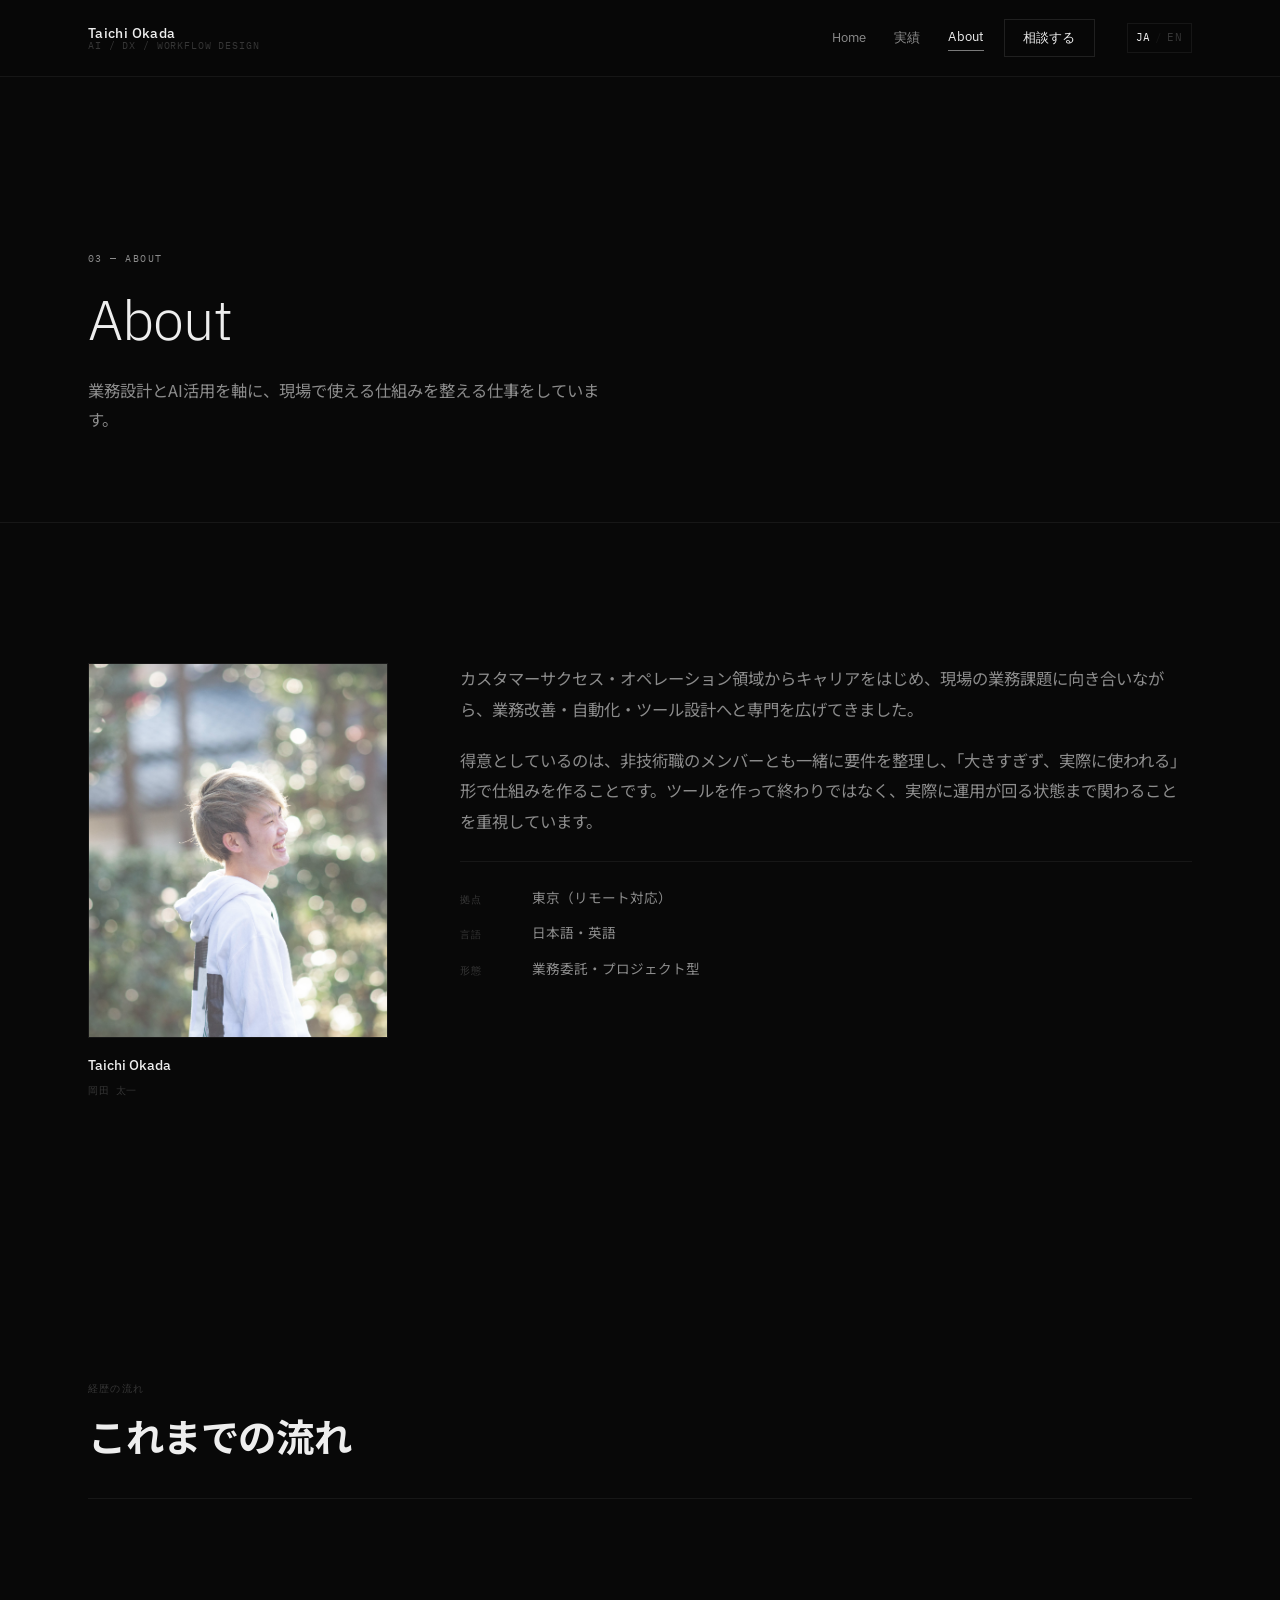
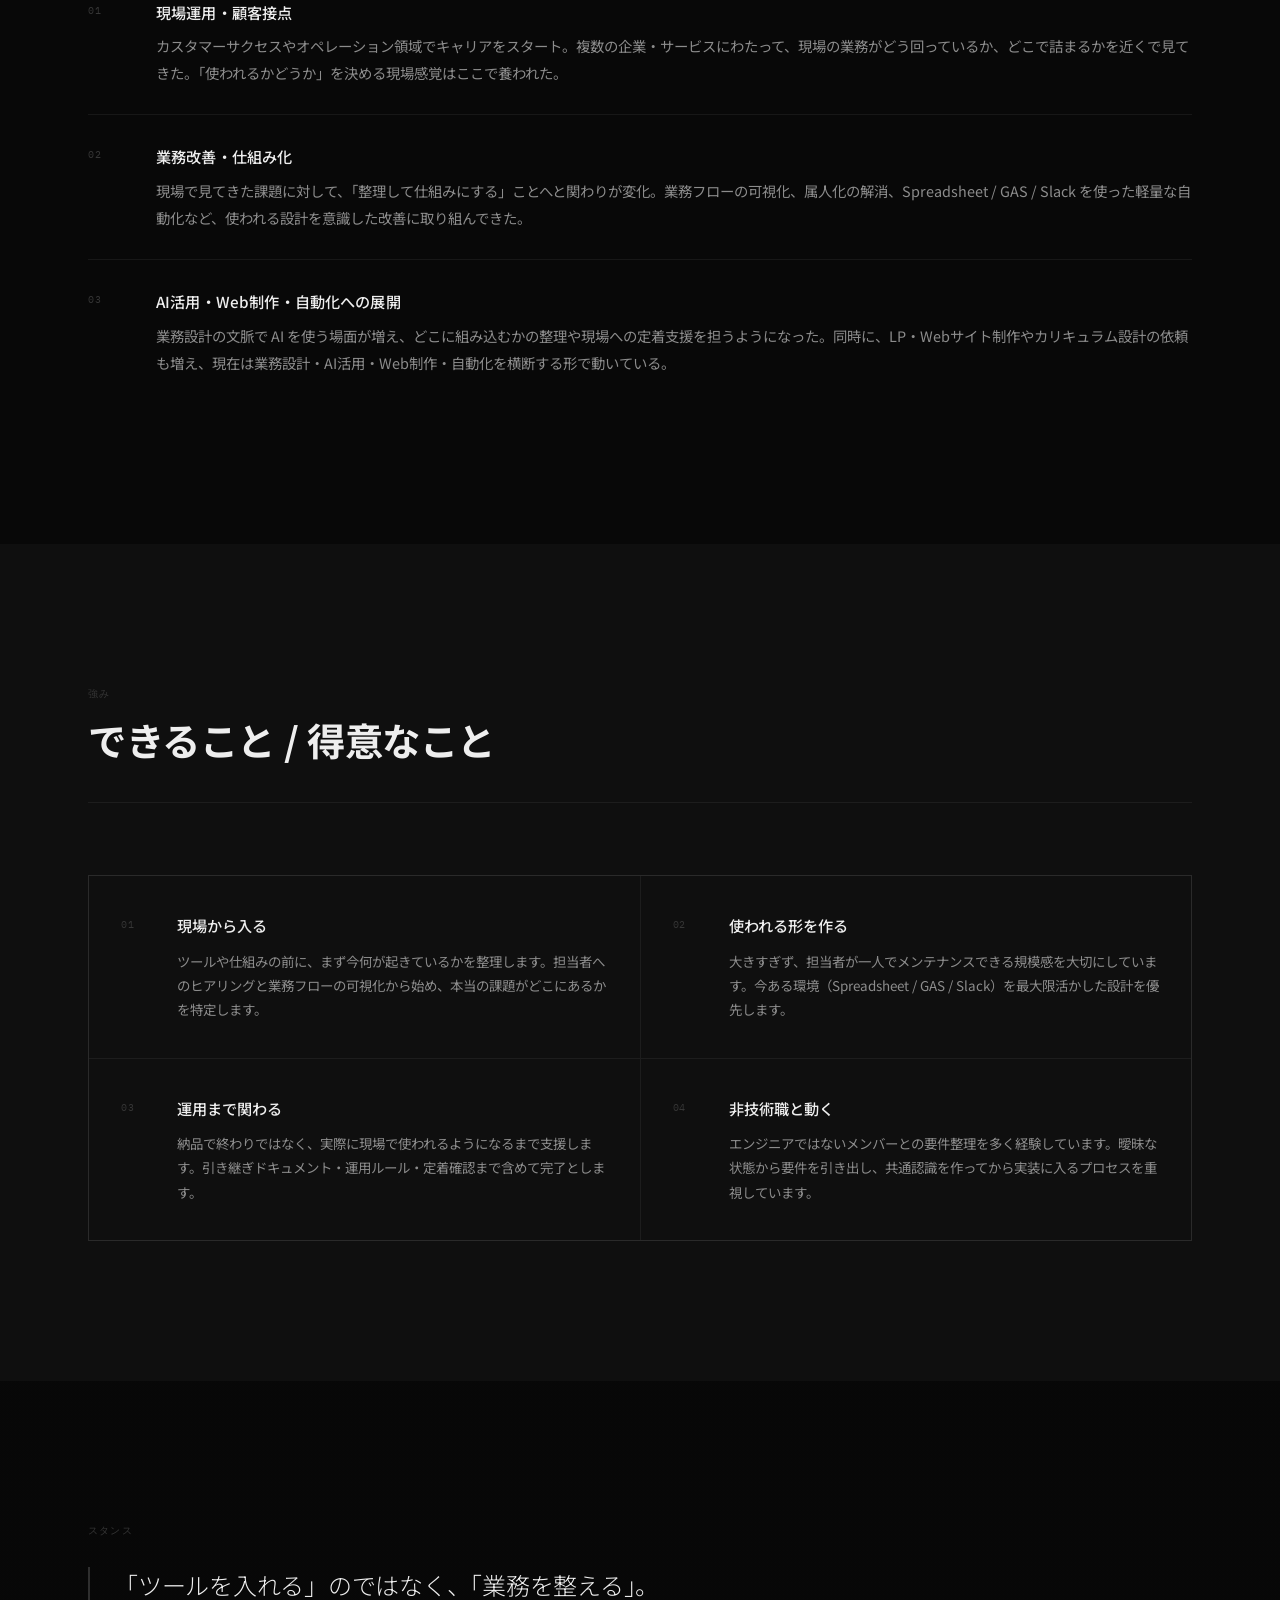
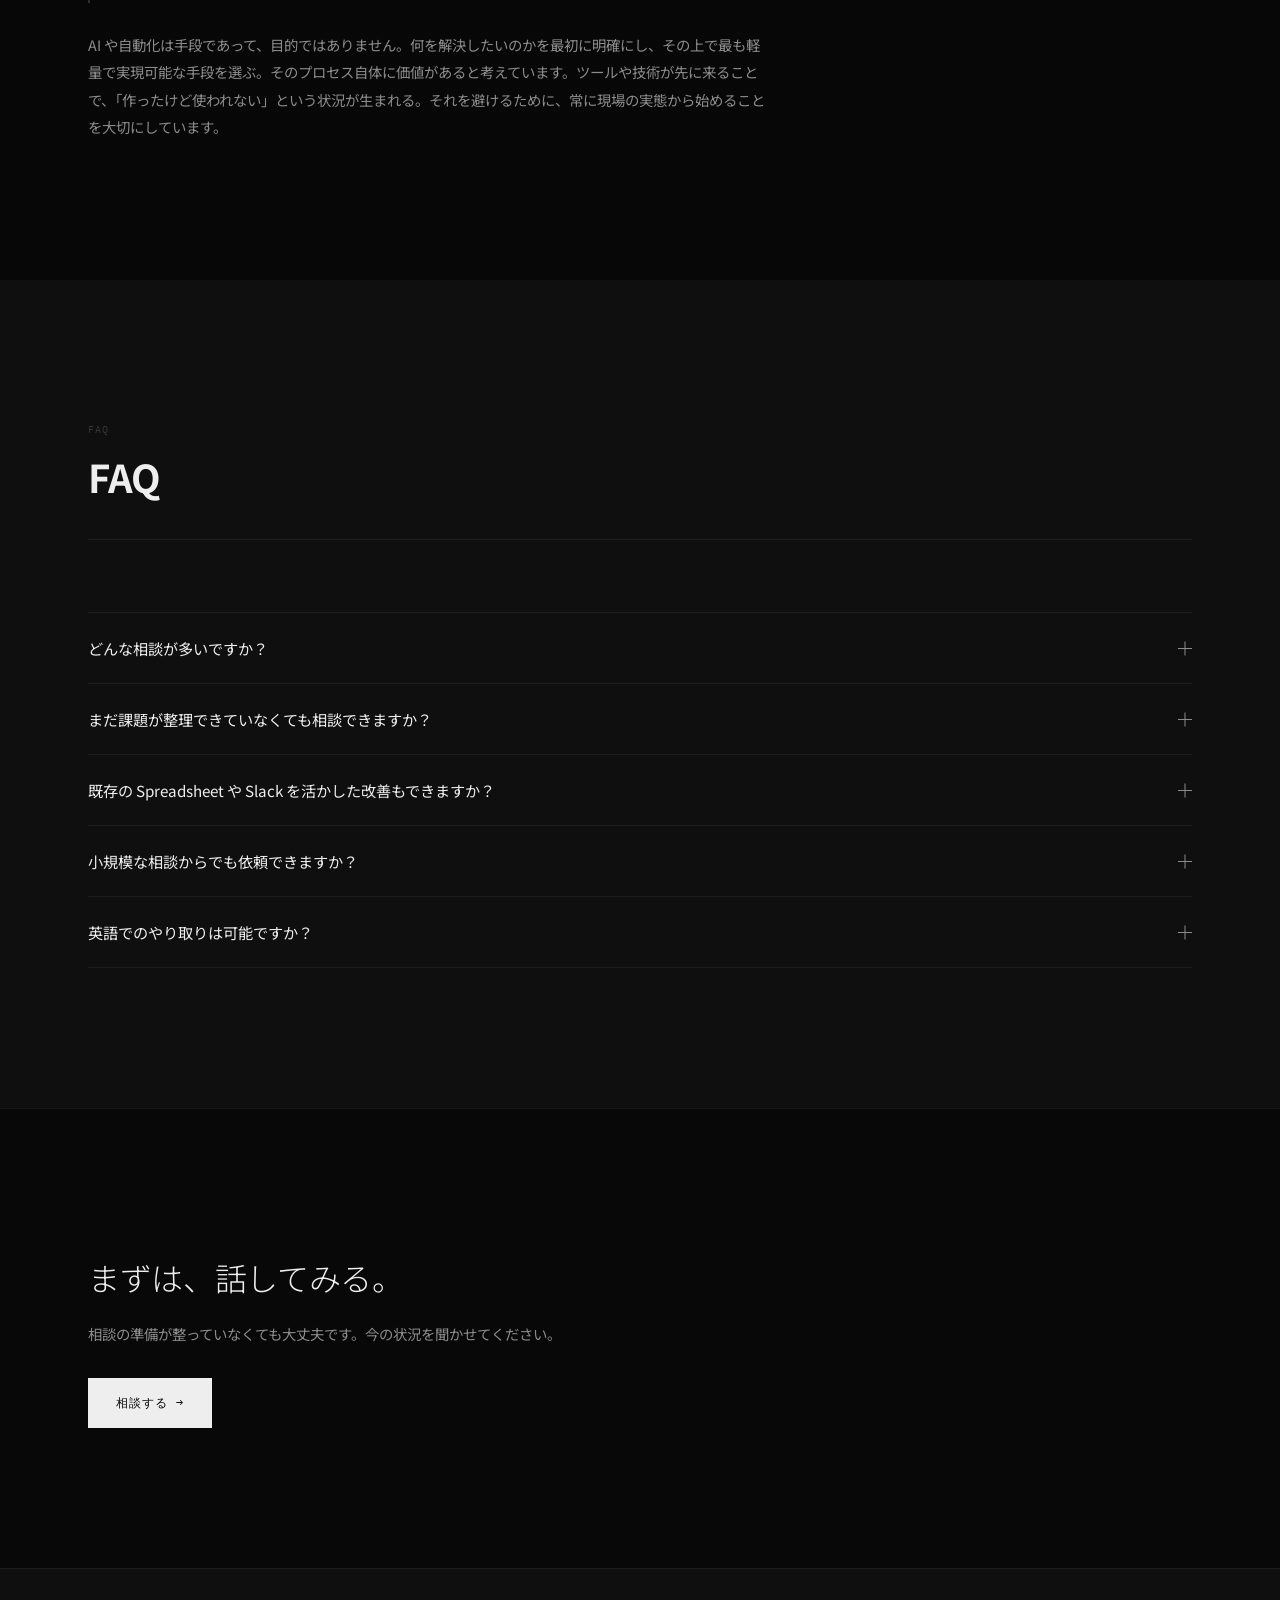
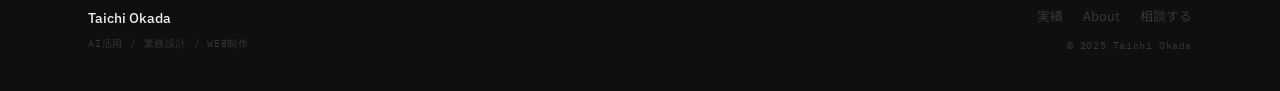
==== about.html @ 0a99eabf "Initial commit: 4-page portfolio site - index.html, works.html, about.html, contact.html - Shared st" ====
<!DOCTYPE html>
<html lang="ja">
<head>
  <meta charset="UTF-8">
  <meta name="viewport" content="width=device-width, initial-scale=1.0">
  <meta name="description" content="Taichi Okada について。業務設計・AI活用を軸に、現場で使える仕組みを整える仕事をしています。">
  <title>About | Taichi Okada</title>
  <link rel="preconnect" href="https://fonts.googleapis.com">
  <link rel="preconnect" href="https://fonts.gstatic.com" crossorigin>
  <link href="https://fonts.googleapis.com/css2?family=IBM+Plex+Mono:wght@400;500&family=IBM+Plex+Sans:ital,wght@0,300;0,400;0,500;0,600;1,300&family=Noto+Sans+JP:wght@300;400;500;700&display=swap" rel="stylesheet">
  <link rel="stylesheet" href="styles.css">
</head>
<body>

  <!-- ======================================================
       HEADER
  ====================================================== -->
  <header class="site-header" id="top">
    <div class="header-inner">
      <a class="brand" href="index.html" aria-label="Taichi Okada — トップ">
        <span class="brand-name">Taichi Okada</span>
        <span class="brand-sub mono">AI / DX / Workflow Design</span>
      </a>
      <nav class="nav-primary" aria-label="Primary">
        <a href="index.html" data-ja="Home" data-en="Home">Home</a>
        <a href="works.html" data-ja="実績" data-en="Works">実績</a>
        <a href="about.html" data-ja="About" data-en="About" aria-current="page">About</a>
        <a href="contact.html" class="nav-cta" data-ja="相談する" data-en="Contact">相談する</a>
      </nav>
      <div class="header-aside">
        <button class="lang-toggle" id="langToggle" aria-label="言語切替">
          <span class="lang-opt" data-lang="ja">JA</span>
          <span class="lang-sep" aria-hidden="true">/</span>
          <span class="lang-opt" data-lang="en">EN</span>
        </button>
        <button class="menu-toggle" id="menuToggle" aria-expanded="false" aria-label="メニュー">
          <span></span><span></span>
        </button>
      </div>
    </div>
    <div class="mobile-nav" id="mobileNav" aria-hidden="true">
      <a href="index.html" class="m-link" data-ja="Home" data-en="Home">Home</a>
      <a href="works.html" class="m-link" data-ja="実績" data-en="Works">実績</a>
      <a href="about.html" class="m-link" data-ja="About" data-en="About">About</a>
      <a href="contact.html" class="m-link m-cta" data-ja="相談する" data-en="Contact">相談する</a>
    </div>
  </header>

  <main>

    <!-- ======================================================
         PAGE HERO
    ====================================================== -->
    <section class="page-hero">
      <div class="container">
        <span class="page-hero-label eyebrow mono">03 — About</span>
        <h1 data-ja="About" data-en="About">About</h1>
        <p class="page-hero-desc"
           data-ja="業務設計とAI活用を軸に、現場で使える仕組みを整える仕事をしています。"
           data-en="Working at the intersection of workflow design and AI adoption—building systems that actually get used in the field.">
          業務設計とAI活用を軸に、現場で使える仕組みを整える仕事をしています。
        </p>
      </div>
    </section>


    <!-- ======================================================
         PROFILE
    ====================================================== -->
    <section class="section about-section" id="profile">
      <div class="container">

        <div class="about-layout">

          <!-- Portrait -->
          <div class="about-visual">
            <img
              src="assets/taichiokada.jpg"
              alt="Taichi Okada"
              class="portrait"
              loading="eager"
              width="400"
              height="500"
            >
            <div class="portrait-caption">
              <span class="cap-name">Taichi Okada</span>
              <span class="cap-role mono" data-ja="岡田 太一" data-en="岡田 太一">岡田 太一</span>
            </div>
          </div>

          <!-- Narrative -->
          <div class="about-text reveal-item">
            <p data-ja="カスタマーサクセス・オペレーション領域からキャリアをはじめ、現場の業務課題に向き合いながら、業務改善・自動化・ツール設計へと専門を広げてきました。"
               data-en="I started in customer success and operations, and gradually moved toward systems design, automation, and internal tooling—always working close to real field problems.">
              カスタマーサクセス・オペレーション領域からキャリアをはじめ、現場の業務課題に向き合いながら、業務改善・自動化・ツール設計へと専門を広げてきました。
            </p>
            <p data-ja="得意としているのは、非技術職のメンバーとも一緒に要件を整理し、「大きすぎず、実際に使われる」形で仕組みを作ることです。ツールを作って終わりではなく、実際に運用が回る状態まで関わることを重視しています。"
               data-en="My strength is working alongside non-technical stakeholders to clarify what's really needed, then building systems that are small enough to actually get used—and staying involved until they do.">
              得意としているのは、非技術職のメンバーとも一緒に要件を整理し、「大きすぎず、実際に使われる」形で仕組みを作ることです。ツールを作って終わりではなく、実際に運用が回る状態まで関わることを重視しています。
            </p>

            <div class="about-meta">
              <div class="meta-item">
                <span class="meta-key mono" data-ja="拠点" data-en="Based">拠点</span>
                <span class="meta-val" data-ja="東京（リモート対応）" data-en="Tokyo — remote-friendly">東京（リモート対応）</span>
              </div>
              <div class="meta-item">
                <span class="meta-key mono" data-ja="言語" data-en="Languages">言語</span>
                <span class="meta-val" data-ja="日本語・英語" data-en="Japanese & English">日本語・英語</span>
              </div>
              <div class="meta-item">
                <span class="meta-key mono" data-ja="形態" data-en="Availability">形態</span>
                <span class="meta-val" data-ja="業務委託・プロジェクト型" data-en="Contract / project-based">業務委託・プロジェクト型</span>
              </div>
            </div>
          </div>

        </div>
      </div>
    </section>


    <!-- ======================================================
         CAREER TIMELINE（3段階）
    ====================================================== -->
    <section class="section career-section" id="career">
      <div class="container">

        <div class="section-head">
          <span class="eyebrow mono" data-ja="経歴の流れ" data-en="Career">経歴の流れ</span>
          <h2 data-ja="これまでの流れ" data-en="Background">これまでの流れ</h2>
        </div>

        <div class="career-timeline">

          <div class="career-step reveal-item">
            <span class="career-num mono" aria-hidden="true">01</span>
            <div class="career-body">
              <h3 data-ja="現場運用・顧客接点" data-en="Field Operations & Customer Engagement">現場運用・顧客接点</h3>
              <p data-ja="カスタマーサクセスやオペレーション領域でキャリアをスタート。複数の企業・サービスにわたって、現場の業務がどう回っているか、どこで詰まるかを近くで見てきた。「使われるかどうか」を決める現場感覚はここで養われた。"
                 data-en="Started in customer success and operations across multiple companies and services. Observed closely where workflows actually ran—and where they broke down. This is where I developed the field intuition that shapes everything I do now.">
                カスタマーサクセスやオペレーション領域でキャリアをスタート。複数の企業・サービスにわたって、現場の業務がどう回っているか、どこで詰まるかを近くで見てきた。「使われるかどうか」を決める現場感覚はここで養われた。
              </p>
            </div>
          </div>

          <div class="career-step reveal-item">
            <span class="career-num mono" aria-hidden="true">02</span>
            <div class="career-body">
              <h3 data-ja="業務改善・仕組み化" data-en="Process Improvement & Systems Design">業務改善・仕組み化</h3>
              <p data-ja="現場で見てきた課題に対して、「整理して仕組みにする」ことへと関わりが変化。業務フローの可視化、属人化の解消、Spreadsheet / GAS / Slack を使った軽量な自動化など、使われる設計を意識した改善に取り組んできた。"
                 data-en="The role shifted from observing problems to structuring solutions. Workflow visualization, reducing single-person dependencies, lightweight automation with Spreadsheet, GAS, and Slack—always with an eye toward what would actually get used.">
                現場で見てきた課題に対して、「整理して仕組みにする」ことへと関わりが変化。業務フローの可視化、属人化の解消、Spreadsheet / GAS / Slack を使った軽量な自動化など、使われる設計を意識した改善に取り組んできた。
              </p>
            </div>
          </div>

          <div class="career-step reveal-item">
            <span class="career-num mono" aria-hidden="true">03</span>
            <div class="career-body">
              <h3 data-ja="AI活用・Web制作・自動化への展開" data-en="AI Adoption, Web Production & Automation">AI活用・Web制作・自動化への展開</h3>
              <p data-ja="業務設計の文脈で AI を使う場面が増え、どこに組み込むかの整理や現場への定着支援を担うようになった。同時に、LP・Webサイト制作やカリキュラム設計の依頼も増え、現在は業務設計・AI活用・Web制作・自動化を横断する形で動いている。"
                 data-en="AI started appearing naturally in workflow design—and I moved into clarifying where it fits and how to make it stick. Web and LP production, curriculum design, and automation expanded in parallel. Now I work across all of these, depending on what the engagement needs.">
                業務設計の文脈で AI を使う場面が増え、どこに組み込むかの整理や現場への定着支援を担うようになった。同時に、LP・Webサイト制作やカリキュラム設計の依頼も増え、現在は業務設計・AI活用・Web制作・自動化を横断する形で動いている。
              </p>
            </div>
          </div>

        </div>
      </div>
    </section>


    <!-- ======================================================
         STRENGTHS
    ====================================================== -->
    <section class="section strengths-section" id="strengths">
      <div class="container">

        <div class="section-head">
          <span class="eyebrow mono" data-ja="強み" data-en="Strengths">強み</span>
          <h2 data-ja="できること / 得意なこと" data-en="What I do well">できること / 得意なこと</h2>
        </div>

        <div class="strengths-grid">

          <div class="strength-item reveal-item">
            <span class="strength-num mono" aria-hidden="true">01</span>
            <div class="strength-body">
              <h3 data-ja="現場から入る" data-en="Starting from the field">現場から入る</h3>
              <p data-ja="ツールや仕組みの前に、まず今何が起きているかを整理します。担当者へのヒアリングと業務フローの可視化から始め、本当の課題がどこにあるかを特定します。"
                 data-en="Before tools or systems, I work to understand what's actually happening. Starting with interviews and flow mapping to identify where the real problem lies.">
                ツールや仕組みの前に、まず今何が起きているかを整理します。担当者へのヒアリングと業務フローの可視化から始め、本当の課題がどこにあるかを特定します。
              </p>
            </div>
          </div>

          <div class="strength-item reveal-item">
            <span class="strength-num mono" aria-hidden="true">02</span>
            <div class="strength-body">
              <h3 data-ja="使われる形を作る" data-en="Building what actually gets used">使われる形を作る</h3>
              <p data-ja="大きすぎず、担当者が一人でメンテナンスできる規模感を大切にしています。今ある環境（Spreadsheet / GAS / Slack）を最大限活かした設計を優先します。"
                 data-en="I keep scope small enough for one person to maintain. Building on existing infrastructure—Spreadsheet, GAS, Slack—before introducing anything new.">
                大きすぎず、担当者が一人でメンテナンスできる規模感を大切にしています。今ある環境（Spreadsheet / GAS / Slack）を最大限活かした設計を優先します。
              </p>
            </div>
          </div>

          <div class="strength-item reveal-item">
            <span class="strength-num mono" aria-hidden="true">03</span>
            <div class="strength-body">
              <h3 data-ja="運用まで関わる" data-en="Staying through adoption">運用まで関わる</h3>
              <p data-ja="納品で終わりではなく、実際に現場で使われるようになるまで支援します。引き継ぎドキュメント・運用ルール・定着確認まで含めて完了とします。"
                 data-en="Delivery isn't the finish line. I stay involved until it's running in the field—handoff documentation, operating rules, and adoption confirmation included.">
                納品で終わりではなく、実際に現場で使われるようになるまで支援します。引き継ぎドキュメント・運用ルール・定着確認まで含めて完了とします。
              </p>
            </div>
          </div>

          <div class="strength-item reveal-item">
            <span class="strength-num mono" aria-hidden="true">04</span>
            <div class="strength-body">
              <h3 data-ja="非技術職と動く" data-en="Working with non-technical stakeholders">非技術職と動く</h3>
              <p data-ja="エンジニアではないメンバーとの要件整理を多く経験しています。曖昧な状態から要件を引き出し、共通認識を作ってから実装に入るプロセスを重視しています。"
                 data-en="Extensive experience clarifying requirements with non-technical stakeholders. I prioritize building shared understanding before any implementation starts.">
                エンジニアではないメンバーとの要件整理を多く経験しています。曖昧な状態から要件を引き出し、共通認識を作ってから実装に入るプロセスを重視しています。
              </p>
            </div>
          </div>

        </div>
      </div>
    </section>


    <!-- ======================================================
         STANCE
    ====================================================== -->
    <section class="section stance-section" id="stance">
      <div class="container">
        <div class="stance-inner reveal-item">
          <span class="eyebrow mono" data-ja="スタンス" data-en="Stance">スタンス</span>
          <blockquote class="stance-quote">
            <p data-ja="「ツールを入れる」のではなく、「業務を整える」。"
               data-en="Not &ldquo;we're introducing a tool&rdquo;&thinsp;—&thinsp;but &ldquo;we're fixing how work gets done.&rdquo;">
              「ツールを入れる」のではなく、「業務を整える」。
            </p>
          </blockquote>
          <p class="stance-body"
             data-ja="AI や自動化は手段であって、目的ではありません。何を解決したいのかを最初に明確にし、その上で最も軽量で実現可能な手段を選ぶ。そのプロセス自体に価値があると考えています。ツールや技術が先に来ることで、「作ったけど使われない」という状況が生まれる。それを避けるために、常に現場の実態から始めることを大切にしています。"
             data-en="AI and automation are means, not goals. I start by clarifying what needs to be solved, then choose the lightest feasible approach. When tools come first, you get things that were built but never used. That's what I work to prevent—by always starting from how work actually happens.">
            AI や自動化は手段であって、目的ではありません。何を解決したいのかを最初に明確にし、その上で最も軽量で実現可能な手段を選ぶ。そのプロセス自体に価値があると考えています。ツールや技術が先に来ることで、「作ったけど使われない」という状況が生まれる。それを避けるために、常に現場の実態から始めることを大切にしています。
          </p>
        </div>
      </div>
    </section>


    <!-- ======================================================
         FAQ
    ====================================================== -->
    <section class="section faq-section" id="faq">
      <div class="container">

        <div class="section-head">
          <span class="eyebrow mono">FAQ</span>
          <h2>FAQ</h2>
        </div>

        <div class="faq-list">

          <details class="faq-item reveal-item">
            <summary class="faq-q">
              <span data-ja="どんな相談が多いですか？" data-en="What kinds of inquiries do you typically receive?">どんな相談が多いですか？</span>
              <span class="faq-toggle" aria-hidden="true"><span></span><span></span></span>
            </summary>
            <div class="faq-a">
              <p data-ja="「Slack やスプレッドシートで管理しているが、手作業が多くて限界を感じている」「AI を使いたいが、何から整理すればいいかわからない」「特定の担当者がいないと業務が回らない」といった相談が多いです。課題がまだ整理できていなくても、まず状況を聞かせていただく形で進めています。"
                 data-en="Common: 'We're managing in Sheets and Slack but manual work is piling up,' 'We want to use AI but don't know where to start,' 'Everything depends on one person.' I typically start by just listening to the situation—no need for a clear brief.">
                「Slack やスプレッドシートで管理しているが、手作業が多くて限界を感じている」「AI を使いたいが、何から整理すればいいかわからない」「特定の担当者がいないと業務が回らない」といった相談が多いです。課題がまだ整理できていなくても、まず状況を聞かせていただく形で進めています。
              </p>
            </div>
          </details>

          <details class="faq-item reveal-item">
            <summary class="faq-q">
              <span data-ja="まだ課題が整理できていなくても相談できますか？" data-en="Can I reach out even if I haven't clearly defined my problem?">まだ課題が整理できていなくても相談できますか？</span>
              <span class="faq-toggle" aria-hidden="true"><span></span><span></span></span>
            </summary>
            <div class="faq-a">
              <p data-ja="はい。「なんとなくうまくいっていない」という状態でも歓迎しています。課題の言語化自体をお手伝いすることが多く、それ自体が価値になることもあります。"
                 data-en="Absolutely. 'Something isn't working but I can't articulate it' is a common starting point. Helping clarify the problem is often part of the work itself.">
                はい。「なんとなくうまくいっていない」という状態でも歓迎しています。課題の言語化自体をお手伝いすることが多く、それ自体が価値になることもあります。
              </p>
            </div>
          </details>

          <details class="faq-item reveal-item">
            <summary class="faq-q">
              <span data-ja="既存の Spreadsheet や Slack を活かした改善もできますか？" data-en="Can you work within our existing tools?">既存の Spreadsheet や Slack を活かした改善もできますか？</span>
              <span class="faq-toggle" aria-hidden="true"><span></span><span></span></span>
            </summary>
            <div class="faq-a">
              <p data-ja="はい、むしろそのスタックを活かした改善を得意としています。新しいシステムを入れる前に、今の環境でできることを最大化するアプローチを取ることが多いです。"
                 data-en="Yes—that's often the right first step. Before introducing new tools, I focus on getting more out of what you already have.">
                はい、むしろそのスタックを活かした改善を得意としています。新しいシステムを入れる前に、今の環境でできることを最大化するアプローチを取ることが多いです。
              </p>
            </div>
          </details>

          <details class="faq-item reveal-item">
            <summary class="faq-q">
              <span data-ja="小規模な相談からでも依頼できますか？" data-en="Can I start with a small, scoped request?">小規模な相談からでも依頼できますか？</span>
              <span class="faq-toggle" aria-hidden="true"><span></span><span></span></span>
            </summary>
            <div class="faq-a">
              <p data-ja="はい。「まずこの一部だけ改善したい」という限定的な依頼も歓迎しています。小さく始めて、効果を確認しながら広げる形が定着しやすいことが多いです。"
                 data-en="Yes. Scoped engagements are welcome. Starting small and expanding based on results tends to lead to better adoption.">
                はい。「まずこの一部だけ改善したい」という限定的な依頼も歓迎しています。小さく始めて、効果を確認しながら広げる形が定着しやすいことが多いです。
              </p>
            </div>
          </details>

          <details class="faq-item reveal-item">
            <summary class="faq-q">
              <span data-ja="英語でのやり取りは可能ですか？" data-en="Can we work in English?">英語でのやり取りは可能ですか？</span>
              <span class="faq-toggle" aria-hidden="true"><span></span><span></span></span>
            </summary>
            <div class="faq-a">
              <p data-ja="はい、日英両方で対応しています。要件整理・ドキュメント・やり取りすべて英語で進めることができます。"
                 data-en="Yes. I work comfortably in both Japanese and English—requirements, documentation, and communication included.">
                はい、日英両方で対応しています。要件整理・ドキュメント・やり取りすべて英語で進めることができます。
              </p>
            </div>
          </details>

        </div>
      </div>
    </section>


    <!-- ======================================================
         PAGE FOOTER CTA
    ====================================================== -->
    <section class="section page-footer-cta">
      <div class="container">
        <div class="pfc-text reveal-item">
          <h2 data-ja="まずは、話してみる。" data-en="Let's talk.">まずは、話してみる。</h2>
          <p data-ja="相談の準備が整っていなくても大丈夫です。今の状況を聞かせてください。"
             data-en="No need to have everything figured out. Just tell me what's going on.">
            相談の準備が整っていなくても大丈夫です。今の状況を聞かせてください。
          </p>
          <a href="contact.html" class="contact-cta-btn">
            <span data-ja="相談する" data-en="Get in touch">相談する</span>
            <span aria-hidden="true"> →</span>
          </a>
        </div>
      </div>
    </section>

  </main>


  <!-- ======================================================
       FOOTER
  ====================================================== -->
  <footer class="site-footer">
    <div class="container">
      <div class="footer-inner">
        <div class="footer-left">
          <span class="footer-name">Taichi Okada</span>
          <span class="footer-sub mono"
                data-ja="AI活用 / 業務設計 / Web制作"
                data-en="AI / Workflow Design / Web">AI活用 / 業務設計 / Web制作</span>
        </div>
        <div class="footer-right">
          <nav class="footer-nav" aria-label="Footer">
            <a href="works.html" data-ja="実績" data-en="Works">実績</a>
            <a href="about.html" data-ja="About" data-en="About">About</a>
            <a href="contact.html" data-ja="相談する" data-en="Contact">相談する</a>
          </nav>
          <span class="footer-copy mono">© 2025 Taichi Okada</span>
        </div>
      </div>
    </div>
  </footer>

  <script src="script.js"></script>
</body>
</html>
---- styles.css ----
/* ============================================================
   Taichi Okada — Portfolio Site v2
   Direction: Monochrome / Architectural / Editorial
   No rounded-card templates. No blue accents.
   ============================================================ */

/* ---- Variables ------------------------------------------- */
:root {
  --bg:          #080808;
  --surface:     #0F0F0F;
  --surface-2:   #141414;
  --surface-3:   #1C1C1C;

  --text-1:      #EEEEEE;
  --text-2:      #8C8C8C;
  --text-3:      #363636;
  --text-inv:    #080808;

  --silver:      #AAAAAA;
  --border:      rgba(255, 255, 255, 0.06);
  --border-2:    rgba(255, 255, 255, 0.10);
  --border-3:    rgba(255, 255, 255, 0.16);

  --font-sans:   'IBM Plex Sans', sans-serif;
  --font-jp:     'Noto Sans JP', 'IBM Plex Sans', sans-serif;
  --font-mono:   'IBM Plex Mono', monospace;

  --nav-h:       76px;
  --max-w:       1200px;
  --pad:         clamp(20px, 5vw, 48px);
  --section-gap: clamp(80px, 12vw, 140px);
}

/* ---- Reset ----------------------------------------------- */
*, *::before, *::after { box-sizing: border-box; margin: 0; padding: 0; }

html {
  scroll-behavior: smooth;
  -webkit-text-size-adjust: 100%;
}

@media (prefers-reduced-motion: reduce) {
  html { scroll-behavior: auto; }
  *, *::before, *::after {
    animation-duration:   0.001ms !important;
    transition-duration:  0.001ms !important;
    transition-delay:     0ms !important;
    animation-delay:      0ms !important;
  }
  .hl { overflow: visible !important; }
  .hl-inner { transform: none !important; opacity: 1 !important; }
}

body {
  background:  var(--bg);
  color:       var(--text-1);
  font-family: var(--font-jp);
  font-weight: 400;
  line-height: 1.75;
  -webkit-font-smoothing: antialiased;
  overflow-x: hidden;
}

img { display: block; max-width: 100%; height: auto; }
a   { color: inherit; text-decoration: none; }
ul  { list-style: none; }
button { cursor: pointer; background: none; border: none; font: inherit; color: inherit; }
input, textarea, select { font: inherit; color: inherit; background: transparent; border: none; outline: none; width: 100%; }
details > summary          { list-style: none; }
details > summary::-webkit-details-marker { display: none; }

/* ---- Utility --------------------------------------------- */
.container {
  max-width: var(--max-w);
  margin: 0 auto;
  padding: 0 var(--pad);
}

.mono { font-family: var(--font-mono); }

.section { padding: var(--section-gap) 0; }

:focus-visible {
  outline: 1px solid var(--silver);
  outline-offset: 3px;
}

/* ---- Reveal animation ------------------------------------ */
.reveal-item {
  opacity: 0;
  transform: translateY(18px);
  transition: opacity 0.6s ease, transform 0.6s ease;
}
.reveal-item.is-visible {
  opacity: 1;
  transform: none;
}

/* ---- Line draw animation --------------------------------- */
.line-draw {
  position: relative;
  overflow: hidden;
}
.line-draw::after {
  content: '';
  position: absolute;
  inset: 0;
  background: var(--border-2);
  transform: scaleX(0);
  transform-origin: left;
  transition: transform 0.9s cubic-bezier(0.22, 1, 0.36, 1);
}
.line-draw.is-visible::after { transform: scaleX(1); }


/* ============================================================
   HEADER
   ============================================================ */
.site-header {
  position: sticky;
  top: 0;
  z-index: 100;
  background: rgba(8, 8, 8, 0.94);
  backdrop-filter: blur(16px);
  -webkit-backdrop-filter: blur(16px);
  border-bottom: 1px solid var(--border);
  transition: background 0.3s;
}

.header-inner {
  max-width: var(--max-w);
  margin: 0 auto;
  padding: 0 var(--pad);
  height: var(--nav-h);
  display: flex;
  align-items: center;
  gap: 32px;
}

/* Brand */
.brand {
  display: flex;
  flex-direction: column;
  gap: 1px;
  flex-shrink: 0;
}

.brand-name {
  font-family: var(--font-sans);
  font-size: 0.9rem;
  font-weight: 500;
  letter-spacing: 0.025em;
  color: var(--text-1);
  line-height: 1;
}

.brand-sub {
  font-size: 0.6rem;
  letter-spacing: 0.09em;
  text-transform: uppercase;
  color: var(--text-3);
  line-height: 1;
}

/* Primary nav */
.nav-primary {
  display: flex;
  align-items: center;
  gap: 0;
  margin-left: auto;
}

.nav-primary a {
  font-family: var(--font-sans);
  font-size: 0.825rem;
  font-weight: 400;
  color: var(--text-2);
  padding: 6px 14px;
  letter-spacing: 0.01em;
  transition: color 0.2s;
}
.nav-primary a:hover { color: var(--text-1); }

.nav-primary .nav-cta {
  color: var(--text-1);
  border: 1px solid var(--border-2);
  padding: 6px 18px;
  margin-left: 6px;
  transition: border-color 0.2s, background 0.2s;
}
.nav-primary .nav-cta:hover {
  border-color: var(--border-3);
  background: rgba(255,255,255,0.03);
}

/* Lang toggle */
.header-aside {
  display: flex;
  align-items: center;
  gap: 12px;
  flex-shrink: 0;
}

.lang-toggle {
  display: flex;
  align-items: center;
  gap: 4px;
  font-family: var(--font-mono);
  font-size: 0.68rem;
  letter-spacing: 0.08em;
  color: var(--text-3);
  padding: 4px 8px;
  border: 1px solid var(--border);
  transition: color 0.2s, border-color 0.2s;
}
.lang-toggle:hover { color: var(--text-2); border-color: var(--border-2); }
.lang-opt.is-active { color: var(--text-1); }
.lang-sep { opacity: 0.3; }

/* Hamburger */
.menu-toggle {
  display: none;
  flex-direction: column;
  gap: 5px;
  padding: 8px;
}
.menu-toggle span {
  display: block;
  width: 20px;
  height: 1px;
  background: var(--text-2);
  transform-origin: center;
  transition: transform 0.25s ease, opacity 0.25s ease;
}
.menu-toggle[aria-expanded="true"] span:nth-child(1) { transform: translateY(6px) rotate(45deg); }
.menu-toggle[aria-expanded="true"] span:nth-child(2) { transform: translateY(-6px) rotate(-45deg); }

/* Mobile nav */
.mobile-nav {
  display: none;
  flex-direction: column;
  max-height: 0;
  overflow: hidden;
  transition: max-height 0.35s ease;
  border-top: 1px solid var(--border);
}
.mobile-nav.is-open { max-height: 360px; }

.m-link {
  display: block;
  font-size: 1rem;
  color: var(--text-2);
  padding: 14px var(--pad);
  border-bottom: 1px solid var(--border);
  transition: color 0.2s;
}
.m-link:hover { color: var(--text-1); }
.m-link.m-cta { color: var(--text-1); }
.m-link:last-child { border-bottom: none; }


/* ============================================================
   HERO
   ============================================================ */
.hero {
  position: relative;
  min-height: calc(100vh - var(--nav-h));
  display: flex;
  align-items: stretch;
}

.hero-inner {
  width: 100%;
  max-width: var(--max-w);
  margin: 0 auto;
  padding: 0 var(--pad);
  display: grid;
  grid-template-columns: 55% 1fr;
  gap: 0;
}

/* Hero copy */
.hero-copy {
  display: flex;
  flex-direction: column;
  justify-content: center;
  padding: clamp(60px, 10vw, 120px) 48px clamp(60px, 10vw, 120px) 0;
  border-right: 1px solid var(--border);
}

.hero-kicker {
  font-size: 0.68rem;
  letter-spacing: 0.1em;
  text-transform: uppercase;
  color: var(--text-3);
  margin-bottom: 28px;
}

/* Hero headline — line reveal animation */
.hero-headline {
  font-family: var(--font-jp);
  font-size: clamp(1.9rem, 4vw, 3rem);
  font-weight: 700;
  line-height: 1.2;
  letter-spacing: -0.01em;
  color: var(--text-1);
  margin-bottom: 28px;
}

.hl {
  display: block;
  overflow: hidden;
  line-height: 1.25;
}

.hl-inner {
  display: block;
  transform: translateY(105%);
  transition: transform 0.85s cubic-bezier(0.22, 1, 0.36, 1);
}

.hl.is-visible .hl-inner { transform: translateY(0); }

.hero-sub {
  font-size: clamp(0.875rem, 1.4vw, 1rem);
  color: var(--text-2);
  line-height: 1.8;
  max-width: 520px;
  margin-bottom: 28px;
}

.hero-tags {
  display: flex;
  flex-wrap: wrap;
  gap: 8px;
  margin-bottom: 36px;
}

.hero-tags span {
  font-family: var(--font-mono);
  font-size: 0.68rem;
  letter-spacing: 0.04em;
  color: var(--text-3);
  border: 1px solid var(--border);
  padding: 4px 12px;
  transition: color 0.2s, border-color 0.2s;
}
.hero-tags span:hover { color: var(--text-2); border-color: var(--border-2); }

.hero-actions {
  display: flex;
  gap: 28px;
  align-items: center;
  flex-wrap: wrap;
}

.hero-link {
  font-family: var(--font-sans);
  font-size: 0.875rem;
  font-weight: 400;
  color: var(--text-2);
  letter-spacing: 0.01em;
  display: inline-flex;
  align-items: center;
  gap: 6px;
  transition: color 0.2s, gap 0.2s;
  border-bottom: 1px solid var(--border);
  padding-bottom: 2px;
}
.hero-link:hover { color: var(--text-1); gap: 10px; border-color: var(--border-2); }

.hero-link-primary {
  color: var(--text-1);
  border-color: var(--border-2);
}
.hero-link-primary:hover { border-color: var(--border-3); }

/* Hero visual */
.hero-visual {
  position: relative;
  background: url('assets/hero-lamp.jpg') center 40% / cover no-repeat;
  overflow: hidden;
}

.hero-visual::before {
  content: '';
  position: absolute;
  inset: 0;
  background: rgba(8, 8, 8, 0.42);
  z-index: 0;
}

.visual-grid {
  position: absolute;
  inset: 0;
  background-image:
    linear-gradient(rgba(255,255,255,0.025) 1px, transparent 1px),
    linear-gradient(90deg, rgba(255,255,255,0.025) 1px, transparent 1px);
  background-size: 48px 48px;
}

.visual-lines {
  position: absolute;
  inset: 0;
  width: 100%;
  height: 100%;
}

.visual-label {
  position: absolute;
  bottom: 28px;
  right: 28px;
  font-size: 0.6rem;
  letter-spacing: 0.12em;
  text-transform: uppercase;
  color: rgba(255, 255, 255, 0.35);
  z-index: 1;
}


/* ============================================================
   SECTION HEAD (shared)
   ============================================================ */
.section-head {
  margin-bottom: clamp(48px, 6vw, 72px);
  padding-bottom: 28px;
  border-bottom: 1px solid var(--border);
}

.eyebrow {
  display: block;
  font-size: 0.65rem;
  letter-spacing: 0.12em;
  text-transform: uppercase;
  color: var(--text-3);
  margin-bottom: 14px;
}

.section-head h2 {
  font-family: var(--font-jp);
  font-size: clamp(1.6rem, 3vw, 2.4rem);
  font-weight: 700;
  letter-spacing: -0.01em;
  color: var(--text-1);
  line-height: 1.2;
  margin-bottom: 12px;
}

.section-intro {
  font-size: clamp(0.875rem, 1.3vw, 1rem);
  color: var(--text-2);
  max-width: 560px;
  line-height: 1.7;
}


/* ============================================================
   SERVICES — list rows, not cards
   ============================================================ */
.services-section { background: var(--surface); }

.services-list { list-style: none; }

.service-row {
  display: grid;
  grid-template-columns: 44px 1fr 200px;
  gap: 24px;
  align-items: start;
  padding: 32px 0;
  border-bottom: 1px solid var(--border);
  transition: background 0.2s, padding-left 0.3s;
  cursor: default;
}

.service-row:first-child { border-top: 1px solid var(--border); }

.service-row:hover {
  background: rgba(255,255,255,0.015);
  padding-left: 12px;
  padding-right: 12px;
  margin-left: -12px;
  margin-right: -12px;
}

.svc-num {
  font-size: 0.65rem;
  letter-spacing: 0.1em;
  color: var(--text-3);
  padding-top: 4px;
}

.svc-body h3 {
  font-family: var(--font-jp);
  font-size: 1rem;
  font-weight: 700;
  color: var(--text-1);
  margin-bottom: 8px;
  line-height: 1.3;
}

.svc-body p {
  font-size: 0.85rem;
  color: var(--text-2);
  line-height: 1.7;
}

.svc-tags {
  display: flex;
  flex-wrap: wrap;
  gap: 6px;
  padding-top: 4px;
  justify-content: flex-end;
}

.svc-tags span {
  font-family: var(--font-mono);
  font-size: 0.62rem;
  letter-spacing: 0.04em;
  color: var(--text-3);
  border: 1px solid var(--border);
  padding: 3px 8px;
}


/* ============================================================
   WORK — Featured + Secondary + Other
   ============================================================ */
.work-section { background: var(--bg); }

/* Featured case */
.work-featured {
  border: 1px solid var(--border);
  padding: 48px;
  margin-bottom: 0;
  background: var(--surface);
  transition: border-color 0.25s;
}
.work-featured:hover { border-color: var(--border-2); }

.work-featured-head {
  padding-bottom: 28px;
  margin-bottom: 36px;
  border-bottom: 1px solid var(--border);
}

.work-featured-meta {
  display: flex;
  align-items: center;
  gap: 12px;
  margin-bottom: 16px;
}

.case-tag {
  font-family: var(--font-mono);
  font-size: 0.65rem;
  letter-spacing: 0.08em;
  text-transform: uppercase;
  color: var(--silver);
  border: 1px solid rgba(170,170,170,0.2);
  padding: 3px 10px;
}

.case-flag {
  font-size: 0.65rem;
  letter-spacing: 0.1em;
  text-transform: uppercase;
  color: var(--text-3);
}

.featured-title {
  font-family: var(--font-jp);
  font-size: clamp(1.15rem, 2.5vw, 1.6rem);
  font-weight: 700;
  color: var(--text-1);
  line-height: 1.3;
  letter-spacing: -0.01em;
}

.work-featured-body {
  display: grid;
  grid-template-columns: 1fr 280px;
  gap: 48px;
}

.featured-desc p {
  font-size: 0.925rem;
  color: var(--text-2);
  line-height: 1.8;
}

.featured-phases {
  display: flex;
  flex-direction: column;
  gap: 0;
  border-left: 1px solid var(--border);
}

.phase {
  padding: 16px 0 16px 24px;
  border-bottom: 1px solid var(--border);
  display: flex;
  flex-direction: column;
  gap: 4px;
}
.phase:last-child { border-bottom: none; }

.phase-label {
  font-size: 0.65rem;
  letter-spacing: 0.08em;
  text-transform: uppercase;
  color: var(--silver);
  opacity: 0.6;
}

.phase-desc {
  font-size: 0.8rem;
  color: var(--text-2);
  line-height: 1.5;
}

/* Secondary cases — 2 col, no card border wrapping */
.work-secondary {
  display: grid;
  grid-template-columns: 1fr 1fr;
  border: 1px solid var(--border);
  border-top: none;
}

.work-item {
  padding: 40px;
  border-right: 1px solid var(--border);
  transition: background 0.2s;
}
.work-item:last-child { border-right: none; }
.work-item:hover { background: rgba(255,255,255,0.015); }

.work-item-head {
  margin-bottom: 14px;
}

.work-item h3 {
  font-family: var(--font-jp);
  font-size: 1rem;
  font-weight: 700;
  color: var(--text-1);
  margin-bottom: 12px;
  line-height: 1.35;
}

.work-item p {
  font-size: 0.85rem;
  color: var(--text-2);
  line-height: 1.7;
  margin-bottom: 16px;
}

.work-aspects {
  display: flex;
  flex-wrap: wrap;
  gap: 6px;
  border-top: 1px solid var(--border);
  padding-top: 14px;
}

.work-aspects li {
  font-family: var(--font-mono);
  font-size: 0.62rem;
  letter-spacing: 0.04em;
  color: var(--text-3);
  border: 1px solid var(--border);
  padding: 3px 8px;
}

/* Other work */
.work-other {
  border: 1px solid var(--border);
  border-top: none;
  padding: 28px 40px;
  display: flex;
  align-items: baseline;
  gap: 32px;
  flex-wrap: wrap;
  background: var(--surface);
}

.other-label {
  font-size: 0.62rem;
  letter-spacing: 0.1em;
  text-transform: uppercase;
  color: var(--text-3);
  white-space: nowrap;
  flex-shrink: 0;
}

.other-list {
  display: flex;
  flex-direction: column;
  gap: 8px;
}

.other-list li {
  font-size: 0.82rem;
  color: var(--text-2);
  padding-left: 14px;
  position: relative;
}
.other-list li::before {
  content: '—';
  position: absolute;
  left: 0;
  color: var(--text-3);
}


/* ============================================================
   PROCESS / 依頼の流れ
   ============================================================ */
.process-section {
  background:
    linear-gradient(rgba(8, 8, 8, 0.85), rgba(8, 8, 8, 0.85)),
    url('assets/concrete-arch.jpg') center / cover no-repeat;
}

/* Key statement */
.process-statement {
  border-left: 2px solid var(--border-3);
  padding-left: 28px;
  margin-bottom: clamp(48px, 6vw, 72px);
}

.statement-main {
  font-family: var(--font-jp);
  font-size: clamp(1.1rem, 2.5vw, 1.65rem);
  font-weight: 300;
  color: var(--text-1);
  letter-spacing: -0.01em;
  margin-bottom: 10px;
  line-height: 1.3;
}

.statement-sub {
  font-size: 0.875rem;
  color: var(--text-2);
  line-height: 1.7;
}

/* Steps — horizontal on desktop */
.process-flow {
  display: flex;
  align-items: flex-start;
  gap: 0;
}

.process-step {
  flex: 1;
  display: flex;
  flex-direction: column;
  gap: 10px;
  padding-right: 20px;
}

.step-num {
  font-size: 0.62rem;
  letter-spacing: 0.12em;
  color: var(--silver);
  opacity: 0.5;
  display: block;
  margin-bottom: 4px;
}

.step-body h3 {
  font-family: var(--font-jp);
  font-size: 0.9rem;
  font-weight: 700;
  color: var(--text-1);
  margin-bottom: 8px;
  line-height: 1.3;
}

.step-body p {
  font-size: 0.78rem;
  color: var(--text-2);
  line-height: 1.65;
}

/* Connector between steps */
.step-connector {
  width: 24px;
  flex-shrink: 0;
  display: flex;
  align-items: flex-start;
  padding-top: 48px;
}

.step-connector::after {
  content: '';
  display: block;
  width: 100%;
  height: 1px;
  background: var(--border-2);
}


/* ============================================================
   ABOUT
   Portrait used ONCE — only here.
   ============================================================ */
.about-section { background: var(--bg); }

.about-layout {
  display: grid;
  grid-template-columns: 300px 1fr;
  gap: 72px;
  align-items: start;
}

.about-visual {
  display: flex;
  flex-direction: column;
  gap: 16px;
}

/* Portrait — no radius, clean rectangular crop */
.portrait {
  width: 100%;
  aspect-ratio: 4/5;
  object-fit: cover;
  object-position: center top;
  display: block;
  filter: saturate(0.85);
  border: 1px solid var(--border);
}

.portrait-caption {
  display: flex;
  flex-direction: column;
  gap: 3px;
}

.cap-name {
  font-family: var(--font-sans);
  font-size: 0.85rem;
  font-weight: 500;
  color: var(--text-1);
}

.cap-role {
  font-size: 0.65rem;
  letter-spacing: 0.06em;
  color: var(--text-3);
}

/* About text */
.about-text {
  display: flex;
  flex-direction: column;
  gap: 20px;
}

.about-text p {
  font-size: clamp(0.93rem, 1.4vw, 1.02rem);
  color: var(--text-2);
  line-height: 1.88;
}

.about-meta {
  display: flex;
  flex-direction: column;
  gap: 12px;
  padding-top: 24px;
  border-top: 1px solid var(--border);
  margin-top: 4px;
}

.meta-item {
  display: flex;
  gap: 20px;
  align-items: baseline;
}

.meta-key {
  font-size: 0.62rem;
  letter-spacing: 0.1em;
  text-transform: uppercase;
  color: var(--text-3);
  min-width: 52px;
  flex-shrink: 0;
}

.meta-val {
  font-size: 0.85rem;
  color: var(--text-2);
}


/* ============================================================
   FAQ — clean accordion, no card wrappers
   ============================================================ */
.faq-section { background: var(--surface); }

.faq-list {
  border-top: 1px solid var(--border);
}

.faq-item {
  border-bottom: 1px solid var(--border);
  background: transparent;
  transition: background 0.2s;
}
.faq-item[open] { background: rgba(255,255,255,0.015); }

.faq-q {
  display: flex;
  justify-content: space-between;
  align-items: center;
  gap: 20px;
  padding: 24px 0;
  cursor: pointer;
  user-select: none;
  font-family: var(--font-jp);
  font-size: 0.95rem;
  font-weight: 400;
  color: var(--text-1);
  line-height: 1.45;
  transition: color 0.2s;
}
.faq-q:hover { color: var(--silver); }

/* Custom +/× toggle */
.faq-toggle {
  position: relative;
  width: 14px;
  height: 14px;
  flex-shrink: 0;
}
.faq-toggle span {
  position: absolute;
  width: 14px;
  height: 1px;
  background: var(--text-2);
  top: 50%;
  left: 0;
  transform-origin: center;
  transition: transform 0.3s ease, opacity 0.3s ease;
}
.faq-toggle span:nth-child(2) { transform: rotate(90deg); }
.faq-item[open] .faq-toggle span:nth-child(2) { transform: rotate(0deg); opacity: 0; }

.faq-a {
  padding: 0 0 24px;
  overflow: hidden;
}
.faq-a p {
  font-size: 0.875rem;
  color: var(--text-2);
  line-height: 1.8;
  max-width: 720px;
}


/* ============================================================
   CONTACT
   ============================================================ */
.contact-section {
  background:
    linear-gradient(rgba(8, 8, 8, 0.78), rgba(8, 8, 8, 0.78)),
    url('assets/tokyo-night-warm.jpg') center / cover no-repeat;
}

.contact-head {
  margin-bottom: clamp(48px, 6vw, 72px);
  padding-bottom: 28px;
  border-bottom: 1px solid var(--border);
}

.contact-head h2 {
  font-family: var(--font-jp);
  font-size: clamp(1.6rem, 3vw, 2.4rem);
  font-weight: 700;
  letter-spacing: -0.01em;
  color: var(--text-1);
  line-height: 1.2;
  margin-bottom: 12px;
}

.contact-head p {
  font-size: clamp(0.875rem, 1.3vw, 1rem);
  color: var(--text-2);
  max-width: 480px;
}

.contact-layout {
  display: grid;
  grid-template-columns: 260px 1fr;
  gap: 64px;
  align-items: start;
}

.contact-hints .hints-label {
  font-size: 0.62rem;
  letter-spacing: 0.1em;
  text-transform: uppercase;
  color: var(--text-3);
  margin-bottom: 16px;
  display: block;
}

.contact-hints ul {
  display: flex;
  flex-direction: column;
  gap: 10px;
}

.contact-hints li {
  font-size: 0.82rem;
  color: var(--text-2);
  padding-left: 14px;
  position: relative;
  line-height: 1.5;
}
.contact-hints li::before {
  content: '';
  position: absolute;
  left: 0;
  top: 9px;
  width: 6px;
  height: 1px;
  background: var(--border-3);
}

/* Form */
.contact-form {
  display: flex;
  flex-direction: column;
  gap: 20px;
}

.field-row {
  display: grid;
  grid-template-columns: 1fr 1fr;
  gap: 16px;
}

.field {
  display: flex;
  flex-direction: column;
  gap: 8px;
}

.field label {
  font-size: 0.78rem;
  font-weight: 400;
  color: var(--text-2);
  letter-spacing: 0.02em;
  display: flex;
  align-items: baseline;
  gap: 5px;
}

.label-opt {
  font-size: 0.62em;
  color: var(--text-3);
  letter-spacing: 0.04em;
}

.field input,
.field textarea,
.field select {
  background: var(--surface);
  border: 1px solid var(--border);
  padding: 12px 16px;
  font-size: 0.875rem;
  color: var(--text-1);
  transition: border-color 0.2s, background 0.2s;
  width: 100%;
  appearance: none;
  -webkit-appearance: none;
  border-radius: 0;            /* no rounded corners */
}

.field input:focus,
.field textarea:focus,
.field select:focus {
  border-color: var(--border-3);
  background: var(--surface-2);
  outline: none;
}

.field input.has-error,
.field textarea.has-error,
.field select.has-error { border-color: rgba(220, 80, 80, 0.5); }

.field textarea { resize: vertical; min-height: 120px; }

.select-wrap { position: relative; }
.select-wrap select { padding-right: 32px; cursor: pointer; }
.select-wrap select option { background: var(--surface-2); color: var(--text-1); }
.sel-arrow {
  position: absolute; right: 12px; top: 50%; transform: translateY(-50%);
  color: var(--text-3); font-size: 0.7rem; pointer-events: none;
}

.field-err {
  font-size: 0.72rem;
  color: rgba(220, 80, 80, 0.85);
  min-height: 1em;
  font-family: var(--font-mono);
}

.form-footer {
  display: flex;
  align-items: center;
  gap: 20px;
  flex-wrap: wrap;
  padding-top: 4px;
}

/* Submit button — no radius */
.submit-btn {
  display: inline-flex;
  align-items: center;
  gap: 10px;
  background: var(--text-1);
  color: var(--text-inv);
  font-family: var(--font-sans);
  font-size: 0.875rem;
  font-weight: 500;
  padding: 13px 28px;
  letter-spacing: 0.01em;
  border: none;
  cursor: pointer;
  transition: background 0.2s, transform 0.15s;
  border-radius: 0;
  min-width: 120px;
  justify-content: center;
}
.submit-btn:hover { background: #DDDDDD; transform: translateY(-1px); }
.submit-btn:active { transform: none; }

.btn-spinner {
  display: none;
  width: 13px; height: 13px;
  border: 1.5px solid rgba(8,8,8,0.2);
  border-top-color: var(--text-inv);
  border-radius: 50%;
  animation: spin 0.7s linear infinite;
}
.submit-btn.is-loading .btn-spinner { display: block; }
.submit-btn.is-loading .btn-label  { opacity: 0.6; }
@keyframes spin { to { transform: rotate(360deg); } }

.form-note {
  font-size: 0.68rem;
  letter-spacing: 0.04em;
  color: var(--text-3);
}

.form-status {
  border: 1px solid var(--border);
  padding: 16px 20px;
}
.status-ok { font-size: 0.875rem; color: var(--silver); }
.status-err { font-size: 0.875rem; color: rgba(220, 80, 80, 0.85); }


/* ============================================================
   FOOTER
   ============================================================ */
.site-footer {
  border-top: 1px solid var(--border);
  padding: 36px 0;
  background: var(--surface);
}

.footer-inner {
  display: flex;
  justify-content: space-between;
  align-items: center;
  flex-wrap: wrap;
  gap: 24px;
}

.footer-left { display: flex; flex-direction: column; gap: 4px; }

.footer-name {
  font-family: var(--font-sans);
  font-size: 0.85rem;
  font-weight: 500;
  color: var(--text-1);
}

.footer-sub {
  font-size: 0.62rem;
  letter-spacing: 0.08em;
  text-transform: uppercase;
  color: var(--text-3);
}

.footer-right { display: flex; flex-direction: column; align-items: flex-end; gap: 10px; }

.footer-nav { display: flex; gap: 20px; }
.footer-nav a {
  font-size: 0.8rem;
  color: var(--text-3);
  transition: color 0.2s;
}
.footer-nav a:hover { color: var(--text-1); }

.footer-copy {
  font-size: 0.62rem;
  letter-spacing: 0.06em;
  color: var(--text-3);
}


/* ============================================================
   RESPONSIVE — Tablet (≤ 960px)
   ============================================================ */
@media (max-width: 960px) {
  :root { --nav-h: 64px; }

  .nav-primary { display: none; }
  .menu-toggle { display: flex; }
  .mobile-nav  { display: flex; }

  /* Hero */
  .hero-inner { grid-template-columns: 1fr; }
  .hero-copy  { border-right: none; padding-right: 0; border-bottom: 1px solid var(--border); padding-bottom: 48px; }
  .hero-visual { height: 280px; }

  /* Services */
  .service-row { grid-template-columns: 40px 1fr; }
  .svc-tags { grid-column: 2; justify-content: flex-start; }

  /* Work */
  .work-featured { padding: 28px; }
  .work-featured-body { grid-template-columns: 1fr; gap: 28px; }
  .featured-phases { border-left: none; border-top: 1px solid var(--border); padding-top: 20px; padding-left: 0; }
  .phase { padding-left: 0; }
  .work-secondary { grid-template-columns: 1fr; }
  .work-item { border-right: none; border-bottom: 1px solid var(--border); }
  .work-item:last-child { border-bottom: none; }
  .work-other { flex-direction: column; gap: 12px; }

  /* Process */
  .process-flow { flex-direction: column; gap: 0; }
  .process-step { padding-right: 0; padding: 24px 0; border-bottom: 1px solid var(--border); }
  .process-step:last-child { border-bottom: none; }
  .step-connector { display: none; }

  /* About */
  .about-layout { grid-template-columns: 1fr; gap: 40px; }
  .about-visual { max-width: 260px; }

  /* Contact */
  .contact-layout { grid-template-columns: 1fr; gap: 36px; }
}

/* ============================================================
   RESPONSIVE — Mobile (≤ 640px)
   ============================================================ */
@media (max-width: 640px) {
  .hero { min-height: auto; }
  .hero-copy { padding-top: 48px; padding-bottom: 40px; }
  .hero-visual { height: 220px; }
  .hero-actions { flex-direction: column; align-items: flex-start; gap: 16px; }

  .work-featured { padding: 20px; }
  .work-item { padding: 24px 20px; }
  .work-other { padding: 20px; }

  .field-row { grid-template-columns: 1fr; }
  .form-footer { flex-direction: column; align-items: flex-start; }
  .submit-btn { width: 100%; }

  .footer-inner { flex-direction: column; align-items: flex-start; }
  .footer-right { align-items: flex-start; }

  .process-statement { padding-left: 16px; }
}


/* ============================================================
   MULTI-PAGE — SHARED NEW STYLES
   ============================================================ */

/* Active nav link */
.nav-primary a[aria-current="page"] {
  color: var(--text-1);
  opacity: 1;
}
.nav-primary a[aria-current="page"]::after {
  content: '';
  display: block;
  height: 1px;
  background: var(--text-1);
  margin-top: 2px;
  opacity: 0.5;
}


/* ============================================================
   PAGE HERO (works / about / contact)
   ============================================================ */
.page-hero {
  padding-top: calc(var(--nav-h) + clamp(48px, 8vw, 96px));
  padding-bottom: clamp(48px, 8vw, 88px);
  border-bottom: 1px solid var(--border);
}

.page-hero-label {
  display: block;
  margin-bottom: 20px;
  font-size: 0.65rem;
  letter-spacing: 0.14em;
  text-transform: uppercase;
  color: var(--text-2);
}

.page-hero h1 {
  font-family: var(--font-sans);
  font-size: clamp(2rem, 5vw, 3.5rem);
  font-weight: 300;
  letter-spacing: -0.02em;
  color: var(--text-1);
  margin-bottom: 24px;
  line-height: 1.15;
}

.page-hero-desc {
  max-width: 540px;
  font-size: clamp(0.93rem, 1.6vw, 1.02rem);
  line-height: 1.8;
  color: var(--text-2);
}


/* ============================================================
   WORK INDEX LIST (index.html simplified work section)
   ============================================================ */
.work-index-list {
  display: flex;
  flex-direction: column;
  border-top: 1px solid var(--border);
}

.work-index-item {
  display: grid;
  grid-template-columns: 40px 1fr 24px;
  gap: 0 24px;
  align-items: start;
  padding: 28px 0;
  border-bottom: 1px solid var(--border);
  text-decoration: none;
  color: inherit;
  transition: background 0.2s;
}
.work-index-item:hover { background: rgba(255,255,255,0.02); }
.work-index-item:hover .wi-arrow { opacity: 1; transform: translateX(3px); }

.wi-num {
  font-size: 0.65rem;
  color: var(--text-3);
  letter-spacing: 0.06em;
  padding-top: 4px;
}

.wi-body { display: flex; flex-direction: column; gap: 8px; }
.wi-body .case-tag { align-self: flex-start; }
.wi-body h3 {
  font-family: var(--font-jp);
  font-size: clamp(0.9rem, 1.6vw, 1.05rem);
  font-weight: 400;
  color: var(--text-1);
  line-height: 1.4;
}
.wi-body p {
  font-size: 0.82rem;
  line-height: 1.7;
  color: var(--text-2);
}

.wi-arrow {
  font-size: 0.9rem;
  color: var(--text-2);
  opacity: 0;
  transition: opacity 0.2s, transform 0.2s;
  padding-top: 4px;
}

.work-index-footer {
  padding-top: 32px;
  text-align: right;
}


/* ============================================================
   SECTION LINK (generic "see more" text link)
   ============================================================ */
.section-link {
  display: inline-flex;
  align-items: center;
  gap: 4px;
  font-family: var(--font-mono);
  font-size: 0.75rem;
  letter-spacing: 0.06em;
  color: var(--text-2);
  text-decoration: none;
  border-bottom: 1px solid var(--border-2);
  padding-bottom: 2px;
  transition: color 0.2s, border-color 0.2s;
}
.section-link:hover { color: var(--text-1); border-color: var(--text-1); }

.about-more-link { margin-top: 32px; }


/* ============================================================
   CONTACT CTA BLOCK (index.html — no form)
   ============================================================ */
.contact-cta-block {
  display: flex;
  flex-direction: column;
  gap: 40px;
  max-width: 540px;
}

.contact-reasons {
  list-style: none;
  display: flex;
  flex-direction: column;
  gap: 14px;
  padding: 0;
  border-left: 2px solid var(--border-2);
  padding-left: 20px;
}
.contact-reasons li {
  font-size: 0.88rem;
  color: var(--text-2);
  line-height: 1.6;
}

.contact-cta-btn {
  display: inline-flex;
  align-items: center;
  gap: 8px;
  padding: 14px 28px;
  background: var(--text-1);
  color: var(--text-inv);
  font-family: var(--font-mono);
  font-size: 0.78rem;
  letter-spacing: 0.08em;
  text-decoration: none;
  transition: opacity 0.2s;
  align-self: flex-start;
}
.contact-cta-btn:hover { opacity: 0.85; }


/* ============================================================
   CONTACT PAGE (standalone)
   ============================================================ */
.contact-page {
  background: none;
  padding-top: calc(var(--nav-h) + clamp(48px, 8vw, 88px));
}
.contact-page .contact-head {
  margin-bottom: clamp(40px, 6vw, 64px);
}
.contact-page .contact-head h1 {
  font-family: var(--font-sans);
  font-size: clamp(1.8rem, 4vw, 3rem);
  font-weight: 300;
  letter-spacing: -0.02em;
  color: var(--text-1);
  margin-bottom: 16px;
  line-height: 1.15;
}
.contact-page .contact-head p {
  font-size: 0.95rem;
  color: var(--text-2);
  max-width: 480px;
}


/* ============================================================
   PAGE FOOTER CTA
   ============================================================ */
.page-footer-cta {
  border-top: 1px solid var(--border);
}

.pfc-text {
  max-width: 520px;
}

.pfc-text h2 {
  font-family: var(--font-jp);
  font-size: clamp(1.4rem, 3vw, 2rem);
  font-weight: 300;
  color: var(--text-1);
  margin-bottom: 16px;
  letter-spacing: -0.01em;
}

.pfc-text p {
  font-size: 0.9rem;
  color: var(--text-2);
  line-height: 1.75;
  margin-bottom: 32px;
}


/* ============================================================
   WORK DETAIL (works.html featured cases)
   ============================================================ */
.work-detail {
  border-bottom: 1px solid var(--border);
}
.work-detail:last-of-type { border-bottom: none; }

.work-detail-header {
  margin-bottom: 40px;
}

.work-detail-meta {
  display: flex;
  align-items: center;
  gap: 12px;
  margin-bottom: 16px;
}

.work-detail-num {
  font-size: 0.65rem;
  color: var(--text-3);
  letter-spacing: 0.06em;
}

.work-detail-title {
  font-family: var(--font-jp);
  font-size: clamp(1.1rem, 2.2vw, 1.5rem);
  font-weight: 400;
  color: var(--text-1);
  line-height: 1.4;
  letter-spacing: -0.01em;
}

.work-detail-body {
  display: grid;
  grid-template-columns: 1fr 260px;
  gap: 0 60px;
  align-items: start;
}

.work-detail-narrative {
  display: flex;
  flex-direction: column;
  gap: 32px;
}

.work-detail-section {
  display: flex;
  flex-direction: column;
  gap: 10px;
}

.work-detail-section-label {
  font-size: 0.62rem;
  letter-spacing: 0.12em;
  text-transform: uppercase;
  color: var(--text-2);
}

.work-detail-section p {
  font-size: 0.9rem;
  line-height: 1.85;
  color: var(--text-2);
}

.work-detail-sidebar {
  display: flex;
  flex-direction: column;
  gap: 28px;
  border-left: 1px solid var(--border);
  padding-left: 32px;
}

.work-meta-group {
  display: flex;
  flex-direction: column;
  gap: 10px;
}

.work-meta-key {
  font-size: 0.62rem;
  letter-spacing: 0.12em;
  text-transform: uppercase;
  color: var(--text-2);
  display: block;
}

.work-meta-tags {
  display: flex;
  flex-wrap: wrap;
  gap: 6px;
}
.work-meta-tags span {
  font-family: var(--font-mono);
  font-size: 0.68rem;
  color: var(--text-2);
  border: 1px solid var(--border-2);
  padding: 3px 8px;
  letter-spacing: 0.04em;
}

.work-meta-val {
  font-size: 0.82rem;
  color: var(--text-2);
  line-height: 1.7;
}


/* ============================================================
   OTHER WORKS (works.html)
   ============================================================ */
.other-works-section { background: var(--surface); }

.other-works-grid {
  display: grid;
  grid-template-columns: repeat(3, 1fr);
  gap: 1px;
  background: var(--border);
  border: 1px solid var(--border);
  margin-top: 40px;
}

.other-work-card {
  background: var(--surface);
  padding: 28px 24px;
  display: flex;
  flex-direction: column;
  gap: 12px;
  transition: background 0.2s;
}
.other-work-card:hover { background: var(--surface-2); }

.work-cat {
  font-size: 0.6rem;
  letter-spacing: 0.12em;
  text-transform: uppercase;
  color: var(--text-2);
}

.other-work-card h3 {
  font-family: var(--font-jp);
  font-size: 0.85rem;
  font-weight: 400;
  color: var(--text-1);
  line-height: 1.6;
}


/* ============================================================
   STRENGTHS (about.html)
   ============================================================ */
.strengths-section { background: var(--surface); }

.strengths-grid {
  display: grid;
  grid-template-columns: repeat(2, 1fr);
  gap: 1px;
  background: var(--border);
  border: 1px solid var(--border);
  margin-top: 40px;
}

.strength-item {
  background: var(--surface);
  padding: 36px 32px;
  display: grid;
  grid-template-columns: 36px 1fr;
  gap: 0 20px;
  align-items: start;
}

.strength-num {
  font-size: 0.62rem;
  color: var(--text-3);
  letter-spacing: 0.06em;
  padding-top: 4px;
}

.strength-body { display: flex; flex-direction: column; gap: 10px; }
.strength-body h3 {
  font-family: var(--font-jp);
  font-size: 0.95rem;
  font-weight: 500;
  color: var(--text-1);
}
.strength-body p {
  font-size: 0.84rem;
  line-height: 1.8;
  color: var(--text-2);
}


/* ============================================================
   STANCE (about.html)
   ============================================================ */
.stance-section {
  background:
    linear-gradient(rgba(8, 8, 8, 0.82), rgba(8, 8, 8, 0.82)),
    url('assets/concrete-arch.jpg') center / cover no-repeat;
}

.stance-inner {
  max-width: 680px;
}

.stance-inner .eyebrow {
  display: block;
  margin-bottom: 28px;
}

.stance-quote {
  border-left: 2px solid var(--border-3);
  padding-left: 24px;
  margin-bottom: 28px;
}

.stance-quote p {
  font-family: var(--font-jp);
  font-size: clamp(1.1rem, 2.5vw, 1.5rem);
  font-weight: 300;
  color: var(--text-1);
  line-height: 1.5;
  letter-spacing: -0.01em;
}

.stance-body {
  font-size: 0.9rem;
  line-height: 1.9;
  color: var(--text-2);
}


/* ============================================================
   RESPONSIVE — new classes
   ============================================================ */
@media (max-width: 960px) {
  .work-detail-body { grid-template-columns: 1fr; gap: 40px; }
  .work-detail-sidebar { border-left: none; border-top: 1px solid var(--border); padding-left: 0; padding-top: 28px; }

  .other-works-grid { grid-template-columns: repeat(2, 1fr); }

  .strengths-grid { grid-template-columns: 1fr; }

  .work-index-item { grid-template-columns: 36px 1fr 20px; gap: 0 16px; }
}

@media (max-width: 640px) {
  .page-hero h1 { font-size: clamp(1.6rem, 8vw, 2.2rem); }

  .work-index-item { grid-template-columns: 1fr; gap: 8px; padding: 20px 0; }
  .wi-num { display: none; }
  .wi-arrow { display: none; }

  .other-works-grid { grid-template-columns: 1fr; }

  .work-detail-body { gap: 28px; }

  .strength-item { padding: 24px 20px; grid-template-columns: 1fr; }
  .strength-num { display: none; }

  .contact-cta-btn { width: 100%; justify-content: center; }

  .career-step { grid-template-columns: 1fr; gap: 6px; }
  .career-num { display: none; }
}


/* ============================================================
   WORK VISUAL PAIR — LP/Web案件の2カラム画像ゾーン
   ============================================================ */
.work-visual-pair {
  margin-bottom: 48px;
  border: 1px solid var(--border);
  overflow: hidden;
  background: var(--surface-2);
}

.work-visual-pair-grid {
  display: grid;
  grid-template-columns: 1fr 1fr;
  gap: 1px;
  background: var(--border);
}

.work-visual-item {
  margin: 0;
  overflow: hidden;
  background: var(--surface-2);
}

.work-visual-item img {
  width: 100%;
  display: block;
  aspect-ratio: 16 / 10;
  object-fit: cover;
  object-position: center top;
  transition: transform 0.5s ease;
}

.work-visual-item:hover img {
  transform: scale(1.03);
}

.work-visual-note {
  display: block;
  padding: 10px 16px;
  font-size: 0.62rem;
  letter-spacing: 0.08em;
  color: var(--text-3);
  border-top: 1px solid var(--border);
}

@media (max-width: 560px) {
  .work-visual-pair-grid { grid-template-columns: 1fr; }
}


/* ============================================================
   WORK CONFIDENTIAL NOTE — 守秘案件用注記
   ============================================================ */
.work-confidential {
  font-size: 0.65rem;
  letter-spacing: 0.08em;
  color: var(--text-3);
  padding: 10px 12px;
  border: 1px solid var(--border);
  margin-bottom: 8px;
  line-height: 1.6;
}


/* ============================================================
   DOMAINS SECTION — 対応領域（対応実績の代替）
   ============================================================ */
.domains-section { background: var(--surface); }

.domains-list {
  display: flex;
  flex-direction: column;
  border-top: 1px solid var(--border);
  margin-top: 40px;
}

.domain-row {
  display: grid;
  grid-template-columns: 44px 1fr;
  gap: 0 20px;
  align-items: center;
  padding: 22px 0;
  border-bottom: 1px solid var(--border);
}

.domain-num {
  font-size: 0.62rem;
  color: var(--text-3);
  letter-spacing: 0.06em;
}

.domain-name {
  font-family: var(--font-jp);
  font-size: clamp(0.95rem, 1.5vw, 1.05rem);
  color: var(--text-1);
  font-weight: 300;
  letter-spacing: 0.01em;
}

.domain-note {
  font-size: 0.78rem;
  color: var(--text-2);
  margin-top: 4px;
  line-height: 1.6;
}


/* ============================================================
   CAREER TIMELINE — About ページの経歴3段階
   ============================================================ */
.career-section { background: var(--bg); }

.career-timeline {
  display: flex;
  flex-direction: column;
  margin-top: 40px;
}

.career-step {
  display: grid;
  grid-template-columns: 44px 1fr;
  gap: 0 24px;
  padding: 28px 0;
  border-bottom: 1px solid var(--border);
  align-items: start;
}

.career-step:last-child { border-bottom: none; }

.career-num {
  font-size: 0.62rem;
  color: var(--text-3);
  letter-spacing: 0.06em;
  padding-top: 3px;
}

.career-body { display: flex; flex-direction: column; gap: 8px; }

.career-body h3 {
  font-family: var(--font-jp);
  font-size: 0.95rem;
  font-weight: 500;
  color: var(--text-1);
  letter-spacing: 0.01em;
}

.career-body p {
  font-size: 0.9rem;
  color: var(--text-2);
  line-height: 1.85;
}
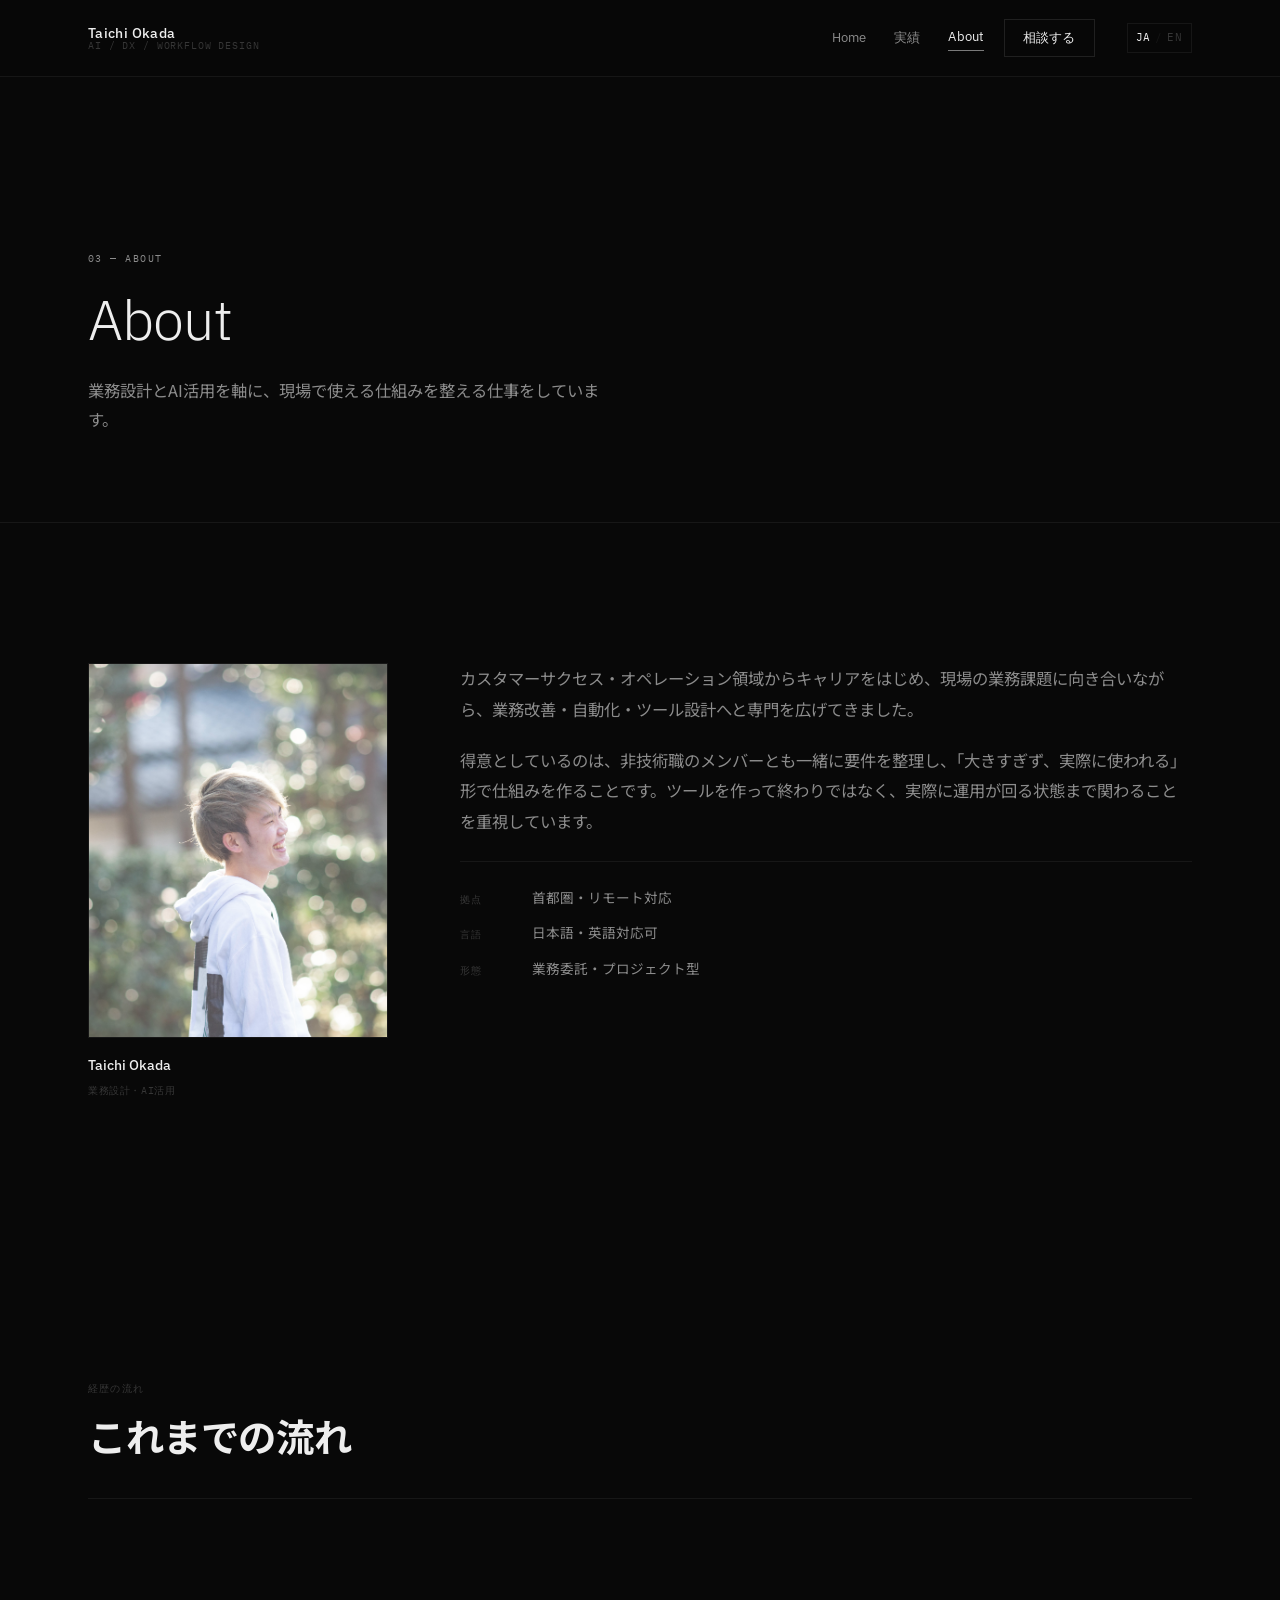
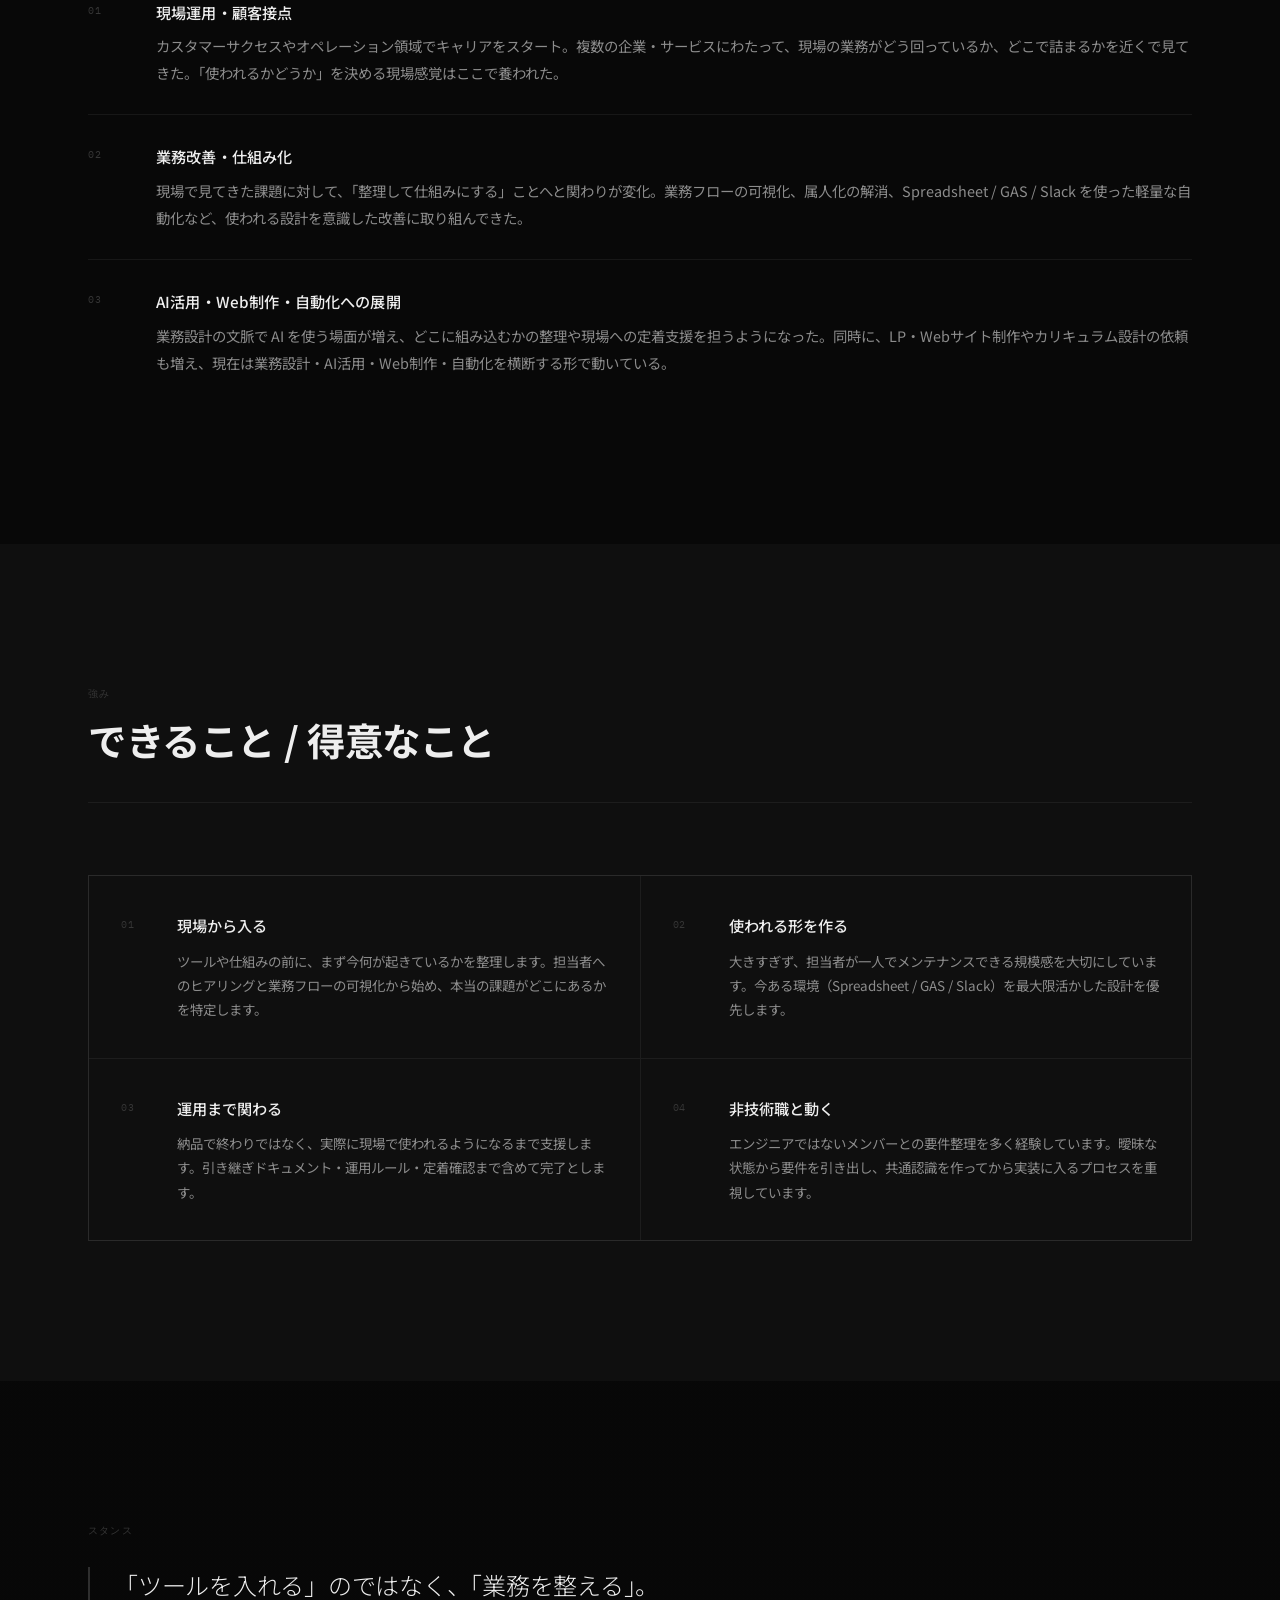
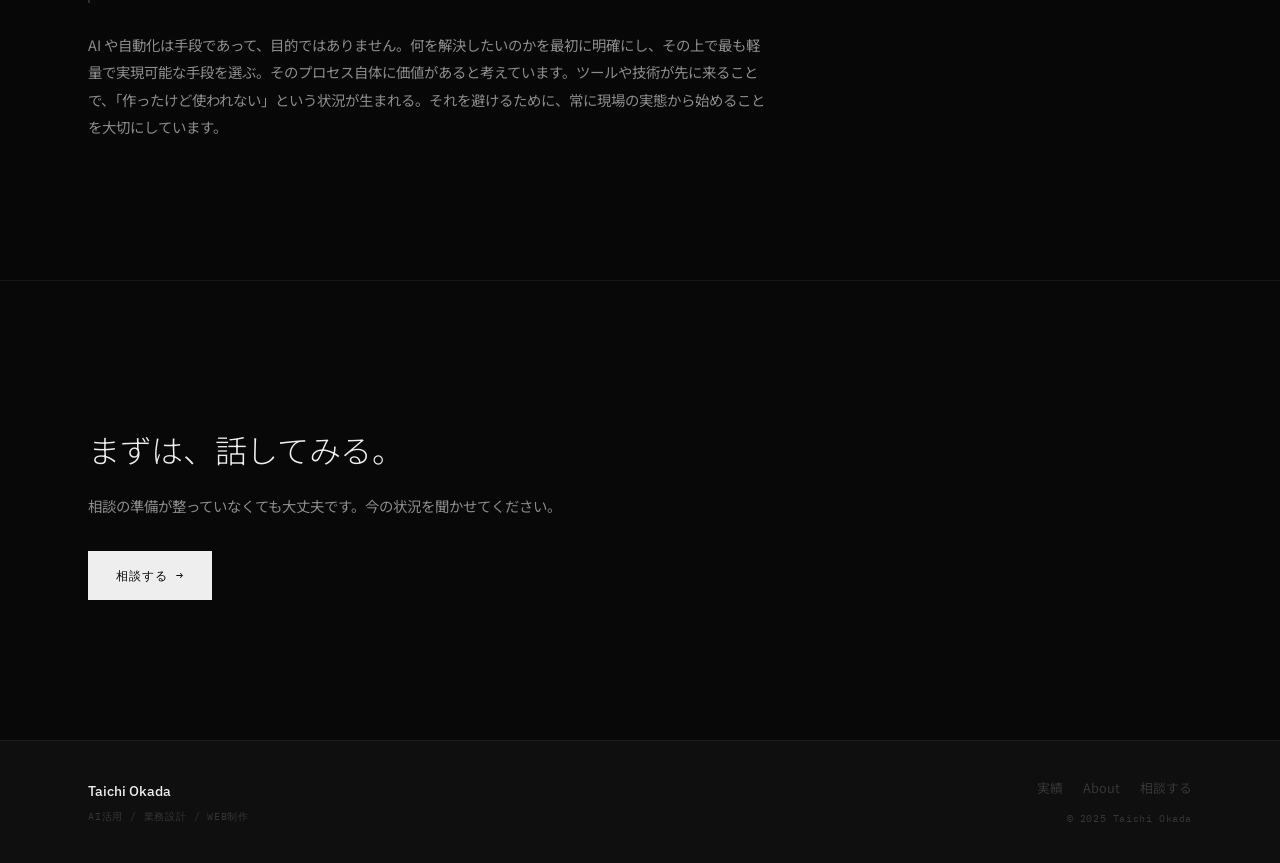
==== commit b528448c: "Improve copy, structure, and add contact form backend - index.html: Services reordered (業務設計 first, " ====
--- a/about.html
+++ b/about.html
@@ -84,7 +84,7 @@
             >
             <div class="portrait-caption">
               <span class="cap-name">Taichi Okada</span>
-              <span class="cap-role mono" data-ja="岡田 太一" data-en="岡田 太一">岡田 太一</span>
+              <span class="cap-role mono" data-ja="業務設計・AI活用" data-en="Workflow Design & AI">業務設計・AI活用</span>
             </div>
           </div>
 
@@ -102,11 +102,11 @@
             <div class="about-meta">
               <div class="meta-item">
                 <span class="meta-key mono" data-ja="拠点" data-en="Based">拠点</span>
-                <span class="meta-val" data-ja="東京（リモート対応）" data-en="Tokyo — remote-friendly">東京（リモート対応）</span>
+                <span class="meta-val" data-ja="首都圏・リモート対応" data-en="Greater Tokyo Area — remote-friendly">首都圏・リモート対応</span>
               </div>
               <div class="meta-item">
                 <span class="meta-key mono" data-ja="言語" data-en="Languages">言語</span>
-                <span class="meta-val" data-ja="日本語・英語" data-en="Japanese & English">日本語・英語</span>
+                <span class="meta-val" data-ja="日本語・英語対応可" data-en="Japanese & English">日本語・英語対応可</span>
               </div>
               <div class="meta-item">
                 <span class="meta-key mono" data-ja="形態" data-en="Availability">形態</span>
@@ -257,89 +257,6 @@
 
 
     <!-- ======================================================
-         FAQ
-    ====================================================== -->
-    <section class="section faq-section" id="faq">
-      <div class="container">
-
-        <div class="section-head">
-          <span class="eyebrow mono">FAQ</span>
-          <h2>FAQ</h2>
-        </div>
-
-        <div class="faq-list">
-
-          <details class="faq-item reveal-item">
-            <summary class="faq-q">
-              <span data-ja="どんな相談が多いですか？" data-en="What kinds of inquiries do you typically receive?">どんな相談が多いですか？</span>
-              <span class="faq-toggle" aria-hidden="true"><span></span><span></span></span>
-            </summary>
-            <div class="faq-a">
-              <p data-ja="「Slack やスプレッドシートで管理しているが、手作業が多くて限界を感じている」「AI を使いたいが、何から整理すればいいかわからない」「特定の担当者がいないと業務が回らない」といった相談が多いです。課題がまだ整理できていなくても、まず状況を聞かせていただく形で進めています。"
-                 data-en="Common: 'We're managing in Sheets and Slack but manual work is piling up,' 'We want to use AI but don't know where to start,' 'Everything depends on one person.' I typically start by just listening to the situation—no need for a clear brief.">
-                「Slack やスプレッドシートで管理しているが、手作業が多くて限界を感じている」「AI を使いたいが、何から整理すればいいかわからない」「特定の担当者がいないと業務が回らない」といった相談が多いです。課題がまだ整理できていなくても、まず状況を聞かせていただく形で進めています。
-              </p>
-            </div>
-          </details>
-
-          <details class="faq-item reveal-item">
-            <summary class="faq-q">
-              <span data-ja="まだ課題が整理できていなくても相談できますか？" data-en="Can I reach out even if I haven't clearly defined my problem?">まだ課題が整理できていなくても相談できますか？</span>
-              <span class="faq-toggle" aria-hidden="true"><span></span><span></span></span>
-            </summary>
-            <div class="faq-a">
-              <p data-ja="はい。「なんとなくうまくいっていない」という状態でも歓迎しています。課題の言語化自体をお手伝いすることが多く、それ自体が価値になることもあります。"
-                 data-en="Absolutely. 'Something isn't working but I can't articulate it' is a common starting point. Helping clarify the problem is often part of the work itself.">
-                はい。「なんとなくうまくいっていない」という状態でも歓迎しています。課題の言語化自体をお手伝いすることが多く、それ自体が価値になることもあります。
-              </p>
-            </div>
-          </details>
-
-          <details class="faq-item reveal-item">
-            <summary class="faq-q">
-              <span data-ja="既存の Spreadsheet や Slack を活かした改善もできますか？" data-en="Can you work within our existing tools?">既存の Spreadsheet や Slack を活かした改善もできますか？</span>
-              <span class="faq-toggle" aria-hidden="true"><span></span><span></span></span>
-            </summary>
-            <div class="faq-a">
-              <p data-ja="はい、むしろそのスタックを活かした改善を得意としています。新しいシステムを入れる前に、今の環境でできることを最大化するアプローチを取ることが多いです。"
-                 data-en="Yes—that's often the right first step. Before introducing new tools, I focus on getting more out of what you already have.">
-                はい、むしろそのスタックを活かした改善を得意としています。新しいシステムを入れる前に、今の環境でできることを最大化するアプローチを取ることが多いです。
-              </p>
-            </div>
-          </details>
-
-          <details class="faq-item reveal-item">
-            <summary class="faq-q">
-              <span data-ja="小規模な相談からでも依頼できますか？" data-en="Can I start with a small, scoped request?">小規模な相談からでも依頼できますか？</span>
-              <span class="faq-toggle" aria-hidden="true"><span></span><span></span></span>
-            </summary>
-            <div class="faq-a">
-              <p data-ja="はい。「まずこの一部だけ改善したい」という限定的な依頼も歓迎しています。小さく始めて、効果を確認しながら広げる形が定着しやすいことが多いです。"
-                 data-en="Yes. Scoped engagements are welcome. Starting small and expanding based on results tends to lead to better adoption.">
-                はい。「まずこの一部だけ改善したい」という限定的な依頼も歓迎しています。小さく始めて、効果を確認しながら広げる形が定着しやすいことが多いです。
-              </p>
-            </div>
-          </details>
-
-          <details class="faq-item reveal-item">
-            <summary class="faq-q">
-              <span data-ja="英語でのやり取りは可能ですか？" data-en="Can we work in English?">英語でのやり取りは可能ですか？</span>
-              <span class="faq-toggle" aria-hidden="true"><span></span><span></span></span>
-            </summary>
-            <div class="faq-a">
-              <p data-ja="はい、日英両方で対応しています。要件整理・ドキュメント・やり取りすべて英語で進めることができます。"
-                 data-en="Yes. I work comfortably in both Japanese and English—requirements, documentation, and communication included.">
-                はい、日英両方で対応しています。要件整理・ドキュメント・やり取りすべて英語で進めることができます。
-              </p>
-            </div>
-          </details>
-
-        </div>
-      </div>
-    </section>
-
-
-    <!-- ======================================================
          PAGE FOOTER CTA
     ====================================================== -->
     <section class="section page-footer-cta">
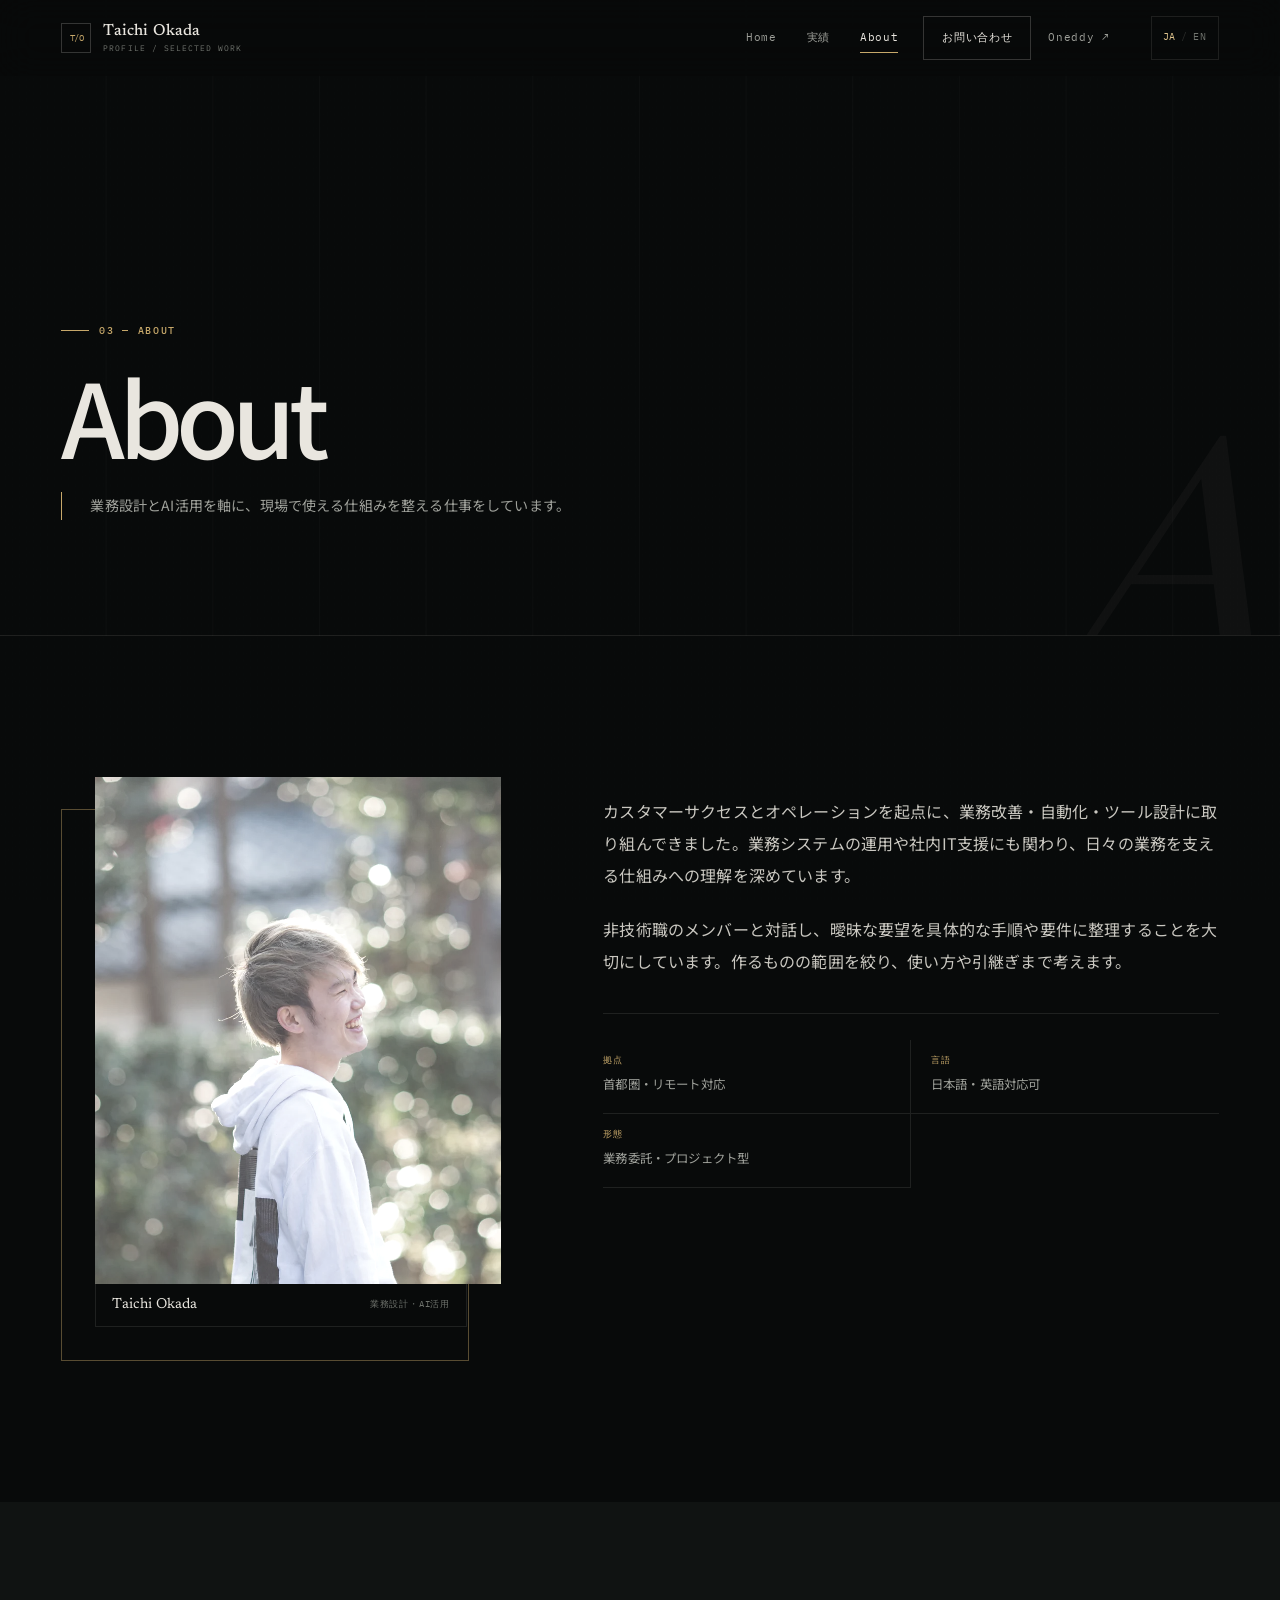
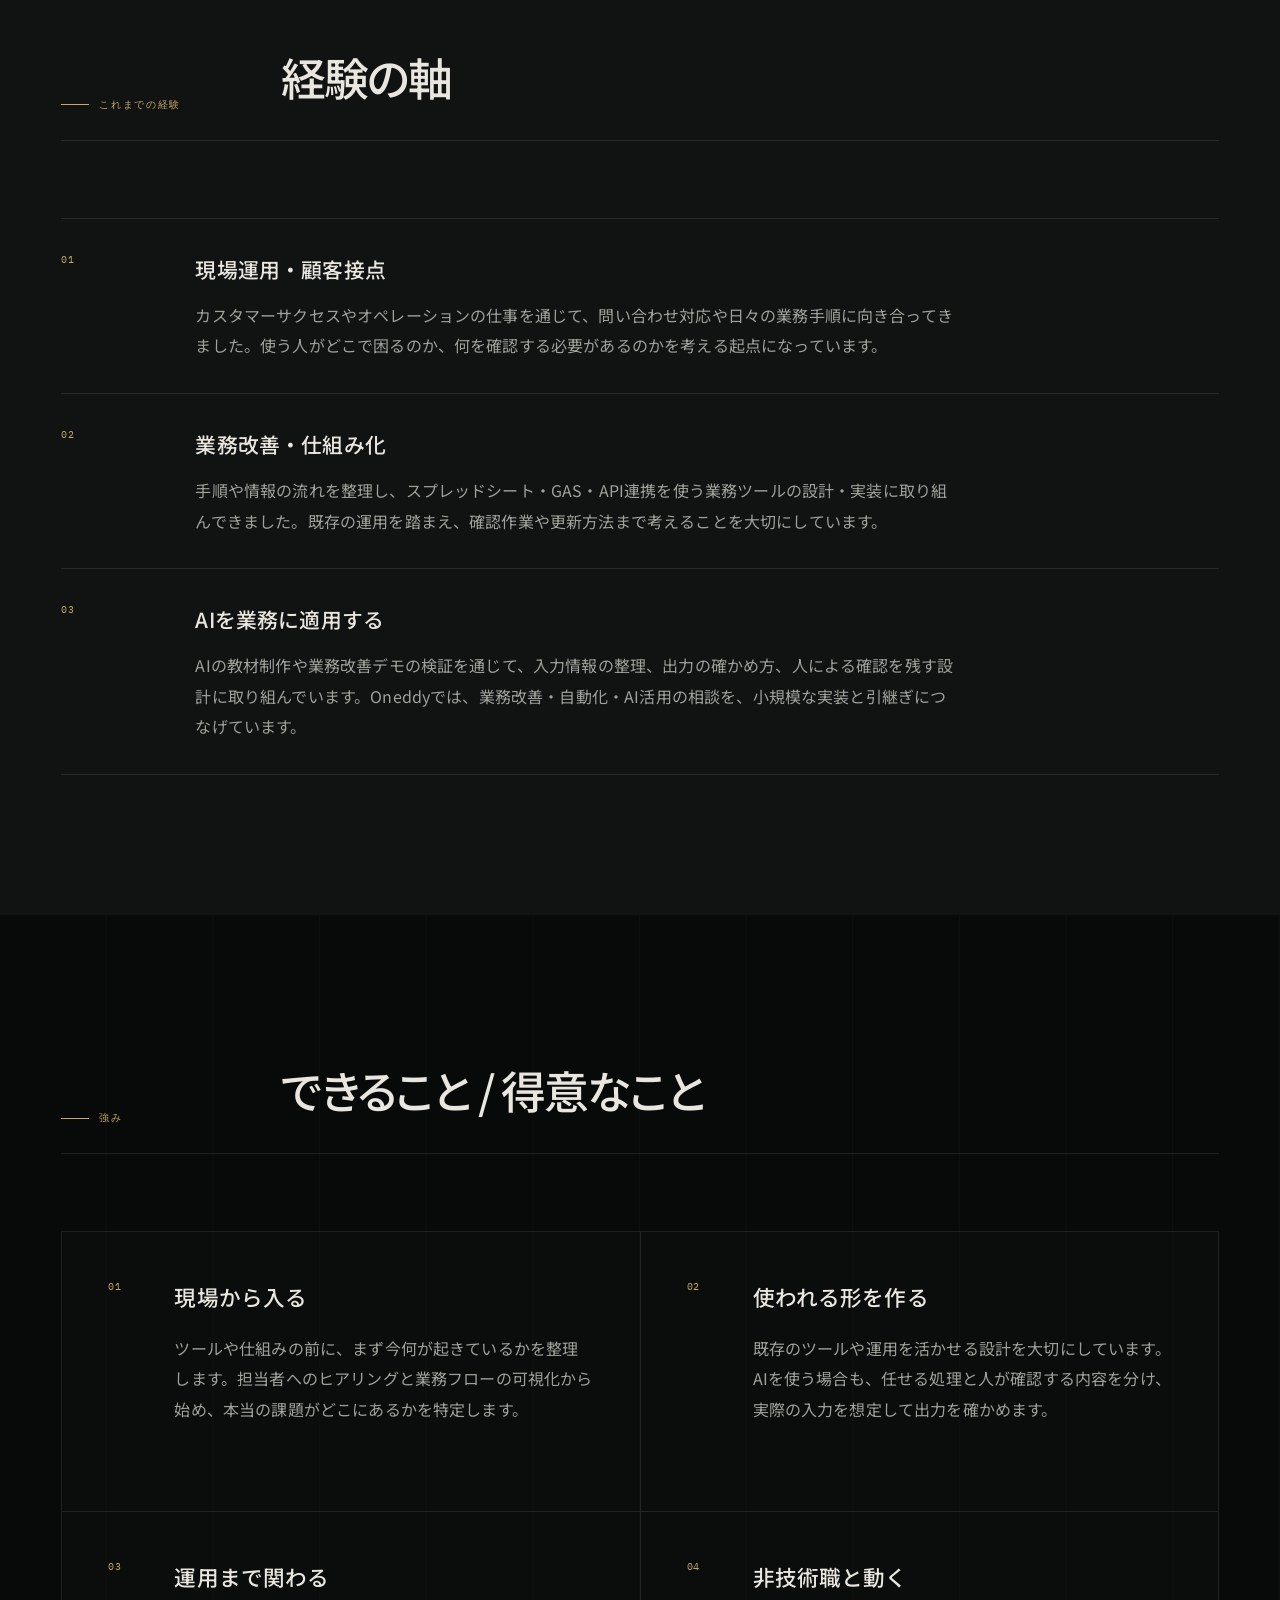
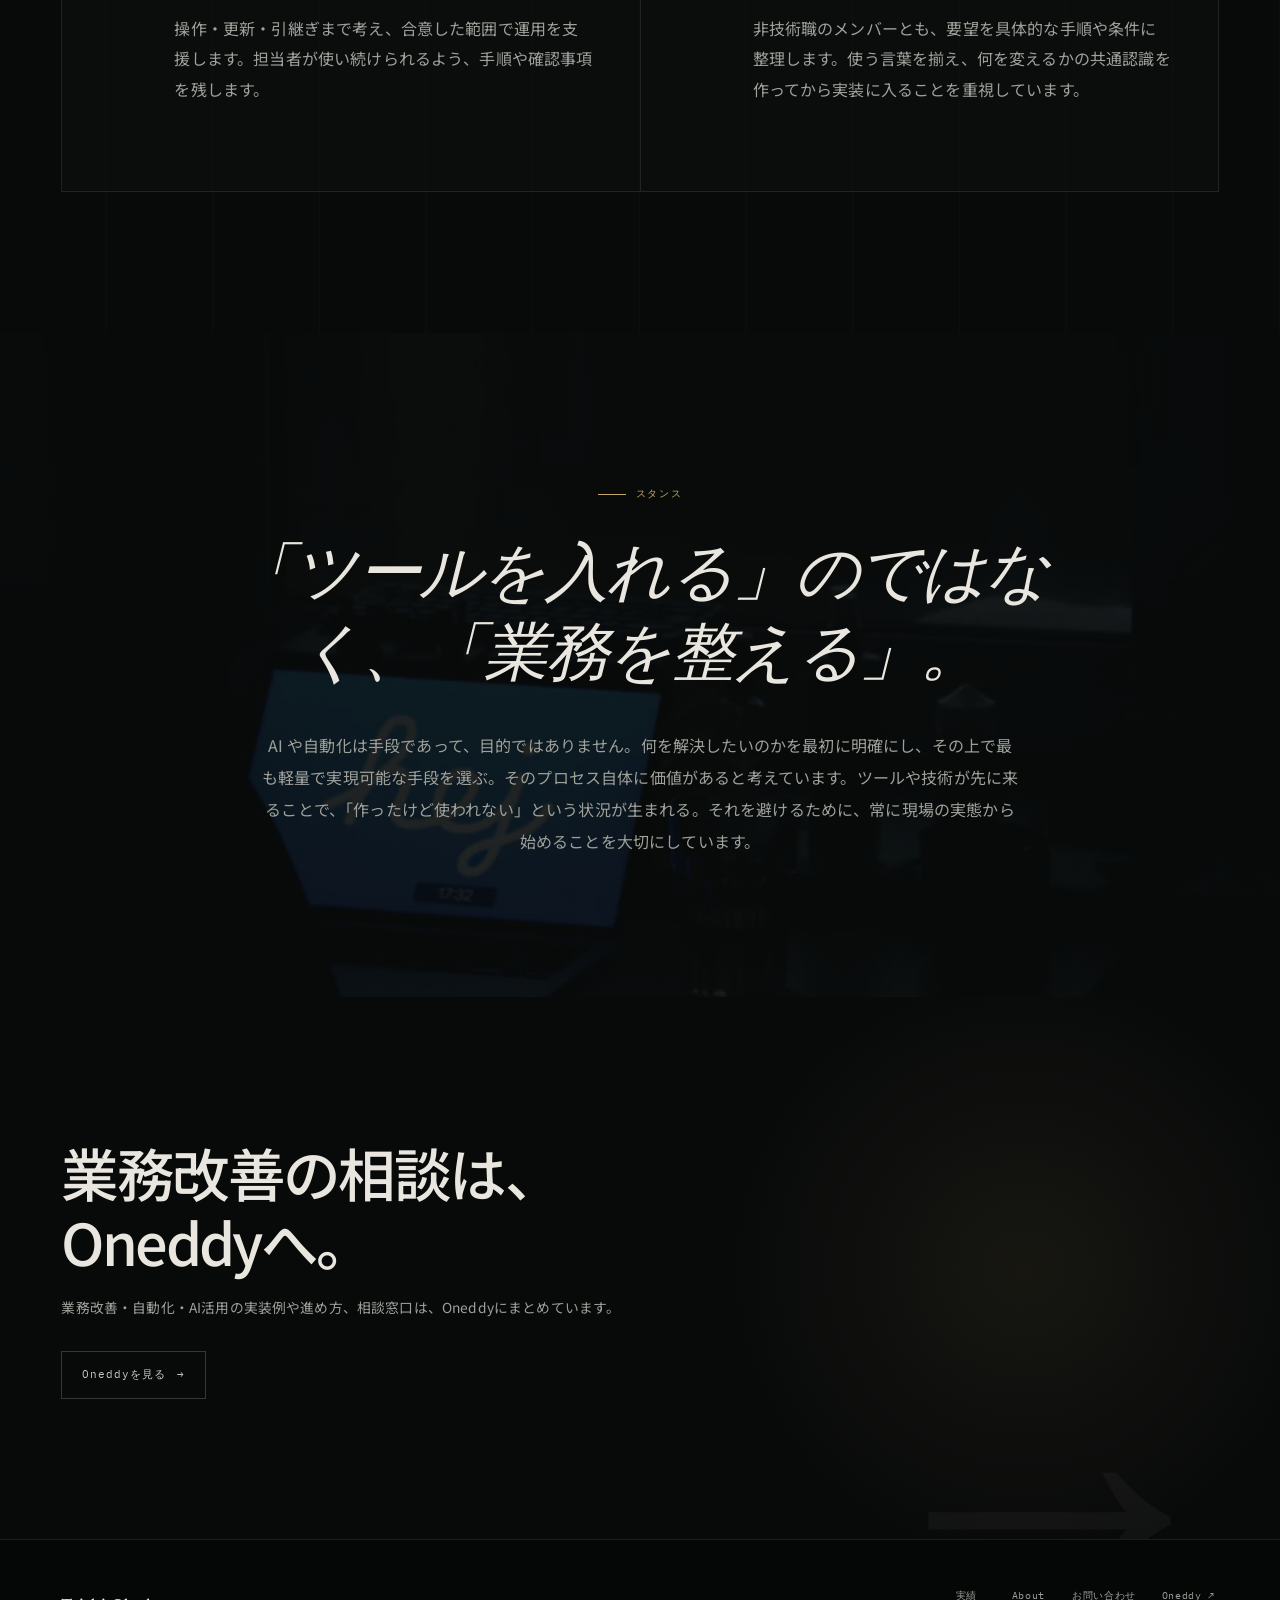
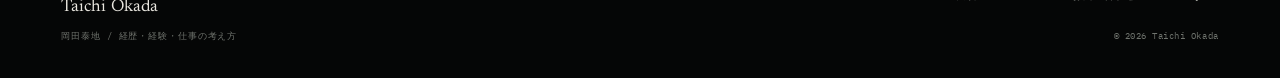
==== commit 2ef4fc7d: "Publish refined personal portfolio and Cloudflare static asset configuration" ====
--- a/about.html
+++ b/about.html
@@ -3,14 +3,21 @@
 <head>
   <meta charset="UTF-8">
   <meta name="viewport" content="width=device-width, initial-scale=1.0">
-  <meta name="description" content="Taichi Okada について。業務設計・AI活用を軸に、現場で使える仕組みを整える仕事をしています。">
+  <meta name="description" content="岡田泰地の経験と仕事の考え方。顧客対応・業務運用を起点に、業務改善、自動化、AIを業務に適用する取り組みを紹介します。">
+  <meta name="theme-color" content="#080A0A">
+  <meta name="color-scheme" content="dark">
+  <link rel="canonical" href="https://taichiokada.net/about.html">
   <title>About | Taichi Okada</title>
   <link rel="preconnect" href="https://fonts.googleapis.com">
   <link rel="preconnect" href="https://fonts.gstatic.com" crossorigin>
-  <link href="https://fonts.googleapis.com/css2?family=IBM+Plex+Mono:wght@400;500&family=IBM+Plex+Sans:ital,wght@0,300;0,400;0,500;0,600;1,300&family=Noto+Sans+JP:wght@300;400;500;700&display=swap" rel="stylesheet">
+  <link href="https://fonts.googleapis.com/css2?family=IBM+Plex+Mono:wght@400;500&amp;family=Newsreader:opsz,wght@6..72,300;6..72,400;6..72,500;6..72,600&amp;family=Noto+Sans+JP:wght@300;400;500;600;700&amp;display=swap" rel="stylesheet">
+  <link rel="icon" href="assets/favicon.svg" type="image/svg+xml">
+  <script>document.documentElement.classList.add('js');</script>
   <link rel="stylesheet" href="styles.css">
 </head>
-<body>
+<body class="page-about" data-page="about">
+  <a class="skip-link" href="#main-content" data-ja="本文へ移動" data-en="Skip to content">本文へ移動</a>
+  <div class="ambient-light" aria-hidden="true"></div>
 
   <!-- ======================================================
        HEADER
@@ -19,34 +26,37 @@
     <div class="header-inner">
       <a class="brand" href="index.html" aria-label="Taichi Okada — トップ">
         <span class="brand-name">Taichi Okada</span>
-        <span class="brand-sub mono">AI / DX / Workflow Design</span>
+        <span class="brand-sub mono">Profile / Selected Work</span>
       </a>
       <nav class="nav-primary" aria-label="Primary">
         <a href="index.html" data-ja="Home" data-en="Home">Home</a>
         <a href="works.html" data-ja="実績" data-en="Works">実績</a>
         <a href="about.html" data-ja="About" data-en="About" aria-current="page">About</a>
-        <a href="contact.html" class="nav-cta" data-ja="相談する" data-en="Contact">相談する</a>
-      </nav>
+        <a href="contact.html" class="nav-cta" data-ja="お問い合わせ" data-en="Contact">お問い合わせ</a>
+      <a href="https://oneddy.net/" class="oneddy-nav" data-ja="Oneddy ↗" data-en="Oneddy ↗">Oneddy ↗</a>
+</nav>
       <div class="header-aside">
         <button class="lang-toggle" id="langToggle" aria-label="言語切替">
           <span class="lang-opt" data-lang="ja">JA</span>
           <span class="lang-sep" aria-hidden="true">/</span>
           <span class="lang-opt" data-lang="en">EN</span>
         </button>
-        <button class="menu-toggle" id="menuToggle" aria-expanded="false" aria-label="メニュー">
+        <button class="menu-toggle" id="menuToggle" aria-expanded="false" aria-controls="mobileNav"
+                aria-label="メニューを開く" data-aria-ja="メニューを開く" data-aria-en="Open menu">
           <span></span><span></span>
         </button>
       </div>
     </div>
-    <div class="mobile-nav" id="mobileNav" aria-hidden="true">
+    <nav class="mobile-nav" id="mobileNav" aria-label="モバイルナビゲーション" aria-hidden="true" inert>
       <a href="index.html" class="m-link" data-ja="Home" data-en="Home">Home</a>
       <a href="works.html" class="m-link" data-ja="実績" data-en="Works">実績</a>
       <a href="about.html" class="m-link" data-ja="About" data-en="About">About</a>
-      <a href="contact.html" class="m-link m-cta" data-ja="相談する" data-en="Contact">相談する</a>
-    </div>
+      <a href="contact.html" class="m-link m-cta" data-ja="お問い合わせ" data-en="Contact">お問い合わせ</a>
+    <a href="https://oneddy.net/" class="oneddy-nav" data-ja="Oneddy ↗" data-en="Oneddy ↗">Oneddy ↗</a>
+</nav>
   </header>
 
-  <main>
+  <main id="main-content">
 
     <!-- ======================================================
          PAGE HERO
@@ -75,29 +85,29 @@
           <!-- Portrait -->
           <div class="about-visual">
             <img
-              src="assets/taichiokada.jpg"
+              src="assets/taichiokada-400.webp"
+              srcset="assets/taichiokada-400.webp 400w, assets/taichiokada-800.webp 800w"
+              sizes="(max-width: 820px) min(86vw, 520px), min(38vw, 480px)"
               alt="Taichi Okada"
               class="portrait"
               loading="eager"
+              decoding="async"
+              fetchpriority="high"
               width="400"
               height="500"
             >
             <div class="portrait-caption">
               <span class="cap-name">Taichi Okada</span>
-              <span class="cap-role mono" data-ja="業務設計・AI活用" data-en="Workflow Design & AI">業務設計・AI活用</span>
+              <span class="cap-role mono" data-ja="業務設計・AI活用" data-en="Workflow Design &amp; AI">業務設計・AI活用</span>
             </div>
           </div>
 
           <!-- Narrative -->
           <div class="about-text reveal-item">
-            <p data-ja="カスタマーサクセス・オペレーション領域からキャリアをはじめ、現場の業務課題に向き合いながら、業務改善・自動化・ツール設計へと専門を広げてきました。"
-               data-en="I started in customer success and operations, and gradually moved toward systems design, automation, and internal tooling—always working close to real field problems.">
-              カスタマーサクセス・オペレーション領域からキャリアをはじめ、現場の業務課題に向き合いながら、業務改善・自動化・ツール設計へと専門を広げてきました。
-            </p>
-            <p data-ja="得意としているのは、非技術職のメンバーとも一緒に要件を整理し、「大きすぎず、実際に使われる」形で仕組みを作ることです。ツールを作って終わりではなく、実際に運用が回る状態まで関わることを重視しています。"
-               data-en="My strength is working alongside non-technical stakeholders to clarify what's really needed, then building systems that are small enough to actually get used—and staying involved until they do.">
-              得意としているのは、非技術職のメンバーとも一緒に要件を整理し、「大きすぎず、実際に使われる」形で仕組みを作ることです。ツールを作って終わりではなく、実際に運用が回る状態まで関わることを重視しています。
-            </p>
+            <p data-ja="カスタマーサクセスとオペレーションを起点に、業務改善・自動化・ツール設計に取り組んできました。業務システムの運用や社内IT支援にも関わり、日々の業務を支える仕組みへの理解を深めています。"
+               data-en="My background in customer success and operations led me to workflow improvement, automation and internal tools. I have also begun working with business systems operations and internal IT support, building my understanding of what keeps everyday work running.">カスタマーサクセスとオペレーションを起点に、業務改善・自動化・ツール設計に取り組んできました。業務システムの運用や社内IT支援にも関わり、日々の業務を支える仕組みへの理解を深めています。</p>
+            <p data-ja="非技術職のメンバーと対話し、曖昧な要望を具体的な手順や要件に整理することを大切にしています。作るものの範囲を絞り、使い方や引継ぎまで考えます。"
+               data-en="I value working with nontechnical colleagues to turn unclear requests into concrete steps and requirements. I keep the scope focused and consider how the result will be used and handed over.">非技術職のメンバーと対話し、曖昧な要望を具体的な手順や要件に整理することを大切にしています。作るものの範囲を絞り、使い方や引継ぎまで考えます。</p>
 
             <div class="about-meta">
               <div class="meta-item">
@@ -106,7 +116,7 @@
               </div>
               <div class="meta-item">
                 <span class="meta-key mono" data-ja="言語" data-en="Languages">言語</span>
-                <span class="meta-val" data-ja="日本語・英語対応可" data-en="Japanese & English">日本語・英語対応可</span>
+                <span class="meta-val" data-ja="日本語・英語対応可" data-en="Japanese &amp; English">日本語・英語対応可</span>
               </div>
               <div class="meta-item">
                 <span class="meta-key mono" data-ja="形態" data-en="Availability">形態</span>
@@ -127,8 +137,8 @@
       <div class="container">
 
         <div class="section-head">
-          <span class="eyebrow mono" data-ja="経歴の流れ" data-en="Career">経歴の流れ</span>
-          <h2 data-ja="これまでの流れ" data-en="Background">これまでの流れ</h2>
+          <span class="eyebrow mono" data-ja="これまでの経験" data-en="Experience">これまでの経験</span>
+          <h2 data-ja="経験の軸" data-en="My background">経験の軸</h2>
         </div>
 
         <div class="career-timeline">
@@ -136,33 +146,26 @@
           <div class="career-step reveal-item">
             <span class="career-num mono" aria-hidden="true">01</span>
             <div class="career-body">
-              <h3 data-ja="現場運用・顧客接点" data-en="Field Operations & Customer Engagement">現場運用・顧客接点</h3>
-              <p data-ja="カスタマーサクセスやオペレーション領域でキャリアをスタート。複数の企業・サービスにわたって、現場の業務がどう回っているか、どこで詰まるかを近くで見てきた。「使われるかどうか」を決める現場感覚はここで養われた。"
-                 data-en="Started in customer success and operations across multiple companies and services. Observed closely where workflows actually ran—and where they broke down. This is where I developed the field intuition that shapes everything I do now.">
-                カスタマーサクセスやオペレーション領域でキャリアをスタート。複数の企業・サービスにわたって、現場の業務がどう回っているか、どこで詰まるかを近くで見てきた。「使われるかどうか」を決める現場感覚はここで養われた。
-              </p>
+              <h3 data-ja="現場運用・顧客接点" data-en="Field Operations &amp; Customer Engagement">現場運用・顧客接点</h3>
+              <p data-ja="カスタマーサクセスやオペレーションの仕事を通じて、問い合わせ対応や日々の業務手順に向き合ってきました。使う人がどこで困るのか、何を確認する必要があるのかを考える起点になっています。"
+                 data-en="Customer success and operations work brought me close to support inquiries and everyday procedures. That experience shapes how I think about where people struggle and what they need to check.">カスタマーサクセスやオペレーションの仕事を通じて、問い合わせ対応や日々の業務手順に向き合ってきました。使う人がどこで困るのか、何を確認する必要があるのかを考える起点になっています。</p>
             </div>
           </div>
 
           <div class="career-step reveal-item">
             <span class="career-num mono" aria-hidden="true">02</span>
             <div class="career-body">
-              <h3 data-ja="業務改善・仕組み化" data-en="Process Improvement & Systems Design">業務改善・仕組み化</h3>
-              <p data-ja="現場で見てきた課題に対して、「整理して仕組みにする」ことへと関わりが変化。業務フローの可視化、属人化の解消、Spreadsheet / GAS / Slack を使った軽量な自動化など、使われる設計を意識した改善に取り組んできた。"
-                 data-en="The role shifted from observing problems to structuring solutions. Workflow visualization, reducing single-person dependencies, lightweight automation with Spreadsheet, GAS, and Slack—always with an eye toward what would actually get used.">
-                現場で見てきた課題に対して、「整理して仕組みにする」ことへと関わりが変化。業務フローの可視化、属人化の解消、Spreadsheet / GAS / Slack を使った軽量な自動化など、使われる設計を意識した改善に取り組んできた。
-              </p>
+              <h3 data-ja="業務改善・仕組み化" data-en="Process Improvement &amp; Systems Design">業務改善・仕組み化</h3>
+              <p data-ja="手順や情報の流れを整理し、スプレッドシート・GAS・API連携を使う業務ツールの設計・実装に取り組んできました。既存の運用を踏まえ、確認作業や更新方法まで考えることを大切にしています。"
+                 data-en="I have designed and built internal tools using spreadsheets, Apps Script and API integrations. I work from the existing process and consider how people will check and update the result.">手順や情報の流れを整理し、スプレッドシート・GAS・API連携を使う業務ツールの設計・実装に取り組んできました。既存の運用を踏まえ、確認作業や更新方法まで考えることを大切にしています。</p>
             </div>
           </div>
 
           <div class="career-step reveal-item">
             <span class="career-num mono" aria-hidden="true">03</span>
             <div class="career-body">
-              <h3 data-ja="AI活用・Web制作・自動化への展開" data-en="AI Adoption, Web Production & Automation">AI活用・Web制作・自動化への展開</h3>
-              <p data-ja="業務設計の文脈で AI を使う場面が増え、どこに組み込むかの整理や現場への定着支援を担うようになった。同時に、LP・Webサイト制作やカリキュラム設計の依頼も増え、現在は業務設計・AI活用・Web制作・自動化を横断する形で動いている。"
-                 data-en="AI started appearing naturally in workflow design—and I moved into clarifying where it fits and how to make it stick. Web and LP production, curriculum design, and automation expanded in parallel. Now I work across all of these, depending on what the engagement needs.">
-                業務設計の文脈で AI を使う場面が増え、どこに組み込むかの整理や現場への定着支援を担うようになった。同時に、LP・Webサイト制作やカリキュラム設計の依頼も増え、現在は業務設計・AI活用・Web制作・自動化を横断する形で動いている。
-              </p>
+              <h3 data-ja="AIを業務に適用する" data-en="Applying AI to real work">AIを業務に適用する</h3>
+              <p  data-ja="AIの教材制作や業務改善デモの検証を通じて、入力情報の整理、出力の確かめ方、人による確認を残す設計に取り組んでいます。Oneddyでは、業務改善・自動化・AI活用の相談を、小規模な実装と引継ぎにつなげています。" data-en="Through AI learning materials and workflow demo testing, I work on preparing inputs, checking outputs and keeping human review in the process. At Oneddy, I connect workflow improvement, automation and AI use with small implementations and handover.">AIの教材制作や業務改善デモの検証を通じて、入力情報の整理、出力の確かめ方、人による確認を残す設計に取り組んでいます。Oneddyでは、業務改善・自動化・AI活用の相談を、小規模な実装と引継ぎにつなげています。</p>
             </div>
           </div>
 
@@ -199,20 +202,18 @@
             <span class="strength-num mono" aria-hidden="true">02</span>
             <div class="strength-body">
               <h3 data-ja="使われる形を作る" data-en="Building what actually gets used">使われる形を作る</h3>
-              <p data-ja="大きすぎず、担当者が一人でメンテナンスできる規模感を大切にしています。今ある環境（Spreadsheet / GAS / Slack）を最大限活かした設計を優先します。"
-                 data-en="I keep scope small enough for one person to maintain. Building on existing infrastructure—Spreadsheet, GAS, Slack—before introducing anything new.">
-                大きすぎず、担当者が一人でメンテナンスできる規模感を大切にしています。今ある環境（Spreadsheet / GAS / Slack）を最大限活かした設計を優先します。
-              </p>
+              <p data-ja="既存のツールや運用を活かせる設計を大切にしています。AIを使う場合も、任せる処理と人が確認する内容を分け、実際の入力を想定して出力を確かめます。"
+                 data-en="I aim to work with existing tools and processes. When using AI, I separate automated steps from human review and check outputs against realistic inputs.">既存のツールや運用を活かせる設計を大切にしています。AIを使う場合も、任せる処理と人が確認する内容を分け、実際の入力を想定して出力を確かめます。</p>
             </div>
           </div>
 
           <div class="strength-item reveal-item">
             <span class="strength-num mono" aria-hidden="true">03</span>
             <div class="strength-body">
-              <h3 data-ja="運用まで関わる" data-en="Staying through adoption">運用まで関わる</h3>
-              <p data-ja="納品で終わりではなく、実際に現場で使われるようになるまで支援します。引き継ぎドキュメント・運用ルール・定着確認まで含めて完了とします。"
-                 data-en="Delivery isn't the finish line. I stay involved until it's running in the field—handoff documentation, operating rules, and adoption confirmation included.">
-                納品で終わりではなく、実際に現場で使われるようになるまで支援します。引き継ぎドキュメント・運用ルール・定着確認まで含めて完了とします。
+              <h3 data-ja="運用まで関わる" data-en="Support operations">運用まで関わる</h3>
+              <p data-ja="操作・更新・引継ぎまで考え、合意した範囲で運用を支援します。担当者が使い続けられるよう、手順や確認事項を残します。"
+                 data-en="I plan for operation, updates and handover, and support ongoing use within the agreed scope. I document procedures and checks so the next owner can keep using the system.">
+                操作・更新・引継ぎまで考え、合意した範囲で運用を支援します。担当者が使い続けられるよう、手順や確認事項を残します。
               </p>
             </div>
           </div>
@@ -221,10 +222,8 @@
             <span class="strength-num mono" aria-hidden="true">04</span>
             <div class="strength-body">
               <h3 data-ja="非技術職と動く" data-en="Working with non-technical stakeholders">非技術職と動く</h3>
-              <p data-ja="エンジニアではないメンバーとの要件整理を多く経験しています。曖昧な状態から要件を引き出し、共通認識を作ってから実装に入るプロセスを重視しています。"
-                 data-en="Extensive experience clarifying requirements with non-technical stakeholders. I prioritize building shared understanding before any implementation starts.">
-                エンジニアではないメンバーとの要件整理を多く経験しています。曖昧な状態から要件を引き出し、共通認識を作ってから実装に入るプロセスを重視しています。
-              </p>
+              <p data-ja="非技術職のメンバーとも、要望を具体的な手順や条件に整理します。使う言葉を揃え、何を変えるかの共通認識を作ってから実装に入ることを重視しています。"
+                 data-en="I work with nontechnical colleagues to turn requests into concrete steps and conditions, agreeing on what should change before starting implementation.">非技術職のメンバーとも、要望を具体的な手順や条件に整理します。使う言葉を揃え、何を変えるかの共通認識を作ってから実装に入ることを重視しています。</p>
             </div>
           </div>
 
@@ -262,13 +261,11 @@
     <section class="section page-footer-cta">
       <div class="container">
         <div class="pfc-text reveal-item">
-          <h2 data-ja="まずは、話してみる。" data-en="Let's talk.">まずは、話してみる。</h2>
-          <p data-ja="相談の準備が整っていなくても大丈夫です。今の状況を聞かせてください。"
-             data-en="No need to have everything figured out. Just tell me what's going on.">
-            相談の準備が整っていなくても大丈夫です。今の状況を聞かせてください。
-          </p>
-          <a href="contact.html" class="contact-cta-btn">
-            <span data-ja="相談する" data-en="Get in touch">相談する</span>
+          <h2 data-ja="業務改善の相談は、Oneddyへ。" data-en="Discuss workflow improvement with Oneddy.">業務改善の相談は、Oneddyへ。</h2>
+          <p data-ja="業務改善・自動化・AI活用の実装例や進め方、相談窓口は、Oneddyにまとめています。"
+             data-en="Visit Oneddy for workflow improvement, automation and AI examples, the delivery process and inquiries.">業務改善・自動化・AI活用の実装例や進め方、相談窓口は、Oneddyにまとめています。</p>
+          <a href="https://oneddy.net/" class="contact-cta-btn">
+            <span data-ja="Oneddyを見る" data-en="Visit Oneddy">Oneddyを見る</span>
             <span aria-hidden="true"> →</span>
           </a>
         </div>
@@ -286,17 +283,16 @@
       <div class="footer-inner">
         <div class="footer-left">
           <span class="footer-name">Taichi Okada</span>
-          <span class="footer-sub mono"
-                data-ja="AI活用 / 業務設計 / Web制作"
-                data-en="AI / Workflow Design / Web">AI活用 / 業務設計 / Web制作</span>
+          <span class="footer-sub mono" data-ja="岡田泰地 / 経歴・経験・仕事の考え方" data-en="Taichi Okada / Profile, work and approach">岡田泰地 / 経歴・経験・仕事の考え方</span>
         </div>
         <div class="footer-right">
           <nav class="footer-nav" aria-label="Footer">
             <a href="works.html" data-ja="実績" data-en="Works">実績</a>
             <a href="about.html" data-ja="About" data-en="About">About</a>
-            <a href="contact.html" data-ja="相談する" data-en="Contact">相談する</a>
-          </nav>
-          <span class="footer-copy mono">© 2025 Taichi Okada</span>
+            <a href="contact.html" data-ja="お問い合わせ" data-en="Contact">お問い合わせ</a>
+          <a href="https://oneddy.net/" class="oneddy-nav" data-ja="Oneddy ↗" data-en="Oneddy ↗">Oneddy ↗</a>
+</nav>
+          <span class="footer-copy mono">© 2026 Taichi Okada</span>
         </div>
       </div>
     </div>
--- a/styles.css
+++ b/styles.css
@@ -1,1602 +1,2149 @@
 /* ============================================================
-   Taichi Okada — Portfolio Site v2
-   Direction: Monochrome / Architectural / Editorial
-   No rounded-card templates. No blue accents.
+   Taichi Okada — Portfolio v3
+   Direction: Obsidian Editorial / Quiet Authority
    ============================================================ */
 
-/* ---- Variables ------------------------------------------- */
 :root {
-  --bg:          #080808;
-  --surface:     #0F0F0F;
-  --surface-2:   #141414;
-  --surface-3:   #1C1C1C;
-
-  --text-1:      #EEEEEE;
-  --text-2:      #8C8C8C;
-  --text-3:      #363636;
-  --text-inv:    #080808;
-
-  --silver:      #AAAAAA;
-  --border:      rgba(255, 255, 255, 0.06);
-  --border-2:    rgba(255, 255, 255, 0.10);
-  --border-3:    rgba(255, 255, 255, 0.16);
-
-  --font-sans:   'IBM Plex Sans', sans-serif;
-  --font-jp:     'Noto Sans JP', 'IBM Plex Sans', sans-serif;
-  --font-mono:   'IBM Plex Mono', monospace;
-
-  --nav-h:       76px;
-  --max-w:       1200px;
-  --pad:         clamp(20px, 5vw, 48px);
-  --section-gap: clamp(80px, 12vw, 140px);
-}
-
-/* ---- Reset ----------------------------------------------- */
-*, *::before, *::after { box-sizing: border-box; margin: 0; padding: 0; }
+  color-scheme: dark;
+
+  --ink: #080a0a;
+  --ink-deep: #050606;
+  --surface: #101312;
+  --surface-2: #151917;
+  --surface-3: #1b201d;
+  --paper: #e9e6df;
+  --paper-soft: #c9c7c0;
+  --muted: #9ea09a;
+  --muted-deep: #6f736d;
+  --brass: #c7a86a;
+  --brass-soft: #e0c58e;
+  --danger: #e38b7c;
+
+  --line: rgba(233, 230, 223, 0.1);
+  --line-strong: rgba(233, 230, 223, 0.2);
+  --line-brass: rgba(199, 168, 106, 0.42);
+
+  --font-body: "Noto Sans JP", sans-serif;
+  --font-display: "Newsreader", "Noto Serif JP", serif;
+  --font-mono: "IBM Plex Mono", monospace;
+
+  --nav-h: 76px;
+  --max-w: 1320px;
+  --pad: clamp(20px, 4.8vw, 72px);
+  --section-space: clamp(88px, 11vw, 168px);
+  --ease-out: cubic-bezier(0.16, 1, 0.3, 1);
+  --ease-soft: cubic-bezier(0.22, 1, 0.36, 1);
+}
+
+/* 2026-09: personal trust site. The shortened approach has no sales-process statement. */
+.page-home .process-flow {
+  width: min(860px, 100%);
+  margin-top: 0;
+}
+.page-home .step-body p,
+.page-home .svc-body p {
+  font-size: 1rem;
+}
+
+*,
+*::before,
+*::after {
+  box-sizing: border-box;
+  margin: 0;
+  padding: 0;
+}
 
 html {
   scroll-behavior: smooth;
+  scroll-padding-top: calc(var(--nav-h) + 24px);
   -webkit-text-size-adjust: 100%;
-}
-
-@media (prefers-reduced-motion: reduce) {
-  html { scroll-behavior: auto; }
-  *, *::before, *::after {
-    animation-duration:   0.001ms !important;
-    transition-duration:  0.001ms !important;
-    transition-delay:     0ms !important;
-    animation-delay:      0ms !important;
-  }
-  .hl { overflow: visible !important; }
-  .hl-inner { transform: none !important; opacity: 1 !important; }
+  background: var(--ink);
 }
 
 body {
-  background:  var(--bg);
-  color:       var(--text-1);
-  font-family: var(--font-jp);
+  min-width: 320px;
+  background:
+    linear-gradient(90deg, transparent calc(100% - 1px), rgba(255, 255, 255, 0.018) 0) 0 0 / min(8.333vw, 120px) 100%,
+    var(--ink);
+  color: var(--paper);
+  font-family: var(--font-body);
   font-weight: 400;
-  line-height: 1.75;
+  line-height: 1.8;
+  letter-spacing: 0.01em;
   -webkit-font-smoothing: antialiased;
-  overflow-x: hidden;
-}
-
-img { display: block; max-width: 100%; height: auto; }
-a   { color: inherit; text-decoration: none; }
-ul  { list-style: none; }
-button { cursor: pointer; background: none; border: none; font: inherit; color: inherit; }
-input, textarea, select { font: inherit; color: inherit; background: transparent; border: none; outline: none; width: 100%; }
-details > summary          { list-style: none; }
-details > summary::-webkit-details-marker { display: none; }
-
-/* ---- Utility --------------------------------------------- */
+  text-rendering: optimizeLegibility;
+  line-break: strict;
+  overflow-wrap: break-word;
+  overflow-x: clip;
+}
+
+body::before {
+  content: "";
+  position: fixed;
+  inset: 0;
+  z-index: 80;
+  pointer-events: none;
+  opacity: 0.16;
+  background-image:
+    repeating-radial-gradient(circle at 20% 30%, rgba(255, 255, 255, 0.13) 0 0.35px, transparent 0.6px 4px),
+    repeating-radial-gradient(circle at 80% 70%, rgba(255, 255, 255, 0.08) 0 0.3px, transparent 0.55px 5px);
+  background-size: 7px 7px, 11px 11px;
+  mix-blend-mode: soft-light;
+}
+
+::selection {
+  color: var(--ink);
+  background: var(--brass-soft);
+}
+
+img {
+  display: block;
+  max-width: 100%;
+  height: auto;
+}
+
+a {
+  color: inherit;
+  text-decoration: none;
+}
+
+ul {
+  list-style: none;
+}
+
+button {
+  color: inherit;
+  font: inherit;
+  background: none;
+  border: 0;
+  cursor: pointer;
+}
+
+input,
+textarea,
+select {
+  width: 100%;
+  color: inherit;
+  font: inherit;
+  background: transparent;
+  border: 0;
+}
+
+details > summary {
+  list-style: none;
+}
+
+details > summary::-webkit-details-marker {
+  display: none;
+}
+
+:focus-visible {
+  outline: 1px solid var(--brass);
+  outline-offset: 5px;
+}
+
+.skip-link {
+  position: fixed;
+  top: 12px;
+  left: 12px;
+  z-index: 1000;
+  padding: 10px 16px;
+  color: var(--ink);
+  background: var(--brass-soft);
+  font-size: 0.76rem;
+  font-weight: 600;
+  transform: translateY(-160%);
+  transition: transform 180ms ease;
+}
+
+.skip-link:focus {
+  transform: translateY(0);
+}
+
 .container {
-  max-width: var(--max-w);
-  margin: 0 auto;
-  padding: 0 var(--pad);
-}
-
-.mono { font-family: var(--font-mono); }
-
-.section { padding: var(--section-gap) 0; }
-
-:focus-visible {
-  outline: 1px solid var(--silver);
-  outline-offset: 3px;
-}
-
-/* ---- Reveal animation ------------------------------------ */
-.reveal-item {
+  width: min(100%, var(--max-w));
+  margin-inline: auto;
+  padding-inline: var(--pad);
+}
+
+.mono {
+  font-family: var(--font-mono);
+}
+
+.section {
+  position: relative;
+  padding-block: var(--section-space);
+}
+
+.eyebrow,
+.page-hero-label {
+  display: inline-flex;
+  align-items: center;
+  gap: 10px;
+  color: var(--brass);
+  font-size: 0.64rem;
+  font-weight: 500;
+  line-height: 1;
+  letter-spacing: 0.16em;
+  text-transform: uppercase;
+}
+
+.eyebrow::before,
+.page-hero-label::before {
+  content: "";
+  width: 28px;
+  height: 1px;
+  background: currentColor;
+  transform-origin: left;
+}
+
+.ambient-light {
+  position: fixed;
+  top: -270px;
+  left: -270px;
+  z-index: 0;
+  width: 540px;
+  height: 540px;
+  pointer-events: none;
+  border-radius: 50%;
   opacity: 0;
-  transform: translateY(18px);
-  transition: opacity 0.6s ease, transform 0.6s ease;
-}
-.reveal-item.is-visible {
+  background: radial-gradient(circle, rgba(199, 168, 106, 0.075), transparent 66%);
+  transform: translate3d(var(--pointer-x, 50vw), var(--pointer-y, 35vh), 0);
+  transition: opacity 400ms ease;
+  will-change: transform;
+}
+
+.has-pointer .ambient-light {
   opacity: 1;
-  transform: none;
-}
-
-/* ---- Line draw animation --------------------------------- */
-.line-draw {
-  position: relative;
-  overflow: hidden;
-}
-.line-draw::after {
-  content: '';
-  position: absolute;
-  inset: 0;
-  background: var(--border-2);
-  transform: scaleX(0);
+}
+
+.scroll-progress {
+  position: fixed;
+  top: 0;
+  left: 0;
+  z-index: 300;
+  width: 100%;
+  height: 2px;
+  pointer-events: none;
+}
+
+.scroll-progress__bar {
+  display: block;
+  width: 100%;
+  height: 100%;
+  background: var(--brass);
+  box-shadow: 0 0 20px rgba(199, 168, 106, 0.32);
+  transform: scaleX(var(--scroll-progress, 0));
   transform-origin: left;
-  transition: transform 0.9s cubic-bezier(0.22, 1, 0.36, 1);
-}
-.line-draw.is-visible::after { transform: scaleX(1); }
-
+  will-change: transform;
+}
+
+/* Motion is opt-in so content remains visible when JavaScript fails. */
+.js .reveal-item {
+  opacity: 0;
+  transform: translateY(26px);
+  transition:
+    opacity 760ms var(--ease-out),
+    transform 760ms var(--ease-out);
+  transition-delay: var(--reveal-delay, 0ms);
+}
+
+.js .reveal-item.is-visible {
+  opacity: 1;
+  transform: translateY(0);
+}
 
 /* ============================================================
-   HEADER
+   Header
    ============================================================ */
+
 .site-header {
   position: sticky;
   top: 0;
-  z-index: 100;
-  background: rgba(8, 8, 8, 0.94);
-  backdrop-filter: blur(16px);
-  -webkit-backdrop-filter: blur(16px);
-  border-bottom: 1px solid var(--border);
-  transition: background 0.3s;
+  z-index: 200;
+  height: var(--nav-h);
+  border-bottom: 1px solid transparent;
+  background: rgba(8, 10, 10, 0.68);
+  backdrop-filter: blur(18px) saturate(130%);
+  -webkit-backdrop-filter: blur(18px) saturate(130%);
+  transition:
+    border-color 300ms ease,
+    background 300ms ease;
+  view-transition-name: site-header;
+}
+
+.site-header.is-scrolled {
+  border-color: var(--line);
+  background: rgba(8, 10, 10, 0.91);
 }
 
 .header-inner {
-  max-width: var(--max-w);
-  margin: 0 auto;
-  padding: 0 var(--pad);
-  height: var(--nav-h);
+  width: min(100%, var(--max-w));
+  height: 100%;
+  margin-inline: auto;
+  padding-inline: var(--pad);
   display: flex;
   align-items: center;
-  gap: 32px;
-}
-
-/* Brand */
+  gap: 28px;
+}
+
 .brand {
-  display: flex;
-  flex-direction: column;
-  gap: 1px;
+  display: grid;
+  grid-template-columns: auto 1fr;
+  grid-template-areas:
+    "mark name"
+    "mark sub";
+  align-items: center;
+  column-gap: 12px;
   flex-shrink: 0;
 }
 
+.brand::before {
+  content: "T/O";
+  grid-area: mark;
+  display: grid;
+  place-items: center;
+  width: 30px;
+  aspect-ratio: 1;
+  border: 1px solid var(--line-strong);
+  color: var(--brass);
+  font-family: var(--font-mono);
+  font-size: 0.55rem;
+  letter-spacing: -0.05em;
+  transition:
+    color 250ms ease,
+    border-color 250ms ease,
+    transform 250ms var(--ease-out);
+}
+
+.brand:hover::before {
+  color: var(--ink);
+  border-color: var(--brass);
+  background: var(--brass);
+  transform: rotate(-3deg);
+}
+
 .brand-name {
-  font-family: var(--font-sans);
-  font-size: 0.9rem;
+  grid-area: name;
+  color: var(--paper);
+  font-family: var(--font-display);
+  font-size: 1rem;
   font-weight: 500;
-  letter-spacing: 0.025em;
-  color: var(--text-1);
   line-height: 1;
+  letter-spacing: 0.01em;
 }
 
 .brand-sub {
-  font-size: 0.6rem;
-  letter-spacing: 0.09em;
+  grid-area: sub;
+  margin-top: 5px;
+  color: var(--muted-deep);
+  font-size: 0.53rem;
+  line-height: 1;
+  letter-spacing: 0.12em;
   text-transform: uppercase;
-  color: var(--text-3);
-  line-height: 1;
-}
-
-/* Primary nav */
+}
+
 .nav-primary {
   display: flex;
   align-items: center;
-  gap: 0;
+  gap: 4px;
   margin-left: auto;
 }
 
 .nav-primary a {
-  font-family: var(--font-sans);
-  font-size: 0.825rem;
-  font-weight: 400;
-  color: var(--text-2);
-  padding: 6px 14px;
-  letter-spacing: 0.01em;
-  transition: color 0.2s;
-}
-.nav-primary a:hover { color: var(--text-1); }
+  position: relative;
+  min-height: 44px;
+  padding: 11px 13px;
+  display: inline-flex;
+  align-items: center;
+  color: var(--muted);
+  font-family: var(--font-mono);
+  font-size: 0.68rem;
+  letter-spacing: 0.06em;
+  transition: color 220ms ease;
+}
+
+.nav-primary a::after {
+  content: "";
+  position: absolute;
+  right: 13px;
+  bottom: 7px;
+  left: 13px;
+  height: 1px;
+  background: var(--brass);
+  transform: scaleX(0);
+  transform-origin: right;
+  transition: transform 320ms var(--ease-out);
+}
+
+.nav-primary a:hover,
+.nav-primary a[aria-current="page"] {
+  color: var(--paper);
+}
+
+.nav-primary a:hover::after,
+.nav-primary a[aria-current="page"]::after {
+  transform: scaleX(1);
+  transform-origin: left;
+}
 
 .nav-primary .nav-cta {
-  color: var(--text-1);
-  border: 1px solid var(--border-2);
-  padding: 6px 18px;
-  margin-left: 6px;
-  transition: border-color 0.2s, background 0.2s;
-}
+  margin-left: 8px;
+  padding-inline: 18px;
+  border: 1px solid var(--line-strong);
+  color: var(--paper);
+  overflow: hidden;
+  transition:
+    color 250ms ease,
+    border-color 250ms ease;
+}
+
+.nav-primary .nav-cta::before {
+  content: "";
+  position: absolute;
+  inset: 0;
+  z-index: -1;
+  background: var(--brass);
+  transform: translateY(102%);
+  transition: transform 360ms var(--ease-out);
+}
+
+.nav-primary .nav-cta::after {
+  display: none;
+}
+
 .nav-primary .nav-cta:hover {
-  border-color: var(--border-3);
-  background: rgba(255,255,255,0.03);
-}
-
-/* Lang toggle */
+  color: var(--ink);
+  border-color: var(--brass);
+}
+
+.nav-primary .nav-cta:hover::before {
+  transform: translateY(0);
+}
+
 .header-aside {
   display: flex;
   align-items: center;
-  gap: 12px;
+  gap: 10px;
   flex-shrink: 0;
 }
 
 .lang-toggle {
+  min-height: 44px;
+  padding-inline: 11px;
   display: flex;
   align-items: center;
-  gap: 4px;
+  gap: 5px;
+  color: var(--muted-deep);
+  border: 1px solid var(--line);
+  font-family: var(--font-mono);
+  font-size: 0.63rem;
+  letter-spacing: 0.08em;
+  transition:
+    color 220ms ease,
+    border-color 220ms ease;
+}
+
+.lang-toggle:hover {
+  color: var(--muted);
+  border-color: var(--line-strong);
+}
+
+.lang-opt.is-active {
+  color: var(--brass-soft);
+}
+
+.lang-sep {
+  opacity: 0.35;
+}
+
+.menu-toggle {
+  display: none;
+  width: 44px;
+  height: 44px;
+  align-items: center;
+  justify-content: center;
+  flex-direction: column;
+  gap: 7px;
+  border: 1px solid var(--line);
+}
+
+.menu-toggle span {
+  width: 19px;
+  height: 1px;
+  background: var(--paper-soft);
+  transform-origin: center;
+  transition: transform 300ms var(--ease-out);
+}
+
+.menu-toggle[aria-expanded="true"] span:first-child {
+  transform: translateY(4px) rotate(45deg);
+}
+
+.menu-toggle[aria-expanded="true"] span:last-child {
+  transform: translateY(-4px) rotate(-45deg);
+}
+
+.mobile-nav {
+  display: none;
+}
+
+/* ============================================================
+   Hero
+   ============================================================ */
+
+.hero {
+  position: relative;
+  min-height: calc(100svh - var(--nav-h));
+  border-bottom: 1px solid var(--line);
+  overflow: hidden;
+}
+
+.hero::before {
+  content: "00";
+  position: absolute;
+  right: var(--pad);
+  bottom: -0.2em;
+  z-index: 0;
+  color: rgba(233, 230, 223, 0.022);
+  font-family: var(--font-display);
+  font-size: clamp(10rem, 25vw, 28rem);
+  font-style: italic;
+  line-height: 0.7;
+  pointer-events: none;
+}
+
+.hero-inner {
+  position: relative;
+  z-index: 1;
+  width: min(100%, var(--max-w));
+  min-height: calc(100svh - var(--nav-h));
+  margin-inline: auto;
+  padding-inline: var(--pad);
+  display: grid;
+  grid-template-columns: minmax(0, 7fr) minmax(380px, 5fr);
+}
+
+.hero-copy {
+  position: relative;
+  padding: clamp(72px, 10vw, 136px) clamp(36px, 5vw, 80px) clamp(72px, 9vw, 118px) 0;
+  display: flex;
+  flex-direction: column;
+  justify-content: center;
+  border-right: 1px solid var(--line);
+}
+
+.hero-copy::before {
+  content: "PORTFOLIO / 2026";
+  position: absolute;
+  top: 30px;
+  left: 0;
+  color: var(--muted-deep);
+  font-family: var(--font-mono);
+  font-size: 0.55rem;
+  letter-spacing: 0.14em;
+}
+
+.hero-kicker {
+  margin-bottom: 28px;
+  color: var(--brass);
+  font-size: 0.65rem;
+  letter-spacing: 0.13em;
+  text-transform: uppercase;
+}
+
+.hero-headline {
+  max-width: 780px;
+  margin-bottom: 30px;
+  color: var(--paper);
+  font-family: var(--font-body);
+  font-size: clamp(2rem, 4.2vw, 4rem);
+  font-weight: 600;
+  line-height: 1.09;
+  letter-spacing: -0.055em;
+  font-feature-settings: "palt" 1;
+  text-wrap: balance;
+}
+
+html[lang="en"] .hero-headline {
+  max-width: 820px;
+  font-family: var(--font-display);
+  font-size: clamp(3.4rem, 6.4vw, 6.8rem);
+  font-weight: 400;
+  line-height: 0.96;
+  letter-spacing: -0.045em;
+}
+
+.hl {
+  display: block;
+  overflow: hidden;
+  padding-bottom: 0.07em;
+}
+
+.hl-inner {
+  display: block;
+  transform: none;
+  transform-origin: left bottom;
+  opacity: 1;
+  transition:
+    transform 980ms var(--ease-out),
+    opacity 480ms ease;
+}
+
+.hl.is-visible .hl-inner {
+  transform: translateY(0) rotate(0);
+  opacity: 1;
+}
+
+.hl:last-child {
+  color: var(--paper);
+}
+
+.hl:last-child .hl-inner {
+  position: relative;
+}
+
+.hl:last-child .hl-inner::after {
+  content: "";
+  position: absolute;
+  right: 0.05em;
+  bottom: 0;
+  left: 0.03em;
+  height: 1px;
+  background: linear-gradient(90deg, var(--brass), transparent 82%);
+  transform: scaleX(0);
+  transform-origin: left;
+  transition: transform 1.1s var(--ease-out) 900ms;
+}
+
+.hl:last-child.is-visible .hl-inner::after {
+  transform: scaleX(1);
+}
+
+.hero-sub {
+  max-width: 660px;
+  margin-bottom: 28px;
+  color: var(--muted);
+  font-size: clamp(0.9rem, 1.25vw, 1rem);
+  line-height: 1.95;
+}
+
+.hero-tags {
+  max-width: 660px;
+  margin-bottom: 38px;
+  display: flex;
+  flex-wrap: wrap;
+  gap: 7px;
+}
+
+.hero-tags span {
+  padding: 6px 10px;
+  color: var(--muted-deep);
+  border: 1px solid var(--line);
+  font-family: var(--font-mono);
+  font-size: 0.59rem;
+  line-height: 1.2;
+  letter-spacing: 0.06em;
+  transition:
+    color 220ms ease,
+    border-color 220ms ease,
+    transform 220ms var(--ease-out);
+}
+
+.hero-tags span:hover {
+  color: var(--paper-soft);
+  border-color: var(--line-brass);
+  transform: translateY(-2px);
+}
+
+.hero-actions {
+  display: flex;
+  align-items: center;
+  flex-wrap: wrap;
+  gap: 12px;
+}
+
+.hero-link,
+.contact-cta-btn,
+.submit-btn {
+  position: relative;
+  min-height: 48px;
+  padding: 12px 20px;
+  display: inline-flex;
+  align-items: center;
+  justify-content: center;
+  gap: 12px;
+  border: 1px solid var(--line-strong);
+  color: var(--paper-soft);
+  font-family: var(--font-mono);
+  font-size: 0.69rem;
+  line-height: 1;
+  letter-spacing: 0.08em;
+  overflow: hidden;
+  transition:
+    color 280ms ease,
+    border-color 280ms ease,
+    transform 280ms var(--ease-out);
+}
+
+.hero-link::before,
+.contact-cta-btn::before,
+.submit-btn::before {
+  content: "";
+  position: absolute;
+  inset: 0;
+  z-index: -1;
+  background: var(--brass);
+  transform: translateY(102%);
+  transition: transform 380ms var(--ease-out);
+}
+
+.hero-link:hover,
+.contact-cta-btn:hover,
+.submit-btn:hover {
+  color: var(--ink);
+  border-color: var(--brass);
+  transform: translateY(-2px);
+}
+
+.hero-link:hover::before,
+.contact-cta-btn:hover::before,
+.submit-btn:hover::before {
+  transform: translateY(0);
+}
+
+.hero-link-primary {
+  color: var(--ink);
+  border-color: var(--paper);
+  background: var(--paper);
+}
+
+.hero-link-primary::before {
+  background: var(--brass);
+}
+
+.hero-visual {
+  position: relative;
+  min-height: 640px;
+  overflow: hidden;
+  background: var(--surface);
+  isolation: isolate;
+}
+
+.hero-media {
+  position: absolute;
+  inset: -5%;
+  z-index: -3;
+  background:
+    linear-gradient(180deg, rgba(8, 10, 10, 0.1), rgba(8, 10, 10, 0.66)),
+    url("assets/hero-lamp.jpg") center 46% / cover no-repeat;
+  filter: saturate(0.82) contrast(1.05);
+  transform: scale(1.06);
+  will-change: transform;
+}
+
+.hero-visual::before {
+  content: "";
+  position: absolute;
+  inset: 0;
+  z-index: -2;
+  background:
+    linear-gradient(90deg, rgba(8, 10, 10, 0.45), transparent 30%),
+    linear-gradient(180deg, transparent 44%, rgba(8, 10, 10, 0.78));
+}
+
+.hero-visual::after {
+  content: "";
+  position: absolute;
+  inset: 16px;
+  z-index: -1;
+  border: 1px solid rgba(233, 230, 223, 0.14);
+  pointer-events: none;
+}
+
+.visual-label {
+  position: absolute;
+  right: 34px;
+  bottom: 28px;
+  color: rgba(233, 230, 223, 0.72);
+  font-size: 0.57rem;
+  letter-spacing: 0.14em;
+  text-transform: uppercase;
+}
+
+.visual-label::before {
+  content: "";
+  display: inline-block;
+  width: 42px;
+  height: 1px;
+  margin-right: 10px;
+  vertical-align: middle;
+  background: var(--brass);
+}
+
+.hero-signal {
+  position: absolute;
+  top: 32px;
+  left: 32px;
+  width: min(260px, calc(100% - 64px));
+  padding: 18px;
+  border: 1px solid rgba(233, 230, 223, 0.14);
+  background: rgba(8, 10, 10, 0.54);
+  backdrop-filter: blur(8px);
+}
+
+.hero-signal-label {
+  display: flex;
+  justify-content: space-between;
+  margin-bottom: 18px;
+  color: rgba(233, 230, 223, 0.64);
+  font-family: var(--font-mono);
+  font-size: 0.55rem;
+  line-height: 1;
+  letter-spacing: 0.12em;
+  text-transform: uppercase;
+}
+
+.hero-signal-label::after {
+  content: "ACTIVE";
+  color: var(--brass);
+}
+
+.signal-route {
+  display: grid;
+  grid-template-columns: repeat(3, 1fr);
+  align-items: center;
+}
+
+.signal-node {
+  position: relative;
+  display: grid;
+  place-items: center;
+  aspect-ratio: 1;
+  color: var(--paper-soft);
+  border: 1px solid rgba(233, 230, 223, 0.22);
+  border-radius: 50%;
+  font-family: var(--font-mono);
+  font-size: 0.5rem;
+  letter-spacing: 0.04em;
+}
+
+.signal-node:not(:last-child)::after {
+  content: "";
+  position: absolute;
+  top: 50%;
+  left: 100%;
+  width: calc(100% - 1px);
+  height: 1px;
+  background: linear-gradient(90deg, var(--line-brass), var(--line));
+  transform-origin: left;
+  animation: signal-line 2.8s var(--ease-soft) 3;
+}
+
+.signal-node:nth-child(2)::after {
+  animation-delay: 700ms;
+}
+
+@keyframes signal-line {
+  0%,
+  15% {
+    transform: scaleX(0);
+    opacity: 0;
+  }
+  45%,
+  75% {
+    transform: scaleX(1);
+    opacity: 1;
+  }
+  100% {
+    transform: scaleX(1);
+    opacity: 0;
+  }
+}
+
+.js .hero-kicker,
+.js .hero-sub,
+.js .hero-tags,
+.js .hero-actions,
+.js .hero-visual {
+  opacity: 1;
+  transform: none;
+}
+
+.js body.is-ready .hero-kicker,
+.js body.is-ready .hero-sub,
+.js body.is-ready .hero-tags,
+.js body.is-ready .hero-actions,
+.js body.is-ready .hero-visual {
+  opacity: 1;
+  transform: translateY(0);
+  transition:
+    opacity 850ms ease,
+    transform 850ms var(--ease-out);
+}
+
+.js body.is-ready .hero-sub {
+  transition-delay: 400ms;
+}
+
+.js body.is-ready .hero-tags {
+  transition-delay: 500ms;
+}
+
+.js body.is-ready .hero-actions {
+  transition-delay: 600ms;
+}
+
+.js body.is-ready .hero-visual {
+  transition-delay: 180ms;
+}
+
+/* ============================================================
+   Shared section heading
+   ============================================================ */
+
+.section-head {
+  display: grid;
+  grid-template-columns: minmax(140px, 2fr) minmax(0, 10fr);
+  align-items: end;
+  gap: 32px;
+  margin-bottom: clamp(46px, 6vw, 84px);
+  padding-bottom: 30px;
+  border-bottom: 1px solid var(--line);
+}
+
+.section-head h2 {
+  color: var(--paper);
+  font-family: var(--font-body);
+  font-size: clamp(1.8rem, 3.5vw, 3.2rem);
+  font-weight: 500;
+  line-height: 1.1;
+  letter-spacing: -0.045em;
+  font-feature-settings: "palt" 1;
+  word-break: normal;
+  overflow-wrap: break-word;
+}
+
+html[lang="en"] .section-head h2 {
+  font-family: var(--font-display);
+  font-size: clamp(2.5rem, 4.7vw, 5.2rem);
+  font-weight: 400;
+  letter-spacing: -0.035em;
+}
+
+.section-intro {
+  grid-column: 2;
+  max-width: 740px;
+  color: var(--muted);
+  font-size: 0.85rem;
+  line-height: 1.8;
+}
+
+/* ============================================================
+   Services
+   ============================================================ */
+
+.services-section {
+  background: rgba(16, 19, 18, 0.72);
+}
+
+.services-list {
+  counter-reset: service;
+  border-top: 1px solid var(--line);
+}
+
+.service-row {
+  position: relative;
+  min-height: 190px;
+  padding: 34px 0;
+  display: grid;
+  grid-template-columns: minmax(60px, 1fr) minmax(0, 7fr) minmax(220px, 3fr);
+  align-items: start;
+  gap: 32px;
+  border-bottom: 1px solid var(--line);
+  overflow: hidden;
+}
+
+.service-row::before {
+  content: "";
+  position: absolute;
+  inset: 0;
+  z-index: -1;
+  background:
+    linear-gradient(90deg, rgba(199, 168, 106, 0.09), transparent 34%),
+    var(--surface-2);
+  transform: translateX(-102%);
+  transition: transform 600ms var(--ease-out);
+}
+
+.service-row::after {
+  content: "↗";
+  position: absolute;
+  right: 0;
+  top: 34px;
+  color: var(--brass);
+  font-family: var(--font-display);
+  font-size: 1.5rem;
+  opacity: 0;
+  transform: translate(-12px, 12px);
+  transition:
+    opacity 320ms ease,
+    transform 420ms var(--ease-out);
+}
+
+.service-row:hover::before,
+.service-row:focus-within::before {
+  transform: translateX(0);
+}
+
+.service-row:hover::after,
+.service-row:focus-within::after {
+  opacity: 1;
+  transform: translate(0, 0);
+}
+
+.svc-num {
+  color: var(--brass);
+  font-size: 0.65rem;
+  letter-spacing: 0.12em;
+}
+
+.svc-body h3 {
+  max-width: 740px;
+  margin-bottom: 12px;
+  color: var(--paper);
+  font-size: clamp(1.08rem, 1.8vw, 1.55rem);
+  font-weight: 500;
+  line-height: 1.45;
+  letter-spacing: -0.02em;
+}
+
+.svc-body p {
+  max-width: 720px;
+  color: var(--muted);
+  font-size: 0.85rem;
+  line-height: 1.9;
+}
+
+.svc-tags {
+  padding-right: 44px;
+  display: flex;
+  justify-content: flex-end;
+  flex-wrap: wrap;
+  gap: 6px;
+}
+
+.svc-tags span,
+.work-meta-tags span,
+.work-aspects li {
+  padding: 5px 9px;
+  color: var(--muted-deep);
+  border: 1px solid var(--line);
+  font-family: var(--font-mono);
+  font-size: 0.56rem;
+  line-height: 1.2;
+  letter-spacing: 0.05em;
+}
+
+/* ============================================================
+   Selected work
+   ============================================================ */
+
+.work-section {
+  background: var(--ink-deep);
+}
+
+.work-index-list {
+  border-top: 1px solid var(--line);
+}
+
+.work-index-item {
+  position: relative;
+  min-height: 0;
+  padding: 30px 0;
+  display: grid;
+  grid-template-columns: 44px minmax(0, 1fr) 28px;
+  gap: 22px;
+  align-items: start;
+  border-bottom: 1px solid var(--line);
+  transition:
+    padding-left 360ms var(--ease-out),
+    background 360ms ease;
+}
+
+.work-index-item::before {
+  content: "";
+  position: absolute;
+  top: 0;
+  bottom: 0;
+  left: 0;
+  width: 2px;
+  background: var(--brass);
+  transform: scaleY(0);
+  transform-origin: top;
+  transition: transform 420ms var(--ease-out);
+}
+
+.work-index-item:hover,
+.work-index-item:focus-visible {
+  background: rgba(255, 255, 255, 0.018);
+}
+
+.work-index-item:hover::before,
+.work-index-item:focus-visible::before {
+  transform: scaleY(1);
+}
+
+.wi-num {
+  color: var(--brass);
+  font-size: 0.62rem;
+  letter-spacing: 0.08em;
+}
+
+.wi-body {
+  display: flex;
+  flex-direction: column;
+  gap: 10px;
+}
+
+.case-tag {
+  align-self: flex-start;
+  color: var(--brass);
+  font-family: var(--font-mono);
+  font-size: 0.56rem;
+  line-height: 1;
+  letter-spacing: 0.11em;
+  text-transform: uppercase;
+}
+
+.wi-body h3 {
+  max-width: 920px;
+  color: var(--paper);
+  font-size: clamp(1.05rem, 1.7vw, 1.35rem);
+  font-weight: 500;
+  line-height: 1.48;
+  letter-spacing: -0.025em;
+}
+
+.wi-body p {
+  max-width: 860px;
+  color: var(--muted);
+  font-size: 1rem;
+  line-height: 1.8;
+}
+
+.wi-arrow {
+  padding-top: 34px;
+  color: var(--brass);
+  font-family: var(--font-display);
+  font-size: 1.35rem;
+  opacity: 0;
+  transform: translateX(-12px);
+  transition:
+    opacity 300ms ease,
+    transform 360ms var(--ease-out);
+}
+
+.work-index-item:hover .wi-arrow,
+.work-index-item:focus-visible .wi-arrow {
+  opacity: 1;
+  transform: translateX(0);
+}
+
+.work-index-footer {
+  margin-top: 34px;
+  text-align: right;
+}
+
+.section-link {
+  position: relative;
+  min-height: 44px;
+  padding: 10px 0;
+  display: inline-flex;
+  align-items: center;
+  color: var(--paper-soft);
   font-family: var(--font-mono);
   font-size: 0.68rem;
   letter-spacing: 0.08em;
-  color: var(--text-3);
-  padding: 4px 8px;
-  border: 1px solid var(--border);
-  transition: color 0.2s, border-color 0.2s;
-}
-.lang-toggle:hover { color: var(--text-2); border-color: var(--border-2); }
-.lang-opt.is-active { color: var(--text-1); }
-.lang-sep { opacity: 0.3; }
-
-/* Hamburger */
-.menu-toggle {
+}
+
+.section-link::after {
+  content: "";
+  position: absolute;
+  right: 0;
+  bottom: 6px;
+  left: 0;
+  height: 1px;
+  background: var(--brass);
+  transform: scaleX(0.24);
+  transform-origin: right;
+  transition: transform 360ms var(--ease-out);
+}
+
+.section-link:hover::after {
+  transform: scaleX(1);
+  transform-origin: left;
+}
+
+/* ============================================================
+   Process
+   ============================================================ */
+
+.process-section {
+  background:
+    linear-gradient(90deg, rgba(8, 10, 10, 0.94), rgba(8, 10, 10, 0.72)),
+    url("assets/concrete-arch.jpg") center / cover no-repeat;
+  background-attachment: fixed;
+}
+
+.process-section::after {
+  content: "";
+  position: absolute;
+  inset: 0;
+  pointer-events: none;
+  background: linear-gradient(180deg, var(--ink) 0, transparent 16%, transparent 84%, var(--ink) 100%);
+}
+
+.process-section > .container {
+  position: relative;
+  z-index: 1;
+}
+
+.process-section .section-head {
+  grid-template-columns: minmax(160px, 2fr) minmax(0, 10fr);
+}
+
+.process-statement {
+  position: sticky;
+  top: calc(var(--nav-h) + 48px);
+  width: 38%;
+  min-height: 280px;
+  padding: 30px;
+  border: 1px solid var(--line-strong);
+  background: rgba(8, 10, 10, 0.66);
+  backdrop-filter: blur(8px);
+}
+
+.process-statement::before {
+  content: "METHOD";
+  display: block;
+  margin-bottom: 64px;
+  color: var(--brass);
+  font-family: var(--font-mono);
+  font-size: 0.56rem;
+  letter-spacing: 0.14em;
+}
+
+.statement-main {
+  margin-bottom: 14px;
+  color: var(--paper);
+  font-size: clamp(1.35rem, 2.7vw, 2.4rem);
+  font-weight: 500;
+  line-height: 1.4;
+  letter-spacing: -0.035em;
+}
+
+.statement-sub {
+  color: var(--muted);
+  font-size: 0.8rem;
+  line-height: 1.9;
+}
+
+.process-flow {
+  position: relative;
+  width: 55%;
+  margin-top: -280px;
+  margin-left: auto;
+  padding-left: clamp(30px, 5vw, 72px);
+  display: flex;
+  flex-direction: column;
+}
+
+.process-flow::before {
+  content: "";
+  position: absolute;
+  top: 12px;
+  bottom: 12px;
+  left: 5px;
+  width: 1px;
+  background: var(--line);
+}
+
+.process-flow::after {
+  content: "";
+  position: absolute;
+  top: 12px;
+  left: 5px;
+  width: 1px;
+  height: calc(100% - 24px);
+  background: var(--brass);
+  transform: scaleY(var(--process-progress, 0));
+  transform-origin: top;
+}
+
+.process-step {
+  position: relative;
+  min-height: 160px;
+  padding: 0 0 46px;
+  display: grid;
+  grid-template-columns: 74px minmax(0, 1fr);
+  gap: 22px;
+}
+
+.process-step::before {
+  content: "";
+  position: absolute;
+  top: 7px;
+  left: calc(clamp(30px, 5vw, 72px) * -1 - 1px);
+  width: 11px;
+  height: 11px;
+  border: 1px solid var(--brass);
+  border-radius: 50%;
+  background: var(--ink);
+  box-shadow: 0 0 0 5px rgba(199, 168, 106, 0.05);
+}
+
+.step-num {
+  color: var(--brass);
+  font-size: 0.62rem;
+  letter-spacing: 0.12em;
+}
+
+.step-body h3 {
+  margin-bottom: 12px;
+  color: var(--paper);
+  font-size: clamp(1rem, 1.7vw, 1.28rem);
+  font-weight: 500;
+  line-height: 1.45;
+}
+
+.step-body p {
+  max-width: 620px;
+  color: var(--muted);
+  font-size: 0.8rem;
+  line-height: 1.9;
+}
+
+.step-connector {
   display: none;
+}
+
+/* ============================================================
+   About
+   ============================================================ */
+
+.about-section {
+  background: var(--ink);
+}
+
+.about-layout {
+  display: grid;
+  grid-template-columns: minmax(300px, 5fr) minmax(0, 7fr);
+  gap: clamp(48px, 8vw, 118px);
+  align-items: start;
+}
+
+.about-visual {
+  position: relative;
+  padding: 0 0 34px 34px;
+}
+
+.about-visual::before {
+  content: "";
+  position: absolute;
+  top: 32px;
+  right: 32px;
+  bottom: 0;
+  left: 0;
+  border: 1px solid var(--line-brass);
+}
+
+.portrait {
+  position: relative;
+  z-index: 1;
+  width: 100%;
+  aspect-ratio: 4 / 5;
+  object-fit: cover;
+  object-position: center top;
+  filter: saturate(0.55) contrast(1.05);
+  transition:
+    filter 650ms ease,
+    transform 800ms var(--ease-out);
+}
+
+.about-visual:hover .portrait {
+  filter: saturate(0.82) contrast(1);
+  transform: translate(-4px, -4px);
+}
+
+.portrait-caption {
+  position: relative;
+  z-index: 2;
+  width: calc(100% - 34px);
+  padding: 14px 16px;
+  display: flex;
+  justify-content: space-between;
+  gap: 16px;
+  background: var(--ink);
+  border-right: 1px solid var(--line);
+  border-bottom: 1px solid var(--line);
+  border-left: 1px solid var(--line);
+}
+
+.cap-name {
+  color: var(--paper);
+  font-family: var(--font-display);
+  font-size: 0.9rem;
+  line-height: 1;
+}
+
+.cap-role {
+  color: var(--muted-deep);
+  font-size: 0.55rem;
+  line-height: 1.4;
+  letter-spacing: 0.09em;
+}
+
+.about-text {
+  padding-top: 18px;
+  display: flex;
+  flex-direction: column;
+  gap: 22px;
+}
+
+.about-text p {
+  max-width: 760px;
+  color: var(--paper-soft);
+  font-size: clamp(0.92rem, 1.35vw, 1.06rem);
+  line-height: 2;
+}
+
+.about-meta {
+  margin-top: 14px;
+  padding-top: 26px;
+  display: grid;
+  grid-template-columns: repeat(2, minmax(0, 1fr));
+  gap: 0;
+  border-top: 1px solid var(--line);
+}
+
+.meta-item {
+  min-height: 74px;
+  padding: 12px 20px 12px 0;
+  display: flex;
   flex-direction: column;
   gap: 5px;
-  padding: 8px;
-}
-.menu-toggle span {
-  display: block;
-  width: 20px;
+  border-bottom: 1px solid var(--line);
+}
+
+.meta-item:nth-child(odd) {
+  border-right: 1px solid var(--line);
+}
+
+.meta-item:nth-child(even) {
+  padding-left: 20px;
+}
+
+.meta-key {
+  color: var(--brass);
+  font-size: 0.55rem;
+  letter-spacing: 0.1em;
+  text-transform: uppercase;
+}
+
+.meta-val {
+  color: var(--muted);
+  font-size: 0.78rem;
+}
+
+.about-more-link {
+  align-self: flex-start;
+  margin-top: 14px;
+}
+
+/* ============================================================
+   FAQ
+   ============================================================ */
+
+.faq-section {
+  background: var(--surface);
+}
+
+.faq-list {
+  border-top: 1px solid var(--line);
+}
+
+.faq-item {
+  position: relative;
+  border-bottom: 1px solid var(--line);
+  transition: background 300ms ease;
+}
+
+.faq-item::before {
+  content: "";
+  position: absolute;
+  top: 0;
+  bottom: 0;
+  left: 0;
+  width: 2px;
+  background: var(--brass);
+  transform: scaleY(0);
+  transform-origin: top;
+  transition: transform 420ms var(--ease-out);
+}
+
+.faq-item[open] {
+  background: rgba(199, 168, 106, 0.035);
+}
+
+.faq-item[open]::before {
+  transform: scaleY(1);
+}
+
+.faq-q {
+  min-height: 84px;
+  padding: 24px 14px 24px 26px;
+  display: flex;
+  align-items: center;
+  justify-content: space-between;
+  gap: 24px;
+  color: var(--paper-soft);
+  cursor: pointer;
+  font-size: clamp(0.9rem, 1.3vw, 1rem);
+  line-height: 1.6;
+  transition: color 220ms ease;
+}
+
+.faq-q:hover {
+  color: var(--paper);
+}
+
+.faq-toggle {
+  position: relative;
+  width: 22px;
+  height: 22px;
+  flex-shrink: 0;
+}
+
+.faq-toggle span {
+  position: absolute;
+  top: 50%;
+  left: 2px;
+  width: 18px;
   height: 1px;
-  background: var(--text-2);
-  transform-origin: center;
-  transition: transform 0.25s ease, opacity 0.25s ease;
-}
-.menu-toggle[aria-expanded="true"] span:nth-child(1) { transform: translateY(6px) rotate(45deg); }
-.menu-toggle[aria-expanded="true"] span:nth-child(2) { transform: translateY(-6px) rotate(-45deg); }
-
-/* Mobile nav */
-.mobile-nav {
-  display: none;
-  flex-direction: column;
-  max-height: 0;
-  overflow: hidden;
-  transition: max-height 0.35s ease;
-  border-top: 1px solid var(--border);
-}
-.mobile-nav.is-open { max-height: 360px; }
-
-.m-link {
-  display: block;
-  font-size: 1rem;
-  color: var(--text-2);
-  padding: 14px var(--pad);
-  border-bottom: 1px solid var(--border);
-  transition: color 0.2s;
-}
-.m-link:hover { color: var(--text-1); }
-.m-link.m-cta { color: var(--text-1); }
-.m-link:last-child { border-bottom: none; }
-
+  background: var(--brass);
+  transition:
+    transform 320ms var(--ease-out),
+    opacity 220ms ease;
+}
+
+.faq-toggle span:last-child {
+  transform: rotate(90deg);
+}
+
+.faq-item[open] .faq-toggle span:last-child {
+  opacity: 0;
+  transform: rotate(0deg);
+}
+
+.faq-a {
+  max-width: 800px;
+  padding: 0 44px 30px 26px;
+}
+
+.faq-a p {
+  color: var(--muted);
+  font-size: 0.84rem;
+  line-height: 1.95;
+}
 
 /* ============================================================
-   HERO
+   Contact CTA / form
    ============================================================ */
-.hero {
+
+.contact-section:not(.contact-page) {
+  min-height: 720px;
+  background:
+    linear-gradient(90deg, rgba(8, 10, 10, 0.94) 0%, rgba(8, 10, 10, 0.74) 58%, rgba(8, 10, 10, 0.58) 100%),
+    url("assets/tokyo-night-warm.jpg") center / cover no-repeat;
+}
+
+.contact-section:not(.contact-page)::before {
+  content: "04";
+  position: absolute;
+  right: var(--pad);
+  bottom: 0;
+  color: rgba(233, 230, 223, 0.06);
+  font-family: var(--font-display);
+  font-size: clamp(10rem, 28vw, 28rem);
+  font-style: italic;
+  line-height: 0.62;
+}
+
+.contact-head {
   position: relative;
-  min-height: calc(100vh - var(--nav-h));
-  display: flex;
-  align-items: stretch;
-}
-
-.hero-inner {
-  width: 100%;
-  max-width: var(--max-w);
-  margin: 0 auto;
-  padding: 0 var(--pad);
-  display: grid;
-  grid-template-columns: 55% 1fr;
-  gap: 0;
-}
-
-/* Hero copy */
-.hero-copy {
+  z-index: 1;
+  margin-bottom: clamp(44px, 6vw, 78px);
+  padding-bottom: 30px;
+  border-bottom: 1px solid var(--line);
+}
+
+.contact-head h1,
+.contact-head h2 {
+  max-width: 800px;
+  margin-top: 24px;
+  margin-bottom: 18px;
+  color: var(--paper);
+  font-size: clamp(2.25rem, 5vw, 5rem);
+  font-weight: 500;
+  line-height: 1.16;
+  letter-spacing: -0.05em;
+}
+
+html[lang="en"] .contact-head h1,
+html[lang="en"] .contact-head h2 {
+  font-family: var(--font-display);
+  font-weight: 400;
+}
+
+.contact-head p {
+  max-width: 600px;
+  color: var(--muted);
+  font-size: 0.88rem;
+  line-height: 1.9;
+}
+
+.contact-cta-block {
+  position: relative;
+  z-index: 1;
+  max-width: 620px;
   display: flex;
   flex-direction: column;
-  justify-content: center;
-  padding: clamp(60px, 10vw, 120px) 48px clamp(60px, 10vw, 120px) 0;
-  border-right: 1px solid var(--border);
-}
-
-.hero-kicker {
-  font-size: 0.68rem;
+  align-items: flex-start;
+  gap: 36px;
+}
+
+.contact-reasons {
+  width: 100%;
+  border-top: 1px solid var(--line);
+}
+
+.contact-reasons li {
+  position: relative;
+  min-height: 54px;
+  padding: 15px 16px 15px 30px;
+  display: flex;
+  align-items: center;
+  color: var(--paper-soft);
+  border-bottom: 1px solid var(--line);
+  font-size: 0.8rem;
+  line-height: 1.6;
+}
+
+.contact-reasons li::before {
+  content: "•";
+  position: absolute;
+  left: 6px;
+  color: var(--brass);
+}
+
+.contact-page {
+  min-height: calc(100svh - var(--nav-h));
+  padding-top: clamp(72px, 9vw, 126px);
+  background:
+    radial-gradient(circle at 84% 12%, rgba(199, 168, 106, 0.07), transparent 28%),
+    var(--ink);
+}
+
+.contact-layout {
+  display: grid;
+  grid-template-columns: minmax(250px, 4fr) minmax(0, 8fr);
+  gap: clamp(40px, 8vw, 112px);
+  align-items: start;
+}
+
+.contact-hints {
+  position: sticky;
+  top: calc(var(--nav-h) + 40px);
+}
+
+.hints-label {
+  display: block;
+  margin-bottom: 18px;
+  color: var(--brass);
+  font-size: 0.58rem;
+  line-height: 1;
+  letter-spacing: 0.12em;
+  text-transform: uppercase;
+}
+
+.contact-hints ul {
+  border-top: 1px solid var(--line);
+}
+
+.contact-hints li {
+  position: relative;
+  padding: 16px 0 16px 22px;
+  color: var(--muted);
+  border-bottom: 1px solid var(--line);
+  font-size: 0.76rem;
+  line-height: 1.75;
+}
+
+.contact-hints li::before {
+  content: "";
+  position: absolute;
+  top: 26px;
+  left: 0;
+  width: 8px;
+  height: 1px;
+  background: var(--brass);
+}
+
+.contact-form {
+  padding: clamp(24px, 4vw, 48px);
+  display: flex;
+  flex-direction: column;
+  gap: 24px;
+  border: 1px solid var(--line-strong);
+  background: var(--surface);
+}
+
+.field-row {
+  display: grid;
+  grid-template-columns: repeat(2, minmax(0, 1fr));
+  gap: 18px;
+}
+
+.field {
+  display: flex;
+  flex-direction: column;
+  gap: 9px;
+}
+
+.field label {
+  display: flex;
+  align-items: baseline;
+  gap: 6px;
+  color: var(--paper-soft);
+  font-size: 0.72rem;
+}
+
+.label-opt {
+  color: var(--muted-deep);
+  font-size: 0.55rem;
+  letter-spacing: 0.04em;
+}
+
+.field input,
+.field textarea,
+.field select {
+  min-height: 50px;
+  padding: 13px 15px;
+  color: var(--paper);
+  border: 1px solid var(--line);
+  border-radius: 0;
+  background: var(--ink);
+  outline: none;
+  appearance: none;
+  -webkit-appearance: none;
+  font-size: 0.85rem;
+  transition:
+    border-color 220ms ease,
+    background 220ms ease,
+    box-shadow 220ms ease;
+}
+
+.field textarea {
+  min-height: 150px;
+  resize: vertical;
+}
+
+.field input:hover,
+.field textarea:hover,
+.field select:hover {
+  border-color: var(--line-strong);
+}
+
+.field input:focus,
+.field textarea:focus,
+.field select:focus {
+  border-color: var(--brass);
+  background: var(--ink-deep);
+  box-shadow: 0 0 0 3px rgba(199, 168, 106, 0.08);
+}
+
+.field input:focus-visible,
+.field textarea:focus-visible,
+.field select:focus-visible {
+  outline: 2px solid var(--brass);
+  outline-offset: 2px;
+}
+
+.field label.is-required::after {
+  content: "*";
+  color: var(--brass);
+  font-family: var(--font-mono);
+  font-size: 0.66rem;
+}
+
+.field input.has-error,
+.field textarea.has-error,
+.field select.has-error {
+  border-color: var(--danger);
+}
+
+.select-wrap {
+  position: relative;
+}
+
+.select-wrap select {
+  padding-right: 44px;
+  cursor: pointer;
+}
+
+.select-wrap option {
+  color: var(--paper);
+  background: var(--surface);
+}
+
+.sel-arrow {
+  position: absolute;
+  top: 50%;
+  right: 16px;
+  color: var(--brass);
+  pointer-events: none;
+  transform: translateY(-50%);
+}
+
+.field-err {
+  min-height: 1.1em;
+  color: var(--danger);
+  font-family: var(--font-mono);
+  font-size: 0.62rem;
+}
+
+.form-footer {
+  padding-top: 6px;
+  display: flex;
+  align-items: center;
+  gap: 18px;
+  flex-wrap: wrap;
+}
+
+.submit-btn {
+  min-width: 146px;
+  color: var(--ink);
+  border-color: var(--paper);
+  background: var(--paper);
+}
+
+.submit-btn:disabled {
+  opacity: 0.65;
+  cursor: wait;
+}
+
+.btn-spinner {
+  display: none;
+  width: 13px;
+  height: 13px;
+  border: 1px solid rgba(8, 10, 10, 0.24);
+  border-top-color: var(--ink);
+  border-radius: 50%;
+  animation: spin 700ms linear infinite;
+}
+
+.submit-btn.is-loading .btn-spinner {
+  display: block;
+}
+
+@keyframes spin {
+  to {
+    transform: rotate(1turn);
+  }
+}
+
+.form-note {
+  color: var(--muted-deep);
+  font-size: 0.58rem;
+  letter-spacing: 0.06em;
+}
+
+.form-privacy {
+  color: var(--muted-deep);
+  font-size: 0.67rem;
+  line-height: 1.75;
+}
+
+.form-status {
+  padding: 16px 18px;
+  border: 1px solid var(--line-strong);
+  color: var(--paper-soft);
+  font-size: 0.78rem;
+}
+
+.status-err {
+  color: var(--danger);
+}
+
+/* ============================================================
+   Footer
+   ============================================================ */
+
+.site-footer {
+  position: relative;
+  z-index: 2;
+  padding-block: 34px;
+  border-top: 1px solid var(--line);
+  background: var(--ink-deep);
+}
+
+.footer-inner {
+  display: flex;
+  justify-content: space-between;
+  align-items: flex-end;
+  gap: 32px;
+}
+
+.footer-left {
+  display: flex;
+  flex-direction: column;
+  gap: 4px;
+}
+
+.footer-name {
+  color: var(--paper);
+  font-family: var(--font-display);
+  font-size: 1.1rem;
+}
+
+.footer-sub {
+  color: var(--muted-deep);
+  font-size: 0.55rem;
   letter-spacing: 0.1em;
   text-transform: uppercase;
-  color: var(--text-3);
-  margin-bottom: 28px;
-}
-
-/* Hero headline — line reveal animation */
-.hero-headline {
-  font-family: var(--font-jp);
-  font-size: clamp(1.9rem, 4vw, 3rem);
-  font-weight: 700;
-  line-height: 1.2;
-  letter-spacing: -0.01em;
-  color: var(--text-1);
-  margin-bottom: 28px;
-}
-
-.hl {
-  display: block;
-  overflow: hidden;
-  line-height: 1.25;
-}
-
-.hl-inner {
-  display: block;
-  transform: translateY(105%);
-  transition: transform 0.85s cubic-bezier(0.22, 1, 0.36, 1);
-}
-
-.hl.is-visible .hl-inner { transform: translateY(0); }
-
-.hero-sub {
-  font-size: clamp(0.875rem, 1.4vw, 1rem);
-  color: var(--text-2);
-  line-height: 1.8;
-  max-width: 520px;
-  margin-bottom: 28px;
-}
-
-.hero-tags {
+}
+
+.footer-right {
+  display: flex;
+  flex-direction: column;
+  align-items: flex-end;
+  gap: 10px;
+}
+
+.footer-nav {
   display: flex;
   flex-wrap: wrap;
-  gap: 8px;
-  margin-bottom: 36px;
-}
-
-.hero-tags span {
-  font-family: var(--font-mono);
-  font-size: 0.68rem;
-  letter-spacing: 0.04em;
-  color: var(--text-3);
-  border: 1px solid var(--border);
-  padding: 4px 12px;
-  transition: color 0.2s, border-color 0.2s;
-}
-.hero-tags span:hover { color: var(--text-2); border-color: var(--border-2); }
-
-.hero-actions {
-  display: flex;
-  gap: 28px;
-  align-items: center;
-  flex-wrap: wrap;
-}
-
-.hero-link {
-  font-family: var(--font-sans);
-  font-size: 0.875rem;
-  font-weight: 400;
-  color: var(--text-2);
-  letter-spacing: 0.01em;
+  gap: 18px;
+}
+
+.footer-nav a {
+  min-width: 44px;
+  min-height: 44px;
+  padding-inline: 4px;
   display: inline-flex;
   align-items: center;
-  gap: 6px;
-  transition: color 0.2s, gap 0.2s;
-  border-bottom: 1px solid var(--border);
-  padding-bottom: 2px;
-}
-.hero-link:hover { color: var(--text-1); gap: 10px; border-color: var(--border-2); }
-
-.hero-link-primary {
-  color: var(--text-1);
-  border-color: var(--border-2);
-}
-.hero-link-primary:hover { border-color: var(--border-3); }
-
-/* Hero visual */
-.hero-visual {
-  position: relative;
-  background: url('assets/hero-lamp.jpg') center 40% / cover no-repeat;
-  overflow: hidden;
-}
-
-.hero-visual::before {
-  content: '';
-  position: absolute;
-  inset: 0;
-  background: rgba(8, 8, 8, 0.42);
-  z-index: 0;
-}
-
-.visual-grid {
-  position: absolute;
-  inset: 0;
-  background-image:
-    linear-gradient(rgba(255,255,255,0.025) 1px, transparent 1px),
-    linear-gradient(90deg, rgba(255,255,255,0.025) 1px, transparent 1px);
-  background-size: 48px 48px;
-}
-
-.visual-lines {
-  position: absolute;
-  inset: 0;
-  width: 100%;
-  height: 100%;
-}
-
-.visual-label {
-  position: absolute;
-  bottom: 28px;
-  right: 28px;
-  font-size: 0.6rem;
-  letter-spacing: 0.12em;
-  text-transform: uppercase;
-  color: rgba(255, 255, 255, 0.35);
-  z-index: 1;
-}
-
-
-/* ============================================================
-   SECTION HEAD (shared)
-   ============================================================ */
-.section-head {
-  margin-bottom: clamp(48px, 6vw, 72px);
-  padding-bottom: 28px;
-  border-bottom: 1px solid var(--border);
-}
-
-.eyebrow {
-  display: block;
-  font-size: 0.65rem;
-  letter-spacing: 0.12em;
-  text-transform: uppercase;
-  color: var(--text-3);
-  margin-bottom: 14px;
-}
-
-.section-head h2 {
-  font-family: var(--font-jp);
-  font-size: clamp(1.6rem, 3vw, 2.4rem);
-  font-weight: 700;
-  letter-spacing: -0.01em;
-  color: var(--text-1);
-  line-height: 1.2;
-  margin-bottom: 12px;
-}
-
-.section-intro {
-  font-size: clamp(0.875rem, 1.3vw, 1rem);
-  color: var(--text-2);
-  max-width: 560px;
-  line-height: 1.7;
-}
-
-
-/* ============================================================
-   SERVICES — list rows, not cards
-   ============================================================ */
-.services-section { background: var(--surface); }
-
-.services-list { list-style: none; }
-
-.service-row {
-  display: grid;
-  grid-template-columns: 44px 1fr 200px;
-  gap: 24px;
-  align-items: start;
-  padding: 32px 0;
-  border-bottom: 1px solid var(--border);
-  transition: background 0.2s, padding-left 0.3s;
-  cursor: default;
-}
-
-.service-row:first-child { border-top: 1px solid var(--border); }
-
-.service-row:hover {
-  background: rgba(255,255,255,0.015);
-  padding-left: 12px;
-  padding-right: 12px;
-  margin-left: -12px;
-  margin-right: -12px;
-}
-
-.svc-num {
-  font-size: 0.65rem;
-  letter-spacing: 0.1em;
-  color: var(--text-3);
-  padding-top: 4px;
-}
-
-.svc-body h3 {
-  font-family: var(--font-jp);
-  font-size: 1rem;
-  font-weight: 700;
-  color: var(--text-1);
-  margin-bottom: 8px;
-  line-height: 1.3;
-}
-
-.svc-body p {
-  font-size: 0.85rem;
-  color: var(--text-2);
-  line-height: 1.7;
-}
-
-.svc-tags {
-  display: flex;
-  flex-wrap: wrap;
-  gap: 6px;
-  padding-top: 4px;
-  justify-content: flex-end;
-}
-
-.svc-tags span {
+  justify-content: center;
+  color: var(--muted);
   font-family: var(--font-mono);
   font-size: 0.62rem;
-  letter-spacing: 0.04em;
-  color: var(--text-3);
-  border: 1px solid var(--border);
-  padding: 3px 8px;
-}
-
+  letter-spacing: 0.06em;
+  transition: color 220ms ease;
+}
+
+.footer-nav a:hover {
+  color: var(--brass-soft);
+}
+
+.footer-copy {
+  color: var(--muted-deep);
+  font-size: 0.54rem;
+  letter-spacing: 0.06em;
+}
 
 /* ============================================================
-   WORK — Featured + Secondary + Other
+   Interior page hero
    ============================================================ */
-.work-section { background: var(--bg); }
-
-/* Featured case */
-.work-featured {
-  border: 1px solid var(--border);
-  padding: 48px;
-  margin-bottom: 0;
-  background: var(--surface);
-  transition: border-color 0.25s;
-}
-.work-featured:hover { border-color: var(--border-2); }
-
-.work-featured-head {
-  padding-bottom: 28px;
-  margin-bottom: 36px;
-  border-bottom: 1px solid var(--border);
-}
-
-.work-featured-meta {
+
+.page-hero {
+  position: relative;
+  min-height: 560px;
+  padding: clamp(88px, 12vw, 164px) 0 clamp(72px, 9vw, 120px);
+  display: flex;
+  align-items: flex-end;
+  border-bottom: 1px solid var(--line);
+  overflow: hidden;
+}
+
+.page-hero::before {
+  position: absolute;
+  right: -0.05em;
+  bottom: -0.25em;
+  color: rgba(233, 230, 223, 0.035);
+  font-family: var(--font-display);
+  font-size: clamp(9rem, 26vw, 24rem);
+  font-style: italic;
+  line-height: 0.72;
+  pointer-events: none;
+}
+
+.page-works .page-hero::before {
+  content: "W";
+}
+
+.page-about .page-hero::before {
+  content: "A";
+}
+
+.page-hero .container {
+  position: relative;
+  z-index: 1;
+}
+
+.page-hero-label {
+  margin-bottom: 28px;
+}
+
+.page-hero h1 {
+  max-width: 980px;
+  margin-bottom: 28px;
+  color: var(--paper);
+  font-family: var(--font-body);
+  font-size: clamp(3rem, 8vw, 8.2rem);
+  font-weight: 500;
+  line-height: 0.98;
+  letter-spacing: -0.065em;
+}
+
+html[lang="en"] .page-hero h1 {
+  font-family: var(--font-display);
+  font-weight: 400;
+}
+
+.page-hero-desc {
+  max-width: 680px;
+  padding-left: 28px;
+  color: var(--muted);
+  border-left: 1px solid var(--brass);
+  font-size: 0.88rem;
+  line-height: 1.95;
+}
+
+/* ============================================================
+   Works page
+   ============================================================ */
+
+.work-detail {
+  border-bottom: 1px solid var(--line);
+}
+
+.work-detail:nth-of-type(even) {
+  background: rgba(16, 19, 18, 0.66);
+}
+
+.work-detail-header {
+  margin-bottom: clamp(36px, 5vw, 64px);
+  display: grid;
+  grid-template-columns: minmax(140px, 2fr) minmax(0, 10fr);
+  gap: 32px;
+  align-items: start;
+}
+
+.work-detail-meta {
+  padding-top: 8px;
   display: flex;
   align-items: center;
   gap: 12px;
-  margin-bottom: 16px;
-}
-
-.case-tag {
-  font-family: var(--font-mono);
-  font-size: 0.65rem;
-  letter-spacing: 0.08em;
-  text-transform: uppercase;
-  color: var(--silver);
-  border: 1px solid rgba(170,170,170,0.2);
-  padding: 3px 10px;
-}
-
-.case-flag {
-  font-size: 0.65rem;
+}
+
+.work-detail-num {
+  color: var(--brass);
+  font-size: 0.64rem;
   letter-spacing: 0.1em;
-  text-transform: uppercase;
-  color: var(--text-3);
-}
-
-.featured-title {
-  font-family: var(--font-jp);
-  font-size: clamp(1.15rem, 2.5vw, 1.6rem);
-  font-weight: 700;
-  color: var(--text-1);
-  line-height: 1.3;
-  letter-spacing: -0.01em;
-}
-
-.work-featured-body {
-  display: grid;
-  grid-template-columns: 1fr 280px;
-  gap: 48px;
-}
-
-.featured-desc p {
-  font-size: 0.925rem;
-  color: var(--text-2);
-  line-height: 1.8;
-}
-
-.featured-phases {
-  display: flex;
-  flex-direction: column;
-  gap: 0;
-  border-left: 1px solid var(--border);
-}
-
-.phase {
-  padding: 16px 0 16px 24px;
-  border-bottom: 1px solid var(--border);
-  display: flex;
-  flex-direction: column;
-  gap: 4px;
-}
-.phase:last-child { border-bottom: none; }
-
-.phase-label {
-  font-size: 0.65rem;
-  letter-spacing: 0.08em;
-  text-transform: uppercase;
-  color: var(--silver);
-  opacity: 0.6;
-}
-
-.phase-desc {
-  font-size: 0.8rem;
-  color: var(--text-2);
-  line-height: 1.5;
-}
-
-/* Secondary cases — 2 col, no card border wrapping */
-.work-secondary {
-  display: grid;
-  grid-template-columns: 1fr 1fr;
-  border: 1px solid var(--border);
-  border-top: none;
-}
-
-.work-item {
-  padding: 40px;
-  border-right: 1px solid var(--border);
-  transition: background 0.2s;
-}
-.work-item:last-child { border-right: none; }
-.work-item:hover { background: rgba(255,255,255,0.015); }
-
-.work-item-head {
-  margin-bottom: 14px;
-}
-
-.work-item h3 {
-  font-family: var(--font-jp);
-  font-size: 1rem;
-  font-weight: 700;
-  color: var(--text-1);
-  margin-bottom: 12px;
-  line-height: 1.35;
-}
-
-.work-item p {
-  font-size: 0.85rem;
-  color: var(--text-2);
-  line-height: 1.7;
-  margin-bottom: 16px;
-}
-
-.work-aspects {
-  display: flex;
-  flex-wrap: wrap;
-  gap: 6px;
-  border-top: 1px solid var(--border);
-  padding-top: 14px;
-}
-
-.work-aspects li {
-  font-family: var(--font-mono);
-  font-size: 0.62rem;
-  letter-spacing: 0.04em;
-  color: var(--text-3);
-  border: 1px solid var(--border);
-  padding: 3px 8px;
-}
-
-/* Other work */
-.work-other {
-  border: 1px solid var(--border);
-  border-top: none;
-  padding: 28px 40px;
-  display: flex;
-  align-items: baseline;
-  gap: 32px;
-  flex-wrap: wrap;
-  background: var(--surface);
-}
-
-.other-label {
-  font-size: 0.62rem;
-  letter-spacing: 0.1em;
-  text-transform: uppercase;
-  color: var(--text-3);
-  white-space: nowrap;
-  flex-shrink: 0;
-}
-
-.other-list {
-  display: flex;
-  flex-direction: column;
-  gap: 8px;
-}
-
-.other-list li {
-  font-size: 0.82rem;
-  color: var(--text-2);
-  padding-left: 14px;
-  position: relative;
-}
-.other-list li::before {
-  content: '—';
-  position: absolute;
-  left: 0;
-  color: var(--text-3);
-}
-
-
-/* ============================================================
-   PROCESS / 依頼の流れ
-   ============================================================ */
-.process-section {
-  background:
-    linear-gradient(rgba(8, 8, 8, 0.85), rgba(8, 8, 8, 0.85)),
-    url('assets/concrete-arch.jpg') center / cover no-repeat;
-}
-
-/* Key statement */
-.process-statement {
-  border-left: 2px solid var(--border-3);
-  padding-left: 28px;
-  margin-bottom: clamp(48px, 6vw, 72px);
-}
-
-.statement-main {
-  font-family: var(--font-jp);
-  font-size: clamp(1.1rem, 2.5vw, 1.65rem);
-  font-weight: 300;
-  color: var(--text-1);
-  letter-spacing: -0.01em;
-  margin-bottom: 10px;
-  line-height: 1.3;
-}
-
-.statement-sub {
-  font-size: 0.875rem;
-  color: var(--text-2);
-  line-height: 1.7;
-}
-
-/* Steps — horizontal on desktop */
-.process-flow {
-  display: flex;
-  align-items: flex-start;
-  gap: 0;
-}
-
-.process-step {
-  flex: 1;
-  display: flex;
-  flex-direction: column;
-  gap: 10px;
-  padding-right: 20px;
-}
-
-.step-num {
-  font-size: 0.62rem;
-  letter-spacing: 0.12em;
-  color: var(--silver);
-  opacity: 0.5;
-  display: block;
-  margin-bottom: 4px;
-}
-
-.step-body h3 {
-  font-family: var(--font-jp);
-  font-size: 0.9rem;
-  font-weight: 700;
-  color: var(--text-1);
-  margin-bottom: 8px;
-  line-height: 1.3;
-}
-
-.step-body p {
-  font-size: 0.78rem;
-  color: var(--text-2);
-  line-height: 1.65;
-}
-
-/* Connector between steps */
-.step-connector {
-  width: 24px;
-  flex-shrink: 0;
-  display: flex;
-  align-items: flex-start;
-  padding-top: 48px;
-}
-
-.step-connector::after {
-  content: '';
-  display: block;
-  width: 100%;
-  height: 1px;
-  background: var(--border-2);
-}
-
-
-/* ============================================================
-   ABOUT
-   Portrait used ONCE — only here.
-   ============================================================ */
-.about-section { background: var(--bg); }
-
-.about-layout {
-  display: grid;
-  grid-template-columns: 300px 1fr;
-  gap: 72px;
-  align-items: start;
-}
-
-.about-visual {
-  display: flex;
-  flex-direction: column;
-  gap: 16px;
-}
-
-/* Portrait — no radius, clean rectangular crop */
-.portrait {
-  width: 100%;
-  aspect-ratio: 4/5;
-  object-fit: cover;
-  object-position: center top;
-  display: block;
-  filter: saturate(0.85);
-  border: 1px solid var(--border);
-}
-
-.portrait-caption {
-  display: flex;
-  flex-direction: column;
-  gap: 3px;
-}
-
-.cap-name {
-  font-family: var(--font-sans);
-  font-size: 0.85rem;
+}
+
+.work-detail-title {
+  max-width: 920px;
+  color: var(--paper);
+  font-size: clamp(1.5rem, 3.2vw, 2.8rem);
   font-weight: 500;
-  color: var(--text-1);
-}
-
-.cap-role {
-  font-size: 0.65rem;
-  letter-spacing: 0.06em;
-  color: var(--text-3);
-}
-
-/* About text */
-.about-text {
-  display: flex;
-  flex-direction: column;
-  gap: 20px;
-}
-
-.about-text p {
-  font-size: clamp(0.93rem, 1.4vw, 1.02rem);
-  color: var(--text-2);
-  line-height: 1.88;
-}
-
-.about-meta {
-  display: flex;
-  flex-direction: column;
-  gap: 12px;
-  padding-top: 24px;
-  border-top: 1px solid var(--border);
-  margin-top: 4px;
-}
-
-.meta-item {
-  display: flex;
-  gap: 20px;
-  align-items: baseline;
-}
-
-.meta-key {
-  font-size: 0.62rem;
-  letter-spacing: 0.1em;
-  text-transform: uppercase;
-  color: var(--text-3);
-  min-width: 52px;
-  flex-shrink: 0;
-}
-
-.meta-val {
-  font-size: 0.85rem;
-  color: var(--text-2);
-}
-
-
-/* ============================================================
-   FAQ — clean accordion, no card wrappers
-   ============================================================ */
-.faq-section { background: var(--surface); }
-
-.faq-list {
-  border-top: 1px solid var(--border);
-}
-
-.faq-item {
-  border-bottom: 1px solid var(--border);
-  background: transparent;
-  transition: background 0.2s;
-}
-.faq-item[open] { background: rgba(255,255,255,0.015); }
-
-.faq-q {
-  display: flex;
-  justify-content: space-between;
-  align-items: center;
-  gap: 20px;
-  padding: 24px 0;
-  cursor: pointer;
-  user-select: none;
-  font-family: var(--font-jp);
-  font-size: 0.95rem;
-  font-weight: 400;
-  color: var(--text-1);
-  line-height: 1.45;
-  transition: color 0.2s;
-}
-.faq-q:hover { color: var(--silver); }
-
-/* Custom +/× toggle */
-.faq-toggle {
-  position: relative;
-  width: 14px;
-  height: 14px;
-  flex-shrink: 0;
-}
-.faq-toggle span {
-  position: absolute;
-  width: 14px;
-  height: 1px;
-  background: var(--text-2);
-  top: 50%;
-  left: 0;
-  transform-origin: center;
-  transition: transform 0.3s ease, opacity 0.3s ease;
-}
-.faq-toggle span:nth-child(2) { transform: rotate(90deg); }
-.faq-item[open] .faq-toggle span:nth-child(2) { transform: rotate(0deg); opacity: 0; }
-
-.faq-a {
-  padding: 0 0 24px;
-  overflow: hidden;
-}
-.faq-a p {
-  font-size: 0.875rem;
-  color: var(--text-2);
-  line-height: 1.8;
-  max-width: 720px;
-}
-
-
-/* ============================================================
-   CONTACT
-   ============================================================ */
-.contact-section {
-  background:
-    linear-gradient(rgba(8, 8, 8, 0.78), rgba(8, 8, 8, 0.78)),
-    url('assets/tokyo-night-warm.jpg') center / cover no-repeat;
-}
-
-.contact-head {
-  margin-bottom: clamp(48px, 6vw, 72px);
-  padding-bottom: 28px;
-  border-bottom: 1px solid var(--border);
-}
-
-.contact-head h2 {
-  font-family: var(--font-jp);
-  font-size: clamp(1.6rem, 3vw, 2.4rem);
-  font-weight: 700;
-  letter-spacing: -0.01em;
-  color: var(--text-1);
-  line-height: 1.2;
-  margin-bottom: 12px;
-}
-
-.contact-head p {
-  font-size: clamp(0.875rem, 1.3vw, 1rem);
-  color: var(--text-2);
-  max-width: 480px;
-}
-
-.contact-layout {
-  display: grid;
-  grid-template-columns: 260px 1fr;
-  gap: 64px;
-  align-items: start;
-}
-
-.contact-hints .hints-label {
-  font-size: 0.62rem;
-  letter-spacing: 0.1em;
-  text-transform: uppercase;
-  color: var(--text-3);
-  margin-bottom: 16px;
-  display: block;
-}
-
-.contact-hints ul {
-  display: flex;
-  flex-direction: column;
-  gap: 10px;
-}
-
-.contact-hints li {
-  font-size: 0.82rem;
-  color: var(--text-2);
-  padding-left: 14px;
-  position: relative;
-  line-height: 1.5;
-}
-.contact-hints li::before {
-  content: '';
-  position: absolute;
-  left: 0;
-  top: 9px;
-  width: 6px;
-  height: 1px;
-  background: var(--border-3);
-}
-
-/* Form */
-.contact-form {
-  display: flex;
-  flex-direction: column;
-  gap: 20px;
-}
-
-.field-row {
-  display: grid;
-  grid-template-columns: 1fr 1fr;
-  gap: 16px;
-}
-
-.field {
-  display: flex;
-  flex-direction: column;
-  gap: 8px;
-}
-
-.field label {
-  font-size: 0.78rem;
-  font-weight: 400;
-  color: var(--text-2);
-  letter-spacing: 0.02em;
-  display: flex;
-  align-items: baseline;
-  gap: 5px;
-}
-
-.label-opt {
-  font-size: 0.62em;
-  color: var(--text-3);
-  letter-spacing: 0.04em;
-}
-
-.field input,
-.field textarea,
-.field select {
-  background: var(--surface);
-  border: 1px solid var(--border);
-  padding: 12px 16px;
-  font-size: 0.875rem;
-  color: var(--text-1);
-  transition: border-color 0.2s, background 0.2s;
-  width: 100%;
-  appearance: none;
-  -webkit-appearance: none;
-  border-radius: 0;            /* no rounded corners */
-}
-
-.field input:focus,
-.field textarea:focus,
-.field select:focus {
-  border-color: var(--border-3);
-  background: var(--surface-2);
-  outline: none;
-}
-
-.field input.has-error,
-.field textarea.has-error,
-.field select.has-error { border-color: rgba(220, 80, 80, 0.5); }
-
-.field textarea { resize: vertical; min-height: 120px; }
-
-.select-wrap { position: relative; }
-.select-wrap select { padding-right: 32px; cursor: pointer; }
-.select-wrap select option { background: var(--surface-2); color: var(--text-1); }
-.sel-arrow {
-  position: absolute; right: 12px; top: 50%; transform: translateY(-50%);
-  color: var(--text-3); font-size: 0.7rem; pointer-events: none;
-}
-
-.field-err {
-  font-size: 0.72rem;
-  color: rgba(220, 80, 80, 0.85);
-  min-height: 1em;
-  font-family: var(--font-mono);
-}
-
-.form-footer {
-  display: flex;
-  align-items: center;
-  gap: 20px;
-  flex-wrap: wrap;
-  padding-top: 4px;
-}
-
-/* Submit button — no radius */
-.submit-btn {
-  display: inline-flex;
-  align-items: center;
-  gap: 10px;
-  background: var(--text-1);
-  color: var(--text-inv);
-  font-family: var(--font-sans);
-  font-size: 0.875rem;
-  font-weight: 500;
-  padding: 13px 28px;
-  letter-spacing: 0.01em;
-  border: none;
-  cursor: pointer;
-  transition: background 0.2s, transform 0.15s;
-  border-radius: 0;
-  min-width: 120px;
-  justify-content: center;
-}
-.submit-btn:hover { background: #DDDDDD; transform: translateY(-1px); }
-.submit-btn:active { transform: none; }
-
-.btn-spinner {
-  display: none;
-  width: 13px; height: 13px;
-  border: 1.5px solid rgba(8,8,8,0.2);
-  border-top-color: var(--text-inv);
-  border-radius: 50%;
-  animation: spin 0.7s linear infinite;
-}
-.submit-btn.is-loading .btn-spinner { display: block; }
-.submit-btn.is-loading .btn-label  { opacity: 0.6; }
-@keyframes spin { to { transform: rotate(360deg); } }
-
-.form-note {
-  font-size: 0.68rem;
-  letter-spacing: 0.04em;
-  color: var(--text-3);
-}
-
-.form-status {
-  border: 1px solid var(--border);
-  padding: 16px 20px;
-}
-.status-ok { font-size: 0.875rem; color: var(--silver); }
-.status-err { font-size: 0.875rem; color: rgba(220, 80, 80, 0.85); }
-
-
-/* ============================================================
-   FOOTER
-   ============================================================ */
-.site-footer {
-  border-top: 1px solid var(--border);
-  padding: 36px 0;
-  background: var(--surface);
-}
-
-.footer-inner {
-  display: flex;
-  justify-content: space-between;
-  align-items: center;
-  flex-wrap: wrap;
-  gap: 24px;
-}
-
-.footer-left { display: flex; flex-direction: column; gap: 4px; }
-
-.footer-name {
-  font-family: var(--font-sans);
-  font-size: 0.85rem;
-  font-weight: 500;
-  color: var(--text-1);
-}
-
-.footer-sub {
-  font-size: 0.62rem;
-  letter-spacing: 0.08em;
-  text-transform: uppercase;
-  color: var(--text-3);
-}
-
-.footer-right { display: flex; flex-direction: column; align-items: flex-end; gap: 10px; }
-
-.footer-nav { display: flex; gap: 20px; }
-.footer-nav a {
-  font-size: 0.8rem;
-  color: var(--text-3);
-  transition: color 0.2s;
-}
-.footer-nav a:hover { color: var(--text-1); }
-
-.footer-copy {
-  font-size: 0.62rem;
-  letter-spacing: 0.06em;
-  color: var(--text-3);
-}
-
-
-/* ============================================================
-   RESPONSIVE — Tablet (≤ 960px)
-   ============================================================ */
-@media (max-width: 960px) {
-  :root { --nav-h: 64px; }
-
-  .nav-primary { display: none; }
-  .menu-toggle { display: flex; }
-  .mobile-nav  { display: flex; }
-
-  /* Hero */
-  .hero-inner { grid-template-columns: 1fr; }
-  .hero-copy  { border-right: none; padding-right: 0; border-bottom: 1px solid var(--border); padding-bottom: 48px; }
-  .hero-visual { height: 280px; }
-
-  /* Services */
-  .service-row { grid-template-columns: 40px 1fr; }
-  .svc-tags { grid-column: 2; justify-content: flex-start; }
-
-  /* Work */
-  .work-featured { padding: 28px; }
-  .work-featured-body { grid-template-columns: 1fr; gap: 28px; }
-  .featured-phases { border-left: none; border-top: 1px solid var(--border); padding-top: 20px; padding-left: 0; }
-  .phase { padding-left: 0; }
-  .work-secondary { grid-template-columns: 1fr; }
-  .work-item { border-right: none; border-bottom: 1px solid var(--border); }
-  .work-item:last-child { border-bottom: none; }
-  .work-other { flex-direction: column; gap: 12px; }
-
-  /* Process */
-  .process-flow { flex-direction: column; gap: 0; }
-  .process-step { padding-right: 0; padding: 24px 0; border-bottom: 1px solid var(--border); }
-  .process-step:last-child { border-bottom: none; }
-  .step-connector { display: none; }
-
-  /* About */
-  .about-layout { grid-template-columns: 1fr; gap: 40px; }
-  .about-visual { max-width: 260px; }
-
-  /* Contact */
-  .contact-layout { grid-template-columns: 1fr; gap: 36px; }
-}
-
-/* ============================================================
-   RESPONSIVE — Mobile (≤ 640px)
-   ============================================================ */
-@media (max-width: 640px) {
-  .hero { min-height: auto; }
-  .hero-copy { padding-top: 48px; padding-bottom: 40px; }
-  .hero-visual { height: 220px; }
-  .hero-actions { flex-direction: column; align-items: flex-start; gap: 16px; }
-
-  .work-featured { padding: 20px; }
-  .work-item { padding: 24px 20px; }
-  .work-other { padding: 20px; }
-
-  .field-row { grid-template-columns: 1fr; }
-  .form-footer { flex-direction: column; align-items: flex-start; }
-  .submit-btn { width: 100%; }
-
-  .footer-inner { flex-direction: column; align-items: flex-start; }
-  .footer-right { align-items: flex-start; }
-
-  .process-statement { padding-left: 16px; }
-}
-
-
-/* ============================================================
-   MULTI-PAGE — SHARED NEW STYLES
-   ============================================================ */
-
-/* Active nav link */
-.nav-primary a[aria-current="page"] {
-  color: var(--text-1);
-  opacity: 1;
-}
-.nav-primary a[aria-current="page"]::after {
-  content: '';
-  display: block;
-  height: 1px;
-  background: var(--text-1);
-  margin-top: 2px;
-  opacity: 0.5;
-}
-
-
-/* ============================================================
-   PAGE HERO (works / about / contact)
-   ============================================================ */
-.page-hero {
-  padding-top: calc(var(--nav-h) + clamp(48px, 8vw, 96px));
-  padding-bottom: clamp(48px, 8vw, 88px);
-  border-bottom: 1px solid var(--border);
-}
-
-.page-hero-label {
-  display: block;
-  margin-bottom: 20px;
-  font-size: 0.65rem;
-  letter-spacing: 0.14em;
-  text-transform: uppercase;
-  color: var(--text-2);
-}
-
-.page-hero h1 {
-  font-family: var(--font-sans);
-  font-size: clamp(2rem, 5vw, 3.5rem);
-  font-weight: 300;
-  letter-spacing: -0.02em;
-  color: var(--text-1);
-  margin-bottom: 24px;
-  line-height: 1.15;
-}
-
-.page-hero-desc {
-  max-width: 540px;
-  font-size: clamp(0.93rem, 1.6vw, 1.02rem);
-  line-height: 1.8;
-  color: var(--text-2);
-}
-
-
-/* ============================================================
-   WORK INDEX LIST (index.html simplified work section)
-   ============================================================ */
-.work-index-list {
-  display: flex;
-  flex-direction: column;
-  border-top: 1px solid var(--border);
-}
-
-.work-index-item {
-  display: grid;
-  grid-template-columns: 40px 1fr 24px;
-  gap: 0 24px;
-  align-items: start;
-  padding: 28px 0;
-  border-bottom: 1px solid var(--border);
-  text-decoration: none;
-  color: inherit;
-  transition: background 0.2s;
-}
-.work-index-item:hover { background: rgba(255,255,255,0.02); }
-.work-index-item:hover .wi-arrow { opacity: 1; transform: translateX(3px); }
-
-.wi-num {
-  font-size: 0.65rem;
-  color: var(--text-3);
-  letter-spacing: 0.06em;
-  padding-top: 4px;
-}
-
-.wi-body { display: flex; flex-direction: column; gap: 8px; }
-.wi-body .case-tag { align-self: flex-start; }
-.wi-body h3 {
-  font-family: var(--font-jp);
-  font-size: clamp(0.9rem, 1.6vw, 1.05rem);
-  font-weight: 400;
-  color: var(--text-1);
-  line-height: 1.4;
-}
-.wi-body p {
-  font-size: 0.82rem;
-  line-height: 1.7;
-  color: var(--text-2);
-}
-
-.wi-arrow {
-  font-size: 0.9rem;
-  color: var(--text-2);
-  opacity: 0;
-  transition: opacity 0.2s, transform 0.2s;
-  padding-top: 4px;
-}
-
-.work-index-footer {
-  padding-top: 32px;
-  text-align: right;
-}
-
-
-/* ============================================================
-   SECTION LINK (generic "see more" text link)
-   ============================================================ */
-.section-link {
-  display: inline-flex;
-  align-items: center;
-  gap: 4px;
-  font-family: var(--font-mono);
-  font-size: 0.75rem;
-  letter-spacing: 0.06em;
-  color: var(--text-2);
-  text-decoration: none;
-  border-bottom: 1px solid var(--border-2);
-  padding-bottom: 2px;
-  transition: color 0.2s, border-color 0.2s;
-}
-.section-link:hover { color: var(--text-1); border-color: var(--text-1); }
-
-.about-more-link { margin-top: 32px; }
-
-
-/* ============================================================
-   CONTACT CTA BLOCK (index.html — no form)
-   ============================================================ */
-.contact-cta-block {
-  display: flex;
-  flex-direction: column;
-  gap: 40px;
-  max-width: 540px;
-}
-
-.contact-reasons {
-  list-style: none;
-  display: flex;
-  flex-direction: column;
-  gap: 14px;
-  padding: 0;
-  border-left: 2px solid var(--border-2);
-  padding-left: 20px;
-}
-.contact-reasons li {
-  font-size: 0.88rem;
-  color: var(--text-2);
-  line-height: 1.6;
-}
-
-.contact-cta-btn {
-  display: inline-flex;
-  align-items: center;
-  gap: 8px;
-  padding: 14px 28px;
-  background: var(--text-1);
-  color: var(--text-inv);
-  font-family: var(--font-mono);
-  font-size: 0.78rem;
-  letter-spacing: 0.08em;
-  text-decoration: none;
-  transition: opacity 0.2s;
-  align-self: flex-start;
-}
-.contact-cta-btn:hover { opacity: 0.85; }
-
-
-/* ============================================================
-   CONTACT PAGE (standalone)
-   ============================================================ */
-.contact-page {
-  background: none;
-  padding-top: calc(var(--nav-h) + clamp(48px, 8vw, 88px));
-}
-.contact-page .contact-head {
-  margin-bottom: clamp(40px, 6vw, 64px);
-}
-.contact-page .contact-head h1 {
-  font-family: var(--font-sans);
-  font-size: clamp(1.8rem, 4vw, 3rem);
-  font-weight: 300;
-  letter-spacing: -0.02em;
-  color: var(--text-1);
-  margin-bottom: 16px;
-  line-height: 1.15;
-}
-.contact-page .contact-head p {
-  font-size: 0.95rem;
-  color: var(--text-2);
-  max-width: 480px;
-}
-
-
-/* ============================================================
-   PAGE FOOTER CTA
-   ============================================================ */
-.page-footer-cta {
-  border-top: 1px solid var(--border);
-}
-
-.pfc-text {
-  max-width: 520px;
-}
-
-.pfc-text h2 {
-  font-family: var(--font-jp);
-  font-size: clamp(1.4rem, 3vw, 2rem);
-  font-weight: 300;
-  color: var(--text-1);
-  margin-bottom: 16px;
-  letter-spacing: -0.01em;
-}
-
-.pfc-text p {
-  font-size: 0.9rem;
-  color: var(--text-2);
-  line-height: 1.75;
-  margin-bottom: 32px;
-}
-
-
-/* ============================================================
-   WORK DETAIL (works.html featured cases)
-   ============================================================ */
-.work-detail {
-  border-bottom: 1px solid var(--border);
-}
-.work-detail:last-of-type { border-bottom: none; }
-
-.work-detail-header {
-  margin-bottom: 40px;
-}
-
-.work-detail-meta {
-  display: flex;
-  align-items: center;
-  gap: 12px;
-  margin-bottom: 16px;
-}
-
-.work-detail-num {
-  font-size: 0.65rem;
-  color: var(--text-3);
-  letter-spacing: 0.06em;
-}
-
-.work-detail-title {
-  font-family: var(--font-jp);
-  font-size: clamp(1.1rem, 2.2vw, 1.5rem);
-  font-weight: 400;
-  color: var(--text-1);
-  line-height: 1.4;
-  letter-spacing: -0.01em;
+  line-height: 1.28;
+  letter-spacing: -0.045em;
+  text-wrap: balance;
+  word-break: normal;
+  overflow-wrap: break-word;
 }
 
 .work-detail-body {
-  display: grid;
-  grid-template-columns: 1fr 260px;
-  gap: 0 60px;
-  align-items: start;
+  max-width: 1040px;
+  margin-left: auto;
 }
 
 .work-detail-narrative {
   display: flex;
   flex-direction: column;
-  gap: 32px;
 }
 
 .work-detail-section {
-  display: flex;
-  flex-direction: column;
-  gap: 10px;
+  display: grid;
+  grid-template-columns: 140px minmax(0, 1fr);
+  gap: 28px;
+  padding: 0 0 32px;
+  margin-bottom: 32px;
+  border-bottom: 1px solid var(--line);
+}
+
+.work-detail-section:last-child {
+  margin-bottom: 0;
 }
 
 .work-detail-section-label {
-  font-size: 0.62rem;
+  display: block;
+  margin-bottom: 0;
+  color: var(--brass);
+  font-size: 0.875rem;
   letter-spacing: 0.12em;
   text-transform: uppercase;
-  color: var(--text-2);
 }
 
 .work-detail-section p {
-  font-size: 0.9rem;
-  line-height: 1.85;
-  color: var(--text-2);
+  max-width: 820px;
+  color: var(--paper-soft);
+  font-size: 1rem;
+  line-height: 2;
 }
 
 .work-detail-sidebar {
-  display: flex;
-  flex-direction: column;
-  gap: 28px;
-  border-left: 1px solid var(--border);
-  padding-left: 32px;
-}
-
-.work-meta-group {
-  display: flex;
-  flex-direction: column;
-  gap: 10px;
+  position: sticky;
+  top: calc(var(--nav-h) + 36px);
+  padding: 26px;
+  border: 1px solid var(--line-strong);
+  background: var(--surface);
+}
+
+.work-confidential {
+  margin-bottom: 28px;
+  padding-bottom: 20px;
+  color: var(--muted);
+  border-bottom: 1px solid var(--line);
+  font-size: 0.6rem;
+  line-height: 1.7;
+  letter-spacing: 0.05em;
+}
+
+.work-meta-group + .work-meta-group {
+  margin-top: 28px;
+  padding-top: 24px;
+  border-top: 1px solid var(--line);
 }
 
 .work-meta-key {
-  font-size: 0.62rem;
-  letter-spacing: 0.12em;
+  display: block;
+  margin-bottom: 12px;
+  color: var(--brass);
+  font-size: 0.54rem;
+  letter-spacing: 0.11em;
   text-transform: uppercase;
-  color: var(--text-2);
-  display: block;
 }
 
 .work-meta-tags {
@@ -1604,329 +2151,916 @@
   flex-wrap: wrap;
   gap: 6px;
 }
-.work-meta-tags span {
-  font-family: var(--font-mono);
-  font-size: 0.68rem;
-  color: var(--text-2);
-  border: 1px solid var(--border-2);
-  padding: 3px 8px;
-  letter-spacing: 0.04em;
-}
 
 .work-meta-val {
-  font-size: 0.82rem;
-  color: var(--text-2);
-  line-height: 1.7;
-}
-
+  color: var(--muted);
+  font-size: 0.75rem;
+  line-height: 1.85;
+}
+
+.domains-section {
+  background: var(--surface);
+}
+
+.domains-list {
+  border-top: 1px solid var(--line);
+}
+
+.domain-row {
+  min-height: 100px;
+  padding: 24px 0;
+  display: grid;
+  grid-template-columns: 60px minmax(180px, 4fr) minmax(0, 7fr);
+  align-items: center;
+  gap: 28px;
+  border-bottom: 1px solid var(--line);
+  transition:
+    background 280ms ease,
+    padding-left 360ms var(--ease-out);
+}
+
+.domain-row:hover {
+  padding-left: 18px;
+  background: rgba(199, 168, 106, 0.035);
+}
+
+.domain-num {
+  color: var(--brass);
+  font-size: 0.6rem;
+}
+
+.domain-name {
+  color: var(--paper);
+  font-size: 0.95rem;
+  font-weight: 500;
+}
+
+.domain-note {
+  color: var(--muted);
+  font-size: 0.78rem;
+  line-height: 1.75;
+}
 
 /* ============================================================
-   OTHER WORKS (works.html)
+   About page
    ============================================================ */
-.other-works-section { background: var(--surface); }
-
-.other-works-grid {
+
+.career-section {
+  background: var(--surface);
+}
+
+.career-timeline {
+  position: relative;
+  border-top: 1px solid var(--line);
+}
+
+.career-step {
+  min-height: 170px;
+  padding: 32px 0;
   display: grid;
-  grid-template-columns: repeat(3, 1fr);
-  gap: 1px;
-  background: var(--border);
-  border: 1px solid var(--border);
-  margin-top: 40px;
-}
-
-.other-work-card {
-  background: var(--surface);
-  padding: 28px 24px;
-  display: flex;
-  flex-direction: column;
-  gap: 12px;
-  transition: background 0.2s;
-}
-.other-work-card:hover { background: var(--surface-2); }
-
-.work-cat {
-  font-size: 0.6rem;
-  letter-spacing: 0.12em;
-  text-transform: uppercase;
-  color: var(--text-2);
-}
-
-.other-work-card h3 {
-  font-family: var(--font-jp);
-  font-size: 0.85rem;
-  font-weight: 400;
-  color: var(--text-1);
-  line-height: 1.6;
-}
-
-
-/* ============================================================
-   STRENGTHS (about.html)
-   ============================================================ */
-.strengths-section { background: var(--surface); }
+  grid-template-columns: 100px minmax(0, 1fr);
+  gap: 34px;
+  border-bottom: 1px solid var(--line);
+}
+
+.career-num {
+  color: var(--brass);
+  font-size: 0.64rem;
+  letter-spacing: 0.1em;
+}
+
+.career-body h3 {
+  margin-bottom: 12px;
+  color: var(--paper);
+  font-size: clamp(1rem, 1.7vw, 1.3rem);
+  font-weight: 500;
+}
+
+.career-body p {
+  max-width: 760px;
+  color: var(--muted);
+  font-size: 0.84rem;
+  line-height: 1.9;
+}
 
 .strengths-grid {
   display: grid;
-  grid-template-columns: repeat(2, 1fr);
-  gap: 1px;
-  background: var(--border);
-  border: 1px solid var(--border);
-  margin-top: 40px;
+  grid-template-columns: repeat(2, minmax(0, 1fr));
+  border-top: 1px solid var(--line);
+  border-left: 1px solid var(--line);
 }
 
 .strength-item {
-  background: var(--surface);
-  padding: 36px 32px;
+  min-height: 280px;
+  padding: clamp(24px, 4vw, 46px);
   display: grid;
-  grid-template-columns: 36px 1fr;
-  gap: 0 20px;
-  align-items: start;
+  grid-template-columns: 48px minmax(0, 1fr);
+  gap: 18px;
+  border-right: 1px solid var(--line);
+  border-bottom: 1px solid var(--line);
+  background: rgba(16, 19, 18, 0.42);
+  transition:
+    background 360ms ease,
+    transform 420ms var(--ease-out);
+}
+
+.strength-item:hover {
+  background: rgba(199, 168, 106, 0.045);
+  transform: translateY(-4px);
 }
 
 .strength-num {
+  color: var(--brass);
   font-size: 0.62rem;
-  color: var(--text-3);
-  letter-spacing: 0.06em;
-  padding-top: 4px;
-}
-
-.strength-body { display: flex; flex-direction: column; gap: 10px; }
+}
+
 .strength-body h3 {
-  font-family: var(--font-jp);
-  font-size: 0.95rem;
+  margin-bottom: 16px;
+  color: var(--paper);
+  font-size: clamp(1.05rem, 1.8vw, 1.35rem);
   font-weight: 500;
-  color: var(--text-1);
-}
+}
+
 .strength-body p {
-  font-size: 0.84rem;
-  line-height: 1.8;
-  color: var(--text-2);
-}
-
-
-/* ============================================================
-   STANCE (about.html)
-   ============================================================ */
+  color: var(--muted);
+  font-size: 0.82rem;
+  line-height: 1.9;
+}
+
 .stance-section {
   background:
-    linear-gradient(rgba(8, 8, 8, 0.82), rgba(8, 8, 8, 0.82)),
-    url('assets/concrete-arch.jpg') center / cover no-repeat;
+    linear-gradient(rgba(8, 10, 10, 0.88), rgba(8, 10, 10, 0.88)),
+    url("assets/workspace-night.jpg") center / cover no-repeat;
 }
 
 .stance-inner {
-  max-width: 680px;
-}
-
-.stance-inner .eyebrow {
-  display: block;
-  margin-bottom: 28px;
+  max-width: 940px;
+  margin-inline: auto;
+  text-align: center;
 }
 
 .stance-quote {
-  border-left: 2px solid var(--border-3);
-  padding-left: 24px;
-  margin-bottom: 28px;
+  margin: 36px 0 30px;
 }
 
 .stance-quote p {
-  font-family: var(--font-jp);
-  font-size: clamp(1.1rem, 2.5vw, 1.5rem);
-  font-weight: 300;
-  color: var(--text-1);
-  line-height: 1.5;
-  letter-spacing: -0.01em;
+  color: var(--paper);
+  font-family: var(--font-display);
+  font-size: clamp(2.2rem, 5vw, 5.2rem);
+  font-style: italic;
+  font-weight: 400;
+  line-height: 1.25;
+  letter-spacing: -0.04em;
 }
 
 .stance-body {
-  font-size: 0.9rem;
+  max-width: 760px;
+  margin-inline: auto;
+  color: var(--muted);
+  font-size: 0.86rem;
+  line-height: 2;
+}
+
+/* ============================================================
+   Page footer CTA
+   ============================================================ */
+
+.page-footer-cta {
+  overflow: hidden;
+  background:
+    radial-gradient(circle at 80% 50%, rgba(199, 168, 106, 0.08), transparent 28%),
+    var(--ink);
+}
+
+.page-footer-cta::after {
+  content: "→";
+  position: absolute;
+  right: 2vw;
+  bottom: -0.35em;
+  color: rgba(233, 230, 223, 0.035);
+  font-family: var(--font-display);
+  font-size: clamp(14rem, 32vw, 34rem);
+  line-height: 0.7;
+}
+
+.pfc-text {
+  position: relative;
+  z-index: 1;
+  max-width: 660px;
+}
+
+.pfc-text h2 {
+  margin-bottom: 18px;
+  color: var(--paper);
+  font-size: clamp(2rem, 4.5vw, 4.4rem);
+  font-weight: 500;
+  line-height: 1.2;
+  letter-spacing: -0.045em;
+}
+
+html[lang="en"] .pfc-text h2 {
+  font-family: var(--font-display);
+  font-weight: 400;
+}
+
+.pfc-text p {
+  margin-bottom: 30px;
+  color: var(--muted);
+  font-size: 0.86rem;
   line-height: 1.9;
-  color: var(--text-2);
-}
-
+}
 
 /* ============================================================
-   RESPONSIVE — new classes
+   Progressive enhancement
    ============================================================ */
-@media (max-width: 960px) {
-  .work-detail-body { grid-template-columns: 1fr; gap: 40px; }
-  .work-detail-sidebar { border-left: none; border-top: 1px solid var(--border); padding-left: 0; padding-top: 28px; }
-
-  .other-works-grid { grid-template-columns: repeat(2, 1fr); }
-
-  .strengths-grid { grid-template-columns: 1fr; }
-
-  .work-index-item { grid-template-columns: 36px 1fr 20px; gap: 0 16px; }
-}
-
-@media (max-width: 640px) {
-  .page-hero h1 { font-size: clamp(1.6rem, 8vw, 2.2rem); }
-
-  .work-index-item { grid-template-columns: 1fr; gap: 8px; padding: 20px 0; }
-  .wi-num { display: none; }
-  .wi-arrow { display: none; }
-
-  .other-works-grid { grid-template-columns: 1fr; }
-
-  .work-detail-body { gap: 28px; }
-
-  .strength-item { padding: 24px 20px; grid-template-columns: 1fr; }
-  .strength-num { display: none; }
-
-  .contact-cta-btn { width: 100%; justify-content: center; }
-
-  .career-step { grid-template-columns: 1fr; gap: 6px; }
-  .career-num { display: none; }
-}
-
+
+@supports (background-image: image-set(url("assets/hero-lamp-720.webp") 1x)) {
+  .hero-media {
+    background-image:
+      linear-gradient(180deg, rgba(8, 10, 10, 0.1), rgba(8, 10, 10, 0.66)),
+      image-set(
+        url("assets/hero-lamp-720.webp") 1x,
+        url("assets/hero-lamp-1440.webp") 2x
+      );
+  }
+
+  .process-section {
+    background-image:
+      linear-gradient(90deg, rgba(8, 10, 10, 0.94), rgba(8, 10, 10, 0.72)),
+      image-set(
+        url("assets/concrete-arch-960.webp") 1x,
+        url("assets/concrete-arch-1920.webp") 2x
+      );
+  }
+
+  .contact-section:not(.contact-page) {
+    background-image:
+      linear-gradient(90deg, rgba(8, 10, 10, 0.94) 0%, rgba(8, 10, 10, 0.74) 58%, rgba(8, 10, 10, 0.58) 100%),
+      image-set(
+        url("assets/tokyo-night-warm-960.webp") 1x,
+        url("assets/tokyo-night-warm-1920.webp") 2x
+      );
+  }
+
+  .stance-section {
+    background-image:
+      linear-gradient(rgba(8, 10, 10, 0.88), rgba(8, 10, 10, 0.88)),
+      image-set(
+        url("assets/workspace-night-720.webp") 1x,
+        url("assets/workspace-night-1440.webp") 2x
+      );
+  }
+}
+
+@view-transition {
+  navigation: auto;
+}
+
+::view-transition-group(root) {
+  animation-duration: 420ms;
+  animation-timing-function: var(--ease-out);
+}
+
+::view-transition-old(root) {
+  animation: page-out 320ms ease both;
+}
+
+::view-transition-new(root) {
+  animation: page-in 480ms var(--ease-out) both;
+}
+
+@keyframes page-out {
+  to {
+    opacity: 0;
+    transform: translateY(-10px);
+  }
+}
+
+@keyframes page-in {
+  from {
+    opacity: 0;
+    transform: translateY(16px);
+  }
+}
+
+@supports (animation-timeline: view()) {
+  .hero-media {
+    animation: hero-media-drift linear both;
+    animation-timeline: view();
+    animation-range: cover 0% cover 100%;
+  }
+
+  @keyframes hero-media-drift {
+    from {
+      transform: scale(1.08) translateY(-1.8%);
+    }
+    to {
+      transform: scale(1.08) translateY(2.8%);
+    }
+  }
+
+}
 
 /* ============================================================
-   WORK VISUAL PAIR — LP/Web案件の2カラム画像ゾーン
+   Responsive
    ============================================================ */
-.work-visual-pair {
-  margin-bottom: 48px;
-  border: 1px solid var(--border);
-  overflow: hidden;
-  background: var(--surface-2);
-}
-
-.work-visual-pair-grid {
-  display: grid;
-  grid-template-columns: 1fr 1fr;
-  gap: 1px;
-  background: var(--border);
-}
-
-.work-visual-item {
-  margin: 0;
-  overflow: hidden;
-  background: var(--surface-2);
-}
-
-.work-visual-item img {
-  width: 100%;
-  display: block;
-  aspect-ratio: 16 / 10;
-  object-fit: cover;
-  object-position: center top;
-  transition: transform 0.5s ease;
-}
-
-.work-visual-item:hover img {
-  transform: scale(1.03);
-}
-
-.work-visual-note {
-  display: block;
-  padding: 10px 16px;
-  font-size: 0.62rem;
-  letter-spacing: 0.08em;
-  color: var(--text-3);
-  border-top: 1px solid var(--border);
-}
-
-@media (max-width: 560px) {
-  .work-visual-pair-grid { grid-template-columns: 1fr; }
-}
-
+
+@media (max-width: 1100px) {
+  :root {
+    --nav-h: 68px;
+  }
+
+  .nav-primary {
+    display: none;
+  }
+
+  .menu-toggle {
+    display: flex;
+  }
+
+  .header-aside {
+    margin-left: auto;
+  }
+
+  .mobile-nav {
+    position: absolute;
+    top: var(--nav-h);
+    right: 0;
+    left: 0;
+    z-index: 201;
+    max-height: 0;
+    display: flex;
+    flex-direction: column;
+    visibility: hidden;
+    overflow: hidden;
+    border-bottom: 1px solid var(--line);
+    background: rgba(8, 10, 10, 0.98);
+    opacity: 0;
+    transform: translateY(-8px);
+    transition:
+      max-height 500ms var(--ease-out),
+      opacity 240ms ease,
+      transform 400ms var(--ease-out),
+      visibility 0s linear 500ms;
+  }
+
+  body.nav-open {
+    overflow: hidden;
+  }
+
+  .mobile-nav.is-open {
+    max-height: 420px;
+    visibility: visible;
+    opacity: 1;
+    transform: translateY(0);
+    transition-delay: 0s;
+  }
+
+  .m-link {
+    min-height: 62px;
+    padding: 18px var(--pad);
+    display: flex;
+    align-items: center;
+    color: var(--paper-soft);
+    border-bottom: 1px solid var(--line);
+    font-family: var(--font-mono);
+    font-size: 0.72rem;
+    letter-spacing: 0.08em;
+  }
+
+  .m-link::before {
+    content: "↗";
+    margin-right: 12px;
+    color: var(--brass);
+  }
+
+  .m-link[aria-current="page"] {
+    color: var(--brass-soft);
+  }
+
+  .hero-inner {
+    grid-template-columns: minmax(0, 1fr) minmax(330px, 0.72fr);
+  }
+
+  .hero-copy {
+    padding-right: 38px;
+  }
+
+  .section-head {
+    grid-template-columns: 140px minmax(0, 1fr);
+  }
+
+  .section-intro {
+    grid-column: 2;
+  }
+
+  .service-row {
+    grid-template-columns: 48px minmax(0, 1fr);
+  }
+
+  .svc-tags {
+    grid-column: 2;
+    padding-right: 0;
+    justify-content: flex-start;
+  }
+
+  .work-detail-body {
+    grid-template-columns: minmax(0, 1fr) 260px;
+    gap: 48px;
+  }
+}
+
+@media (max-width: 820px) {
+  body {
+    background:
+      linear-gradient(90deg, transparent calc(100% - 1px), rgba(255, 255, 255, 0.018) 0) 0 0 / 25vw 100%,
+      var(--ink);
+  }
+
+  .brand-sub {
+    display: none;
+  }
+
+  .brand {
+    grid-template-areas: "mark name";
+  }
+
+  .hero {
+    min-height: auto;
+  }
+
+  .hero-inner {
+    min-height: auto;
+    padding: 0;
+    display: flex;
+    flex-direction: column;
+  }
+
+  .hero-copy {
+    min-height: min(720px, calc(100svh - var(--nav-h)));
+    padding: 72px var(--pad) 58px;
+    border-right: 0;
+    border-bottom: 1px solid var(--line);
+  }
+
+  .hero-copy::before {
+    left: var(--pad);
+  }
+
+  .hero-headline {
+    font-size: clamp(1.75rem, 8.4vw, 4rem);
+  }
+
+  html[lang="en"] .hero-headline {
+    font-size: clamp(3.2rem, 13vw, 5.4rem);
+  }
+
+  .hero-visual {
+    min-height: 520px;
+    margin-inline: var(--pad);
+  }
+
+  .section-head {
+    grid-template-columns: 1fr;
+    gap: 18px;
+  }
+
+  .process-section .section-head {
+    grid-template-columns: 1fr;
+  }
+
+  .section-intro {
+    grid-column: 1;
+  }
+
+  .service-row {
+    min-height: 0;
+    grid-template-columns: 38px minmax(0, 1fr);
+    gap: 20px;
+  }
+
+  .svc-tags {
+    grid-column: 2;
+  }
+
+  .work-index-item {
+    min-height: 0;
+  }
+
+  .process-section {
+    background-attachment: scroll;
+  }
+
+  .process-statement {
+    position: relative;
+    top: auto;
+    width: 100%;
+    min-height: 0;
+    margin-bottom: 52px;
+  }
+
+  .process-statement::before {
+    margin-bottom: 36px;
+  }
+
+  .process-flow {
+    width: 100%;
+    margin: 0;
+    padding-left: 42px;
+  }
+
+  .process-step::before {
+    left: -43px;
+  }
+
+  .about-layout {
+    grid-template-columns: minmax(0, 1fr);
+  }
+
+  .about-visual {
+    max-width: 520px;
+  }
+
+  .page-hero {
+    min-height: 470px;
+  }
+
+  .work-detail-header {
+    grid-template-columns: 1fr;
+    gap: 18px;
+  }
+
+  .work-detail-sidebar {
+    position: relative;
+    top: auto;
+  }
+
+  .contact-layout {
+    grid-template-columns: 1fr;
+  }
+
+  .contact-hints {
+    position: relative;
+    top: auto;
+  }
+}
+
+@media (max-width: 600px) {
+  :root {
+    --pad: 20px;
+    --section-space: 84px;
+  }
+
+  body::before {
+    opacity: 0.11;
+  }
+
+  .ambient-light {
+    display: none;
+  }
+
+  .header-inner {
+    gap: 12px;
+  }
+
+  .brand::before {
+    width: 28px;
+  }
+
+  .brand-name {
+    font-size: 0.9rem;
+  }
+
+  .lang-toggle {
+    padding-inline: 8px;
+  }
+
+  .hero-copy {
+    min-height: 630px;
+    padding-top: 68px;
+  }
+
+  .hero-copy::before {
+    top: 22px;
+  }
+
+  .hero-kicker {
+    margin-bottom: 22px;
+    font-size: 0.57rem;
+  }
+
+  .hero-headline {
+    margin-bottom: 24px;
+    font-size: clamp(1.75rem, 8.4vw, 3.15rem);
+    line-height: 1.14;
+  }
+
+  html[lang="en"] .hero-headline {
+    font-size: clamp(3rem, 15vw, 4.6rem);
+    line-height: 0.98;
+  }
+
+  .hero-sub {
+    font-size: 0.84rem;
+    line-height: 1.85;
+  }
+
+  .hero-tags {
+    margin-bottom: 30px;
+  }
+
+  .hero-tags span {
+    font-size: 0.53rem;
+  }
+
+  .hero-actions {
+    width: 100%;
+    display: grid;
+    grid-template-columns: repeat(2, minmax(0, 1fr));
+  }
+
+  .hero-link {
+    width: 100%;
+    padding-inline: 12px;
+  }
+
+  .hero-visual {
+    min-height: 360px;
+    margin: 0;
+  }
+
+  .hero-visual::after {
+    inset: 10px;
+  }
+
+  .hero-signal {
+    top: 22px;
+    left: 20px;
+    width: 218px;
+    padding: 14px;
+  }
+
+  .signal-node {
+    font-size: 0.42rem;
+  }
+
+  .visual-label {
+    right: 22px;
+    bottom: 18px;
+  }
+
+  .section-head {
+    margin-bottom: 42px;
+    padding-bottom: 22px;
+  }
+
+  .section-head h2 {
+    font-size: clamp(1.8rem, 8.5vw, 2.65rem);
+  }
+
+  html[lang="en"] .section-head h2 {
+    font-size: clamp(2.5rem, 12vw, 3.7rem);
+  }
+
+  .service-row {
+    padding-block: 28px;
+  }
+
+  .service-row::after {
+    display: none;
+  }
+
+  .svc-body h3 {
+    font-size: 1.05rem;
+  }
+
+  .svc-body p {
+    font-size: 0.84rem;
+  }
+
+  .work-index-item {
+    grid-template-columns: 30px minmax(0, 1fr) 18px;
+    gap: 14px;
+    padding-block: 26px;
+  }
+
+  .wi-body h3 {
+    font-size: 0.98rem;
+  }
+
+  .wi-body p {
+    font-size: 0.82rem;
+  }
+
+  .process-statement {
+    padding: 22px;
+  }
+
+  .process-step {
+    min-height: 0;
+    padding-bottom: 38px;
+    grid-template-columns: 42px minmax(0, 1fr);
+    gap: 12px;
+  }
+
+  .about-visual {
+    padding: 0 0 24px 24px;
+  }
+
+  .about-visual::before {
+    top: 24px;
+    right: 24px;
+  }
+
+  .portrait-caption {
+    width: calc(100% - 24px);
+    flex-direction: column;
+  }
+
+  .about-meta {
+    grid-template-columns: 1fr;
+  }
+
+  .meta-item:nth-child(odd) {
+    border-right: 0;
+  }
+
+  .meta-item:nth-child(even) {
+    padding-left: 0;
+  }
+
+  .faq-q {
+    min-height: 76px;
+    padding-left: 14px;
+  }
+
+  .faq-a {
+    padding-left: 14px;
+  }
+
+  .contact-section:not(.contact-page) {
+    min-height: 680px;
+  }
+
+  .contact-head h1,
+  .contact-head h2 {
+    font-size: clamp(2.3rem, 12vw, 4rem);
+  }
+
+  .contact-form {
+    padding: 20px;
+  }
+
+  .field-row {
+    grid-template-columns: 1fr;
+  }
+
+  .form-footer {
+    align-items: stretch;
+    flex-direction: column;
+  }
+
+  .submit-btn {
+    width: 100%;
+  }
+
+  .footer-inner {
+    align-items: flex-start;
+    flex-direction: column;
+  }
+
+  .footer-right {
+    align-items: flex-start;
+  }
+
+  .page-hero {
+    min-height: 420px;
+    padding-top: 78px;
+  }
+
+  .page-hero h1 {
+    font-size: clamp(3.2rem, 18vw, 5.4rem);
+  }
+
+  .page-hero-desc {
+    padding-left: 18px;
+    font-size: 0.84rem;
+  }
+
+  .work-detail-title {
+    font-size: clamp(1.45rem, 6.8vw, 2.2rem);
+  }
+
+  .domain-row {
+    grid-template-columns: 36px minmax(0, 1fr);
+    gap: 14px;
+  }
+
+  .domain-note {
+    grid-column: 2;
+    font-size: 0.82rem;
+  }
+
+  .career-step {
+    grid-template-columns: 50px minmax(0, 1fr);
+    gap: 16px;
+  }
+
+  .career-body p,
+  .strength-body p,
+  .step-body p,
+  .faq-a p,
+  .contact-hints li {
+    font-size: 0.84rem;
+  }
+
+  .strengths-grid {
+    grid-template-columns: 1fr;
+  }
+
+  .strength-item {
+    min-height: 0;
+    grid-template-columns: 36px minmax(0, 1fr);
+  }
+
+  .stance-quote p {
+    font-size: clamp(2rem, 11vw, 3.4rem);
+  }
+}
 
 /* ============================================================
-   WORK CONFIDENTIAL NOTE — 守秘案件用注記
+   Reduced motion
    ============================================================ */
-.work-confidential {
-  font-size: 0.65rem;
-  letter-spacing: 0.08em;
-  color: var(--text-3);
-  padding: 10px 12px;
-  border: 1px solid var(--border);
-  margin-bottom: 8px;
-  line-height: 1.6;
-}
-
-
-/* ============================================================
-   DOMAINS SECTION — 対応領域（対応実績の代替）
-   ============================================================ */
-.domains-section { background: var(--surface); }
-
-.domains-list {
-  display: flex;
-  flex-direction: column;
-  border-top: 1px solid var(--border);
-  margin-top: 40px;
-}
-
-.domain-row {
-  display: grid;
-  grid-template-columns: 44px 1fr;
-  gap: 0 20px;
-  align-items: center;
-  padding: 22px 0;
-  border-bottom: 1px solid var(--border);
-}
-
-.domain-num {
-  font-size: 0.62rem;
-  color: var(--text-3);
-  letter-spacing: 0.06em;
-}
-
-.domain-name {
-  font-family: var(--font-jp);
-  font-size: clamp(0.95rem, 1.5vw, 1.05rem);
-  color: var(--text-1);
-  font-weight: 300;
-  letter-spacing: 0.01em;
-}
-
-.domain-note {
-  font-size: 0.78rem;
-  color: var(--text-2);
-  margin-top: 4px;
-  line-height: 1.6;
-}
-
-
-/* ============================================================
-   CAREER TIMELINE — About ページの経歴3段階
-   ============================================================ */
-.career-section { background: var(--bg); }
-
-.career-timeline {
-  display: flex;
-  flex-direction: column;
-  margin-top: 40px;
-}
-
-.career-step {
-  display: grid;
-  grid-template-columns: 44px 1fr;
-  gap: 0 24px;
-  padding: 28px 0;
-  border-bottom: 1px solid var(--border);
-  align-items: start;
-}
-
-.career-step:last-child { border-bottom: none; }
-
-.career-num {
-  font-size: 0.62rem;
-  color: var(--text-3);
-  letter-spacing: 0.06em;
-  padding-top: 3px;
-}
-
-.career-body { display: flex; flex-direction: column; gap: 8px; }
-
-.career-body h3 {
-  font-family: var(--font-jp);
-  font-size: 0.95rem;
-  font-weight: 500;
-  color: var(--text-1);
-  letter-spacing: 0.01em;
-}
-
-.career-body p {
-  font-size: 0.9rem;
-  color: var(--text-2);
-  line-height: 1.85;
-}
+
+@media (prefers-reduced-motion: reduce) {
+  html {
+    scroll-behavior: auto;
+  }
+
+  *,
+  *::before,
+  *::after {
+    animation-duration: 0.001ms !important;
+    animation-iteration-count: 1 !important;
+    scroll-behavior: auto !important;
+    transition-duration: 0.001ms !important;
+    transition-delay: 0ms !important;
+  }
+
+  .ambient-light,
+  .scroll-progress {
+    display: none;
+  }
+
+  .js .reveal-item,
+  .js .hero-kicker,
+  .js .hero-sub,
+  .js .hero-tags,
+  .js .hero-actions,
+  .js .hero-visual,
+  .hl-inner {
+    opacity: 1 !important;
+    transform: none !important;
+  }
+
+  .process-section {
+    background-attachment: scroll;
+  }
+
+  ::view-transition-old(root),
+  ::view-transition-new(root) {
+    animation: none !important;
+  }
+}
+
+/* Keep the shared intake short, especially when arriving from Oneddy on mobile. */
+@media (max-width: 760px) {
+  .page-contact .contact-form { order: -1; }
+}
+
+/* Text-first work records and Japanese readability, 2026-09-05. */
+html[lang="ja"] .hero-headline { text-wrap: nowrap; }
+html[lang="ja"] .section-head h2,
+html[lang="ja"] .work-detail-title { text-wrap: pretty; line-height: 1.5; }
+.case-tag { font-size: 0.75rem; line-height: 1.6; }
+.wi-num, .work-detail-num { font-size: 0.75rem; }
+.wi-body h3 { font-size: clamp(1.05rem, 1.7vw, 1.35rem); line-height: 1.65; }
+.wi-body p, .section-intro, .about-text p,
+.hero-sub, .career-body p, .strength-body p,
+.domain-note, .stance-body { font-size: 1rem; }
+.wi-arrow { opacity: 1; }
+@media (max-width: 820px) {
+  .work-detail-section { grid-template-columns: 1fr; gap: 10px; }
+}
+@media (max-width: 600px) {
+  .hero-actions { grid-template-columns: 1fr; }
+  .hero-link { min-height: 48px; justify-content: space-between; }
+}
+
+/* Shared Oneddy intake: readable conditions without changing the portfolio. */
+.page-contact .form-note, .page-contact .form-privacy,
+.page-contact .label-opt, .page-contact .field-err,
+.page-contact .hints-label { font-size: .875rem; line-height: 1.8; color: #b9b8b0; }
+.page-contact .field-err { color: #f0a097; }
+.page-contact .contact-head .consultation-scope { font-size: .875rem; color: #b9b8b0; margin-top: 16px; }
+.page-contact .contact-head > p { max-width: 760px; }
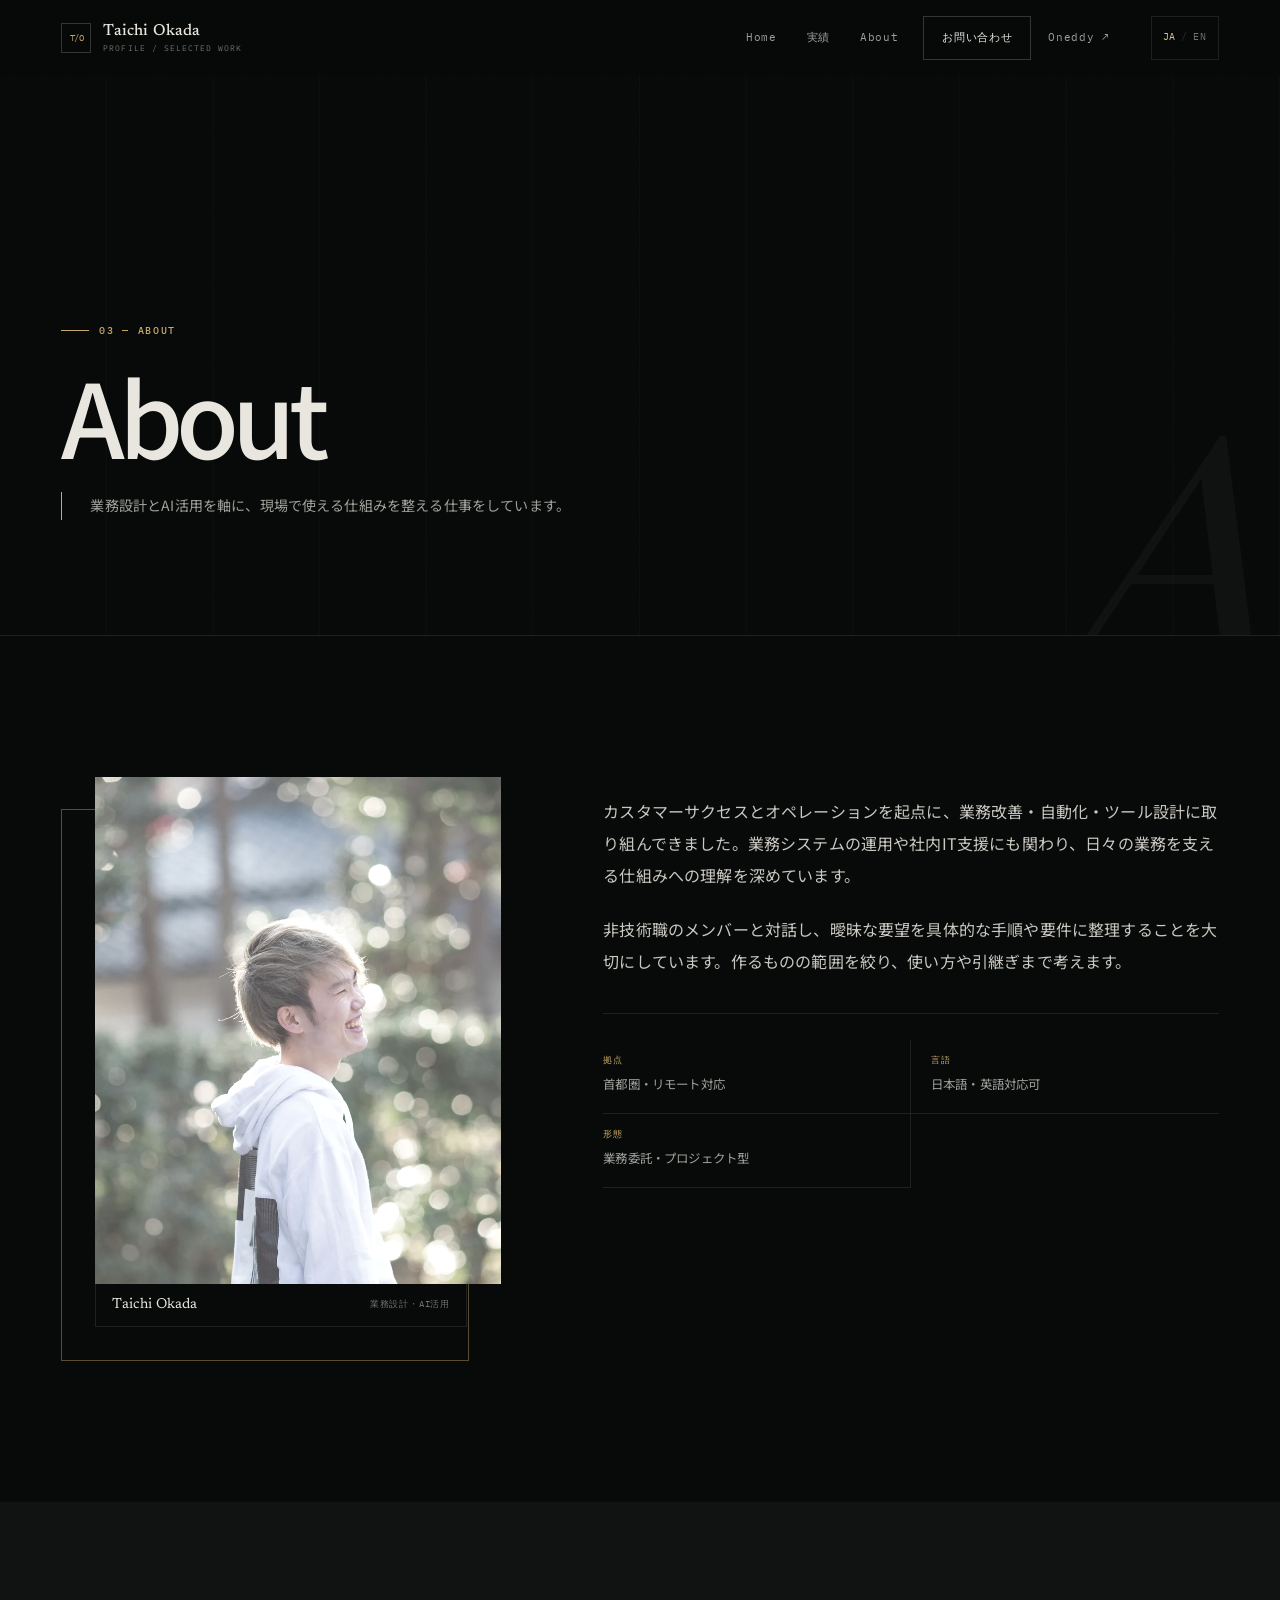
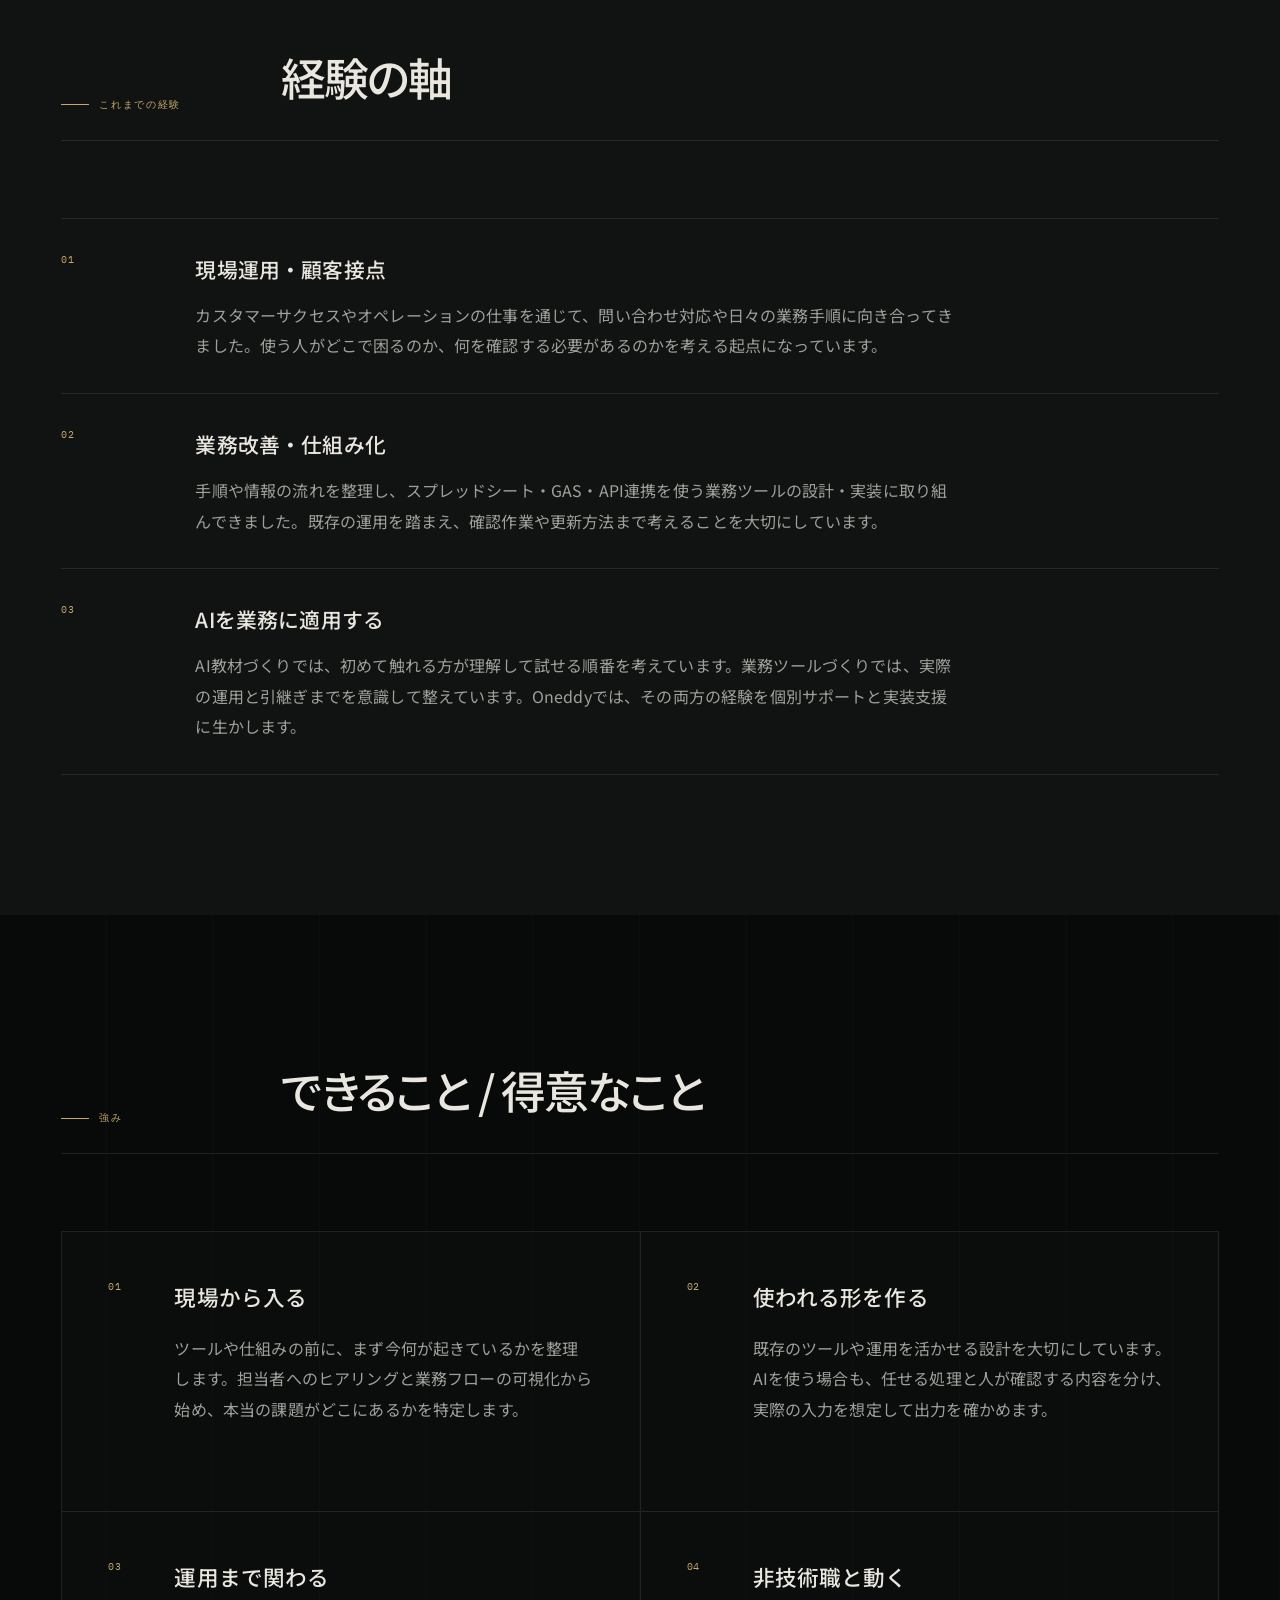
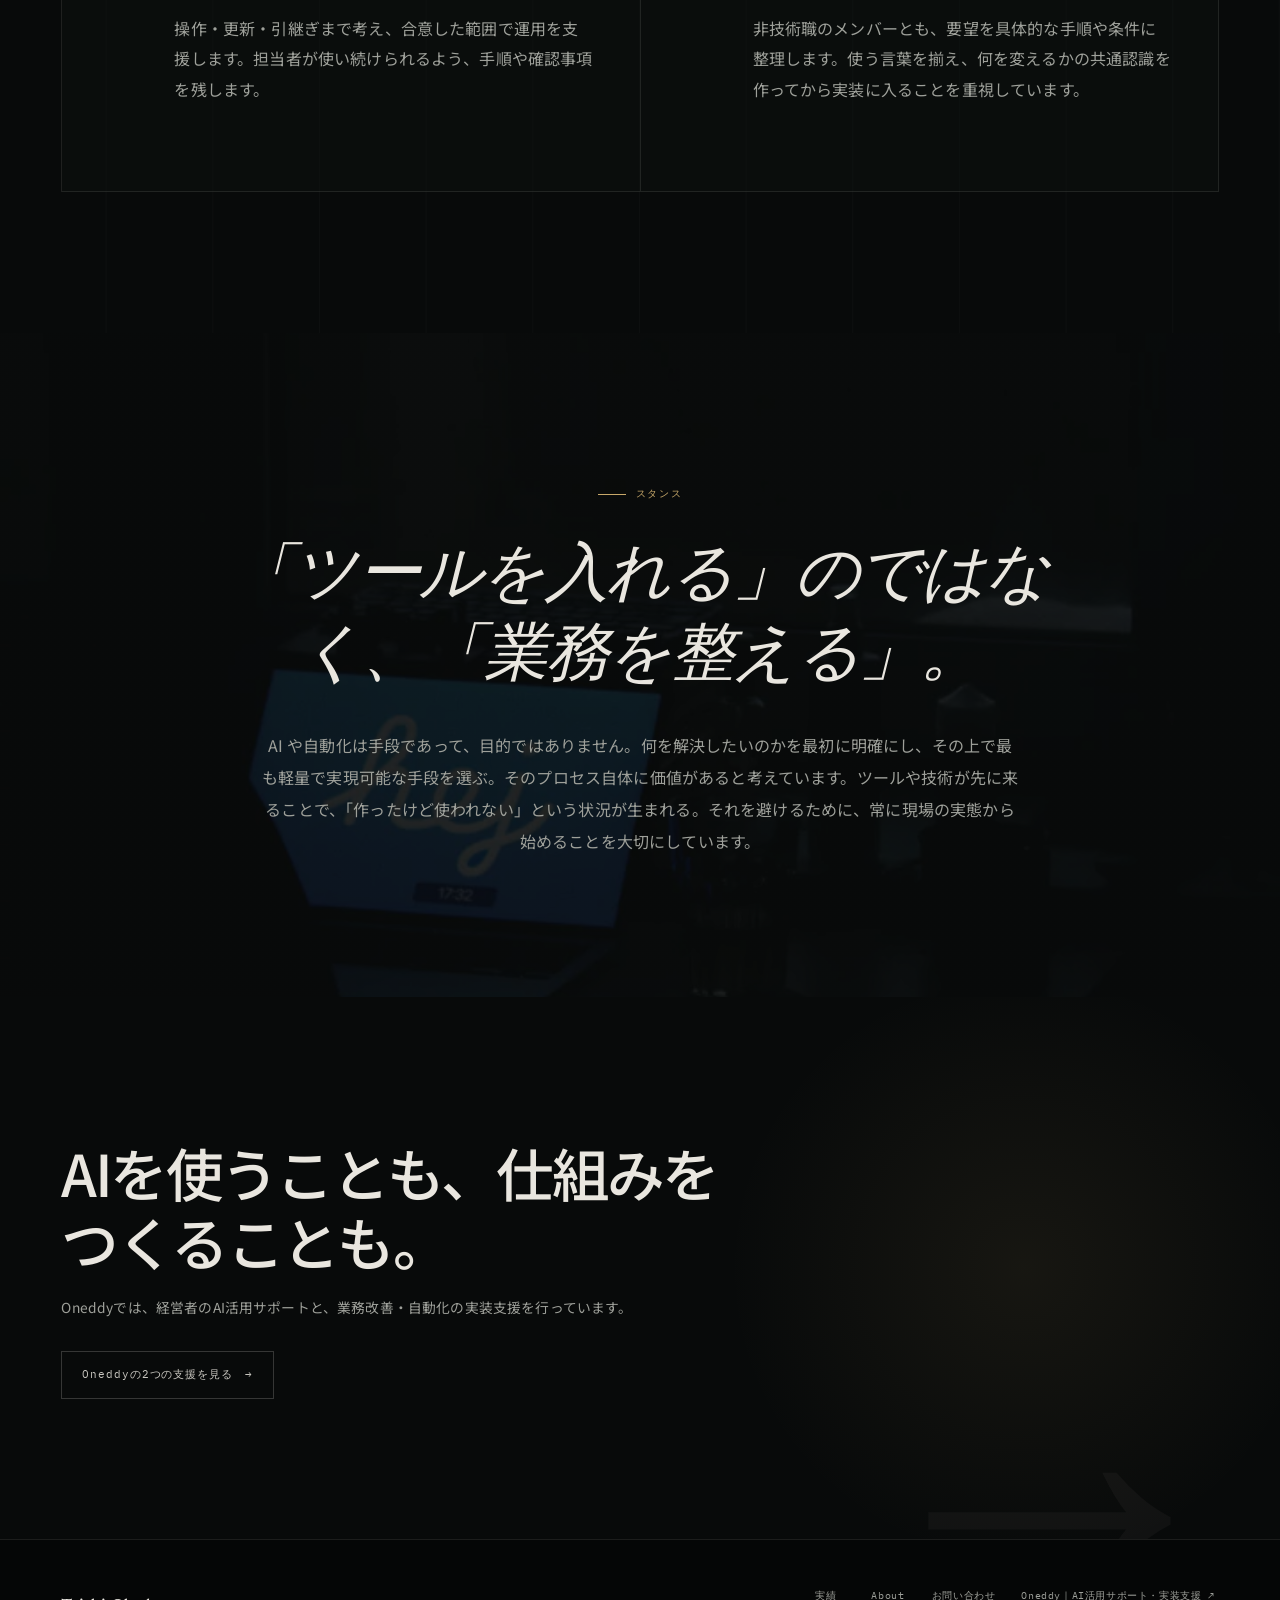
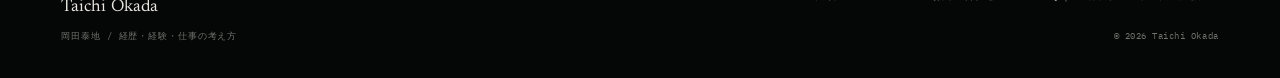
==== commit 041c85f2: "Publish reviewed contact experience, service context and search metadata" ====
--- a/about.html
+++ b/about.html
@@ -6,14 +6,22 @@
   <meta name="description" content="岡田泰地の経験と仕事の考え方。顧客対応・業務運用を起点に、業務改善、自動化、AIを業務に適用する取り組みを紹介します。">
   <meta name="theme-color" content="#080A0A">
   <meta name="color-scheme" content="dark">
-  <link rel="canonical" href="https://taichiokada.net/about.html">
-  <title>About | Taichi Okada</title>
+  <link rel="canonical" href="https://taichiokada.net/about">
+  <title>岡田泰地について｜AI活用・業務改善の経験</title>
   <link rel="preconnect" href="https://fonts.googleapis.com">
   <link rel="preconnect" href="https://fonts.gstatic.com" crossorigin>
   <link href="https://fonts.googleapis.com/css2?family=IBM+Plex+Mono:wght@400;500&amp;family=Newsreader:opsz,wght@6..72,300;6..72,400;6..72,500;6..72,600&amp;family=Noto+Sans+JP:wght@300;400;500;600;700&amp;display=swap" rel="stylesheet">
   <link rel="icon" href="assets/favicon.svg" type="image/svg+xml">
   <script>document.documentElement.classList.add('js');</script>
   <link rel="stylesheet" href="styles.css">
+  <meta property="og:title" content="岡田泰地について｜AI活用・業務改善の経験">
+  <meta property="og:description" content="岡田泰地の経験と仕事の考え方。顧客対応・業務運用を起点に、業務改善、自動化、AIを業務に適用する取り組みを紹介します。">
+  <meta property="og:url" content="https://taichiokada.net/about">
+  <meta property="og:type" content="website">
+  <meta property="og:locale" content="ja_JP">
+  <meta property="og:image" content="https://taichiokada.net/assets/taichiokada.jpg">
+  <meta property="og:image:alt" content="担当者の岡田泰地">
+  <script type="application/ld+json">{"@context": "https://schema.org", "@type": "Person", "@id": "https://taichiokada.net/about#person", "name": "岡田泰地", "alternateName": "Taichi Okada", "url": "https://taichiokada.net/about", "image": "https://taichiokada.net/assets/taichiokada.jpg", "description": "AI教材と業務ツールの設計・制作に取り組み、OneddyでAI活用と業務改善を支援しています。"}</script>
 </head>
 <body class="page-about" data-page="about">
   <a class="skip-link" href="#main-content" data-ja="本文へ移動" data-en="Skip to content">本文へ移動</a>
@@ -24,16 +32,16 @@
   ====================================================== -->
   <header class="site-header" id="top">
     <div class="header-inner">
-      <a class="brand" href="index.html" aria-label="Taichi Okada — トップ">
+      <a class="brand" href="/" aria-label="Taichi Okada — トップ">
         <span class="brand-name">Taichi Okada</span>
         <span class="brand-sub mono">Profile / Selected Work</span>
       </a>
       <nav class="nav-primary" aria-label="Primary">
-        <a href="index.html" data-ja="Home" data-en="Home">Home</a>
-        <a href="works.html" data-ja="実績" data-en="Works">実績</a>
-        <a href="about.html" data-ja="About" data-en="About" aria-current="page">About</a>
-        <a href="contact.html" class="nav-cta" data-ja="お問い合わせ" data-en="Contact">お問い合わせ</a>
-      <a href="https://oneddy.net/" class="oneddy-nav" data-ja="Oneddy ↗" data-en="Oneddy ↗">Oneddy ↗</a>
+        <a href="/" data-ja="Home" data-en="Home">Home</a>
+        <a href="/works" data-ja="実績" data-en="Works">実績</a>
+        <a href="/about" data-ja="About" data-en="About" aria-current="page">About</a>
+        <a href="/contact" class="nav-cta" data-ja="お問い合わせ" data-en="Contact">お問い合わせ</a>
+      <a href="https://oneddy.net/" class="oneddy-nav" data-aria-ja="Oneddy｜AI活用サポート・実装支援" data-aria-en="Oneddy | AI coaching and implementation" data-ja="Oneddy ↗" data-en="Oneddy ↗">Oneddy ↗</a>
 </nav>
       <div class="header-aside">
         <button class="lang-toggle" id="langToggle" aria-label="言語切替">
@@ -48,11 +56,11 @@
       </div>
     </div>
     <nav class="mobile-nav" id="mobileNav" aria-label="モバイルナビゲーション" aria-hidden="true" inert>
-      <a href="index.html" class="m-link" data-ja="Home" data-en="Home">Home</a>
-      <a href="works.html" class="m-link" data-ja="実績" data-en="Works">実績</a>
-      <a href="about.html" class="m-link" data-ja="About" data-en="About">About</a>
-      <a href="contact.html" class="m-link m-cta" data-ja="お問い合わせ" data-en="Contact">お問い合わせ</a>
-    <a href="https://oneddy.net/" class="oneddy-nav" data-ja="Oneddy ↗" data-en="Oneddy ↗">Oneddy ↗</a>
+      <a href="/" class="m-link" data-ja="Home" data-en="Home">Home</a>
+      <a href="/works" class="m-link" data-ja="実績" data-en="Works">実績</a>
+      <a href="/about" class="m-link" data-ja="About" data-en="About">About</a>
+      <a href="/contact" class="m-link m-cta" data-ja="お問い合わせ" data-en="Contact">お問い合わせ</a>
+    <a href="https://oneddy.net/" class="oneddy-nav" data-aria-ja="Oneddy｜AI活用サポート・実装支援" data-aria-en="Oneddy | AI coaching and implementation" data-ja="Oneddy ↗" data-en="Oneddy ↗">Oneddy ↗</a>
 </nav>
   </header>
 
@@ -165,7 +173,7 @@
             <span class="career-num mono" aria-hidden="true">03</span>
             <div class="career-body">
               <h3 data-ja="AIを業務に適用する" data-en="Applying AI to real work">AIを業務に適用する</h3>
-              <p  data-ja="AIの教材制作や業務改善デモの検証を通じて、入力情報の整理、出力の確かめ方、人による確認を残す設計に取り組んでいます。Oneddyでは、業務改善・自動化・AI活用の相談を、小規模な実装と引継ぎにつなげています。" data-en="Through AI learning materials and workflow demo testing, I work on preparing inputs, checking outputs and keeping human review in the process. At Oneddy, I connect workflow improvement, automation and AI use with small implementations and handover.">AIの教材制作や業務改善デモの検証を通じて、入力情報の整理、出力の確かめ方、人による確認を残す設計に取り組んでいます。Oneddyでは、業務改善・自動化・AI活用の相談を、小規模な実装と引継ぎにつなげています。</p>
+              <p  data-ja="AI教材づくりでは、初めて触れる方が理解して試せる順番を考えています。業務ツールづくりでは、実際の運用と引継ぎまでを意識して整えています。Oneddyでは、その両方の経験を個別サポートと実装支援に生かします。" data-en="In AI learning content, I structure explanations and exercises so beginners can understand and try them. In workflow tools, I design for everyday use and handover. At Oneddy, I bring both experiences to personal AI coaching and implementation support.">AI教材づくりでは、初めて触れる方が理解して試せる順番を考えています。業務ツールづくりでは、実際の運用と引継ぎまでを意識して整えています。Oneddyでは、その両方の経験を個別サポートと実装支援に生かします。</p>
             </div>
           </div>
 
@@ -261,11 +269,11 @@
     <section class="section page-footer-cta">
       <div class="container">
         <div class="pfc-text reveal-item">
-          <h2 data-ja="業務改善の相談は、Oneddyへ。" data-en="Discuss workflow improvement with Oneddy.">業務改善の相談は、Oneddyへ。</h2>
-          <p data-ja="業務改善・自動化・AI活用の実装例や進め方、相談窓口は、Oneddyにまとめています。"
-             data-en="Visit Oneddy for workflow improvement, automation and AI examples, the delivery process and inquiries.">業務改善・自動化・AI活用の実装例や進め方、相談窓口は、Oneddyにまとめています。</p>
+          <h2 data-ja="AIを使うことも、仕組みをつくることも。" data-en="Use AI in your work. Build systems for your business.">AIを使うことも、仕組みをつくることも。</h2>
+          <p data-ja="Oneddyでは、経営者のAI活用サポートと、業務改善・自動化の実装支援を行っています。"
+             data-en="At Oneddy, I offer personal AI coaching for business owners and implementation support for workflow improvement and automation.">Oneddyでは、経営者のAI活用サポートと、業務改善・自動化の実装支援を行っています。</p>
           <a href="https://oneddy.net/" class="contact-cta-btn">
-            <span data-ja="Oneddyを見る" data-en="Visit Oneddy">Oneddyを見る</span>
+            <span data-ja="Oneddyの2つの支援を見る" data-en="Explore Oneddy’s two services">Oneddyの2つの支援を見る</span>
             <span aria-hidden="true"> →</span>
           </a>
         </div>
@@ -287,10 +295,10 @@
         </div>
         <div class="footer-right">
           <nav class="footer-nav" aria-label="Footer">
-            <a href="works.html" data-ja="実績" data-en="Works">実績</a>
-            <a href="about.html" data-ja="About" data-en="About">About</a>
-            <a href="contact.html" data-ja="お問い合わせ" data-en="Contact">お問い合わせ</a>
-          <a href="https://oneddy.net/" class="oneddy-nav" data-ja="Oneddy ↗" data-en="Oneddy ↗">Oneddy ↗</a>
+            <a href="/works" data-ja="実績" data-en="Works">実績</a>
+            <a href="/about" data-ja="About" data-en="About">About</a>
+            <a href="/contact" data-ja="お問い合わせ" data-en="Contact">お問い合わせ</a>
+          <a href="https://oneddy.net/" class="oneddy-nav" data-aria-ja="Oneddy｜AI活用サポート・実装支援" data-aria-en="Oneddy | AI coaching and implementation" data-ja="Oneddy｜AI活用サポート・実装支援 ↗" data-en="Oneddy | AI coaching &amp; implementation ↗">Oneddy｜AI活用サポート・実装支援 ↗</a>
 </nav>
           <span class="footer-copy mono">© 2026 Taichi Okada</span>
         </div>
--- a/styles.css
+++ b/styles.css
@@ -3064,3 +3064,99 @@
 .page-contact .field-err { color: #f0a097; }
 .page-contact .contact-head .consultation-scope { font-size: .875rem; color: #b9b8b0; margin-top: 16px; }
 .page-contact .contact-head > p { max-width: 760px; }
+
+/* Service-aware shared intake. Ordinary personal pages keep the existing palette. */
+.page-contact [hidden] { display: none !important; }
+.contact-back { display: block; width: fit-content; min-height: 44px; padding-block: 12px; margin-top: 12px; color: var(--brass); font-size: .875rem; text-decoration: underline; text-underline-offset: 5px; }
+.page-contact .contact-head h1 { font-size: clamp(1.875rem, 3.5vw, 3rem); line-height: 1.5; max-width: 880px; }
+.page-contact .contact-page { padding-top: 48px; }
+.page-contact .contact-head { margin-bottom: 36px; }
+.page-contact .contact-layout { grid-template-columns: minmax(210px, 3fr) minmax(0, 7fr); gap: 48px; }
+.page-contact .field, .page-contact .select-wrap { min-width: 0; }
+.page-contact .field select { width: 100%; }
+.page-contact .field label { font-size: .875rem; flex-wrap: wrap; }
+.page-contact .field input, .page-contact .field textarea { font-size: 1rem; }
+.page-contact .field select { font-size: .875rem; }
+.page-contact .message-help, .page-contact .inquiry-notice { color: var(--muted); font-size: .875rem; line-height: 1.8; }
+.page-contact .advisory-price { padding: 16px; border-left: 3px solid var(--brass); background: var(--surface-2); color: var(--paper-soft); font-size: .875rem; line-height: 1.85; }
+.page-contact .form-status { font-size: .9375rem; line-height: 1.8; }
+html.oneddy-contact-theme { color-scheme: light; background: #fff; }
+.oneddy-contact {
+  color-scheme: light;
+  --ink: #fff;
+  --ink-deep: #f4f7f5;
+  --surface: #fff;
+  --surface-2: #edf5f3;
+  --surface-3: #e3eeeb;
+  --paper: #3c383c;
+  --paper-soft: #484c49;
+  --muted: #59615e;
+  --muted-deep: #59615e;
+  --brass: #006f84;
+  --brass-soft: #005b6c;
+  --line: #cbd8d4;
+  --line-strong: #a7bfba;
+  --danger: #a02b23;
+  background: #fff;
+}
+.oneddy-contact::before, .oneddy-contact .ambient-light { display: none; }
+.oneddy-contact .site-header, .oneddy-contact .site-header.is-scrolled { background: rgba(255,255,255,.97); border-bottom-color: var(--line); }
+.oneddy-contact .contact-page { background: #f5f8f6; }
+.oneddy-contact .mobile-nav { background: #fff; }
+.oneddy-contact .contact-head h1, html[lang="en"] .oneddy-contact .contact-head h1 { font-family: var(--font-body); }
+.oneddy-contact .contact-form { border-color: var(--line); }
+.oneddy-contact .form-note, .oneddy-contact .form-privacy, .oneddy-contact .label-opt, .oneddy-contact .hints-label, .oneddy-contact .contact-head .consultation-scope { color: #59615e; }
+.oneddy-contact .field-err { color: var(--danger); }
+.oneddy-contact .submit-btn { background: var(--brass); border-color: var(--brass); color: #fff; }
+.oneddy-contact .submit-btn:hover { background: #005b6c; color: #fff; }
+.oneddy-contact .submit-btn::before { background: #005b6c; }
+.oneddy-contact .field input::placeholder, .oneddy-contact .field textarea::placeholder { color: #65726e; opacity: 1; }
+.oneddy-contact .field input:focus, .oneddy-contact .field textarea:focus, .oneddy-contact .field select:focus { box-shadow: 0 0 0 3px rgba(0,111,132,.12); }
+.oneddy-contact .btn-spinner { border-color: #ffffff60; border-top-color: #fff; }
+.oneddy-contact .scroll-progress__bar { box-shadow: none; }
+@media (max-width: 960px) {
+  .page-contact .contact-layout { grid-template-columns: 1fr; gap: 36px; }
+  .page-contact .contact-hints { position: static; }
+}
+@media (max-width: 600px) {
+  .page-contact .contact-page { padding-top: 28px; }
+  .page-contact .contact-head h1 { font-size: 1.875rem; line-height: 1.45; margin-top: 16px; }
+  .page-contact .contact-form { padding: 16px; }
+  .page-contact .field select { padding-left: 10px; padding-right: 28px; }
+  .page-contact .sel-arrow { right: 10px; }
+  .page-contact .advisory-price { padding: 14px; }
+  .footer-nav .oneddy-nav { max-width: 100%; white-space: normal; justify-content: flex-start; }
+}
+
+/* Match the editorial service pages while preserving the personal portfolio. */
+.oneddy-contact { --font-body: "Hiragino Kaku Gothic ProN", "Hiragino Sans", "Yu Gothic", Meiryo, sans-serif; --font-display: "YuMincho", "Hiragino Mincho ProN", "Yu Mincho", Georgia, serif; }
+.oneddy-contact .contact-page { background: #fcfbf8; }
+.oneddy-contact .contact-head h1, html[lang="en"] .oneddy-contact .contact-head h1 { font-family: var(--font-display); font-weight: 400; font-size: clamp(1.8rem, 3.5vw, 2.8rem); }
+.oneddy-contact .contact-head { max-width: 820px; }
+.oneddy-contact .contact-head > p { font-size: 14px; max-width: 650px; }
+.oneddy-contact .contact-head .consultation-scope { font-size: 12px; }
+.oneddy-contact .contact-form { box-shadow: none; background: white; border-radius: 6px; }
+.page-contact .selected-price { margin-top: 14px; font-size: 16px; line-height: 1.8; color: var(--brass); }
+.page-contact .fee-details { margin-top: 8px; font-size: 12px; color: var(--muted); }
+.page-contact .fee-details summary { cursor: pointer; min-height: 44px; padding-block: 10px; }
+.page-contact .fee-details .advisory-price { margin-top: 0; border: 0; padding: 12px 16px; font-size: 12px; }
+@media(max-width:600px) {
+ .oneddy-contact .contact-page { padding-top: 26px; }
+ .oneddy-contact .contact-head { margin-bottom: 24px; }
+ .oneddy-contact .contact-head h1 { font-size: 1.8rem; }
+ .oneddy-contact .contact-head > p { font-size: 13px; }
+ .oneddy-contact .contact-form { padding: 22px 18px; }
+}
+
+/* Oneddy intake: recognize the provider and read the conditions before sending. */
+.contact-service-identity { display: flex; flex-wrap: wrap; gap: 12px 20px; align-items: center; width: fit-content; margin-bottom: 20px; color: #52645f; text-decoration: none; }
+.contact-service-identity img { width: 126px; height: 36px; object-fit: contain; }
+.contact-service-identity span { font-size: 14px; }
+.contact-service-identity[hidden] { display: none; }
+.oneddy-contact .contact-head h1 { text-wrap: balance; }
+.oneddy-contact .contact-head > p { font-size: 15px; }
+.oneddy-contact .contact-head .consultation-scope,
+.page-contact .fee-details, .page-contact .fee-details .advisory-price { font-size: 14px; }
+@media(max-width:600px) {
+  .oneddy-contact .contact-head h1 { font-size: 1.8rem; max-width: 18em; }
+}
